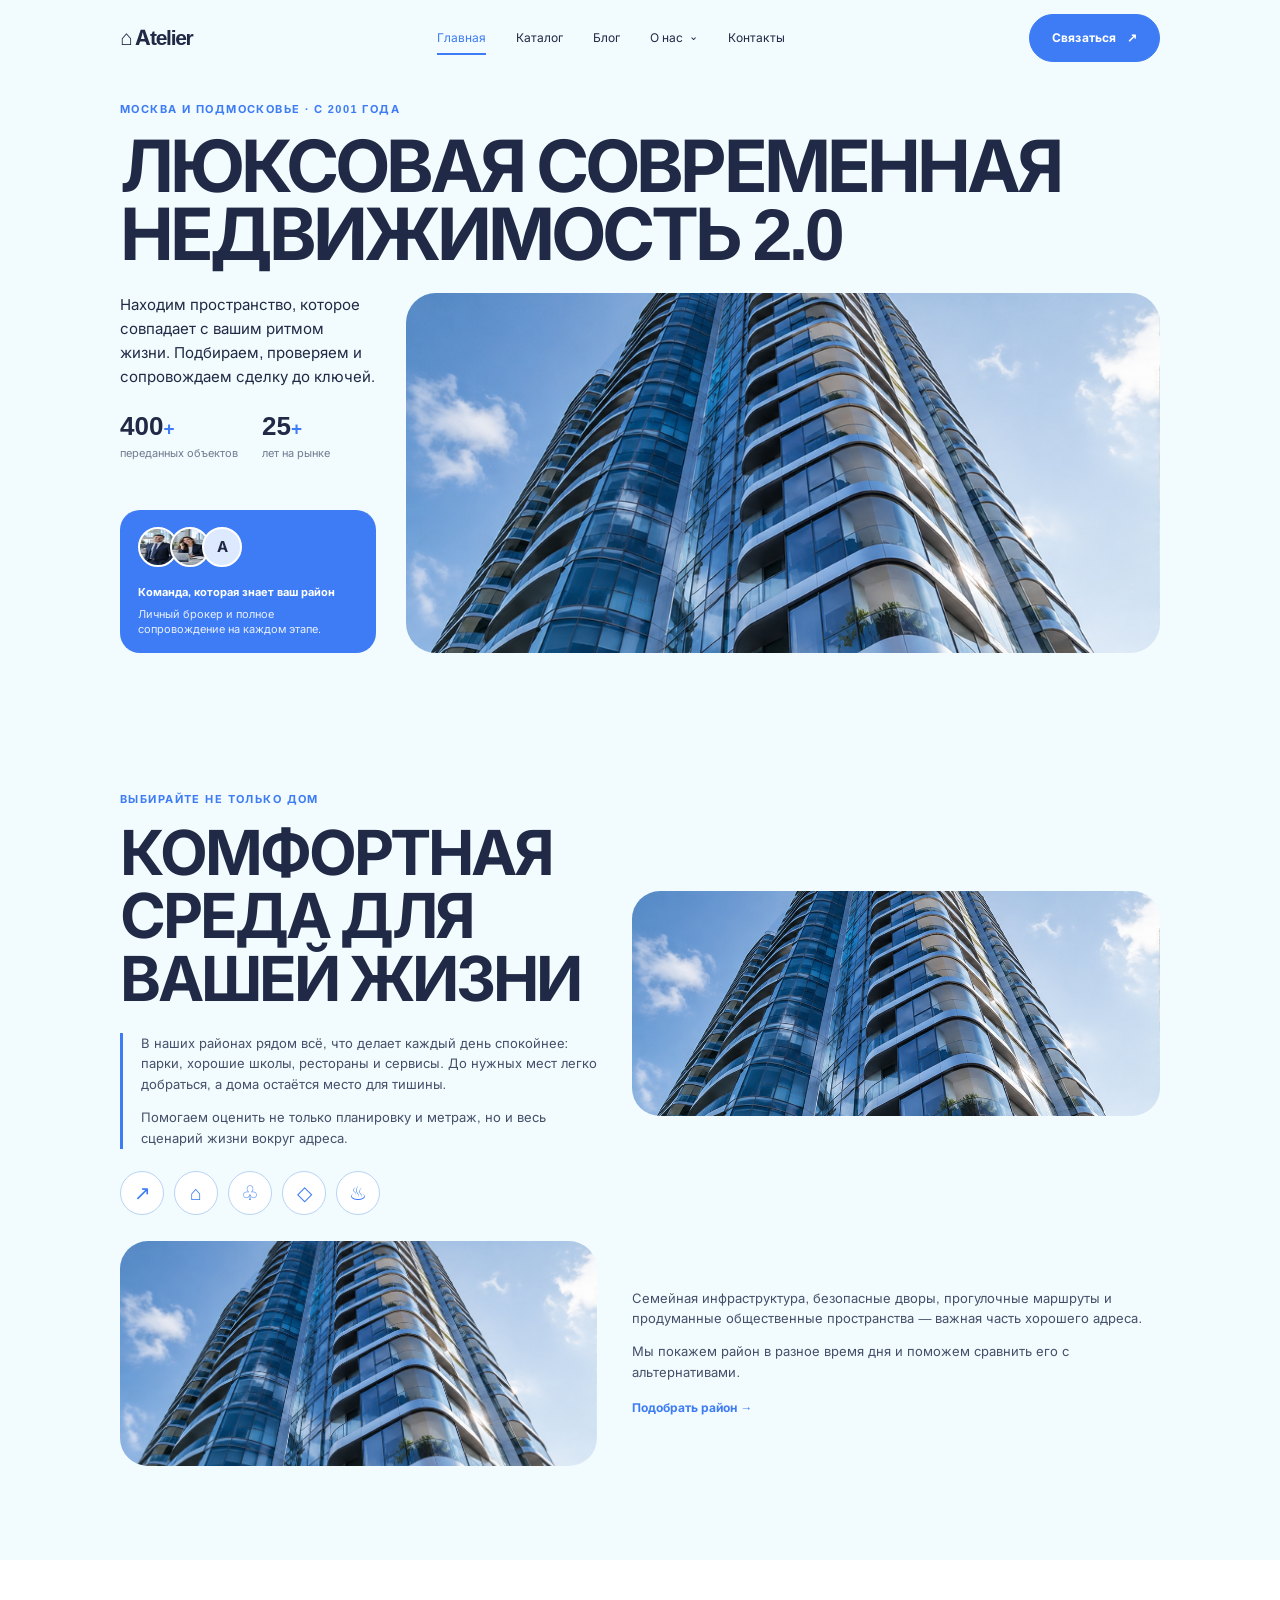
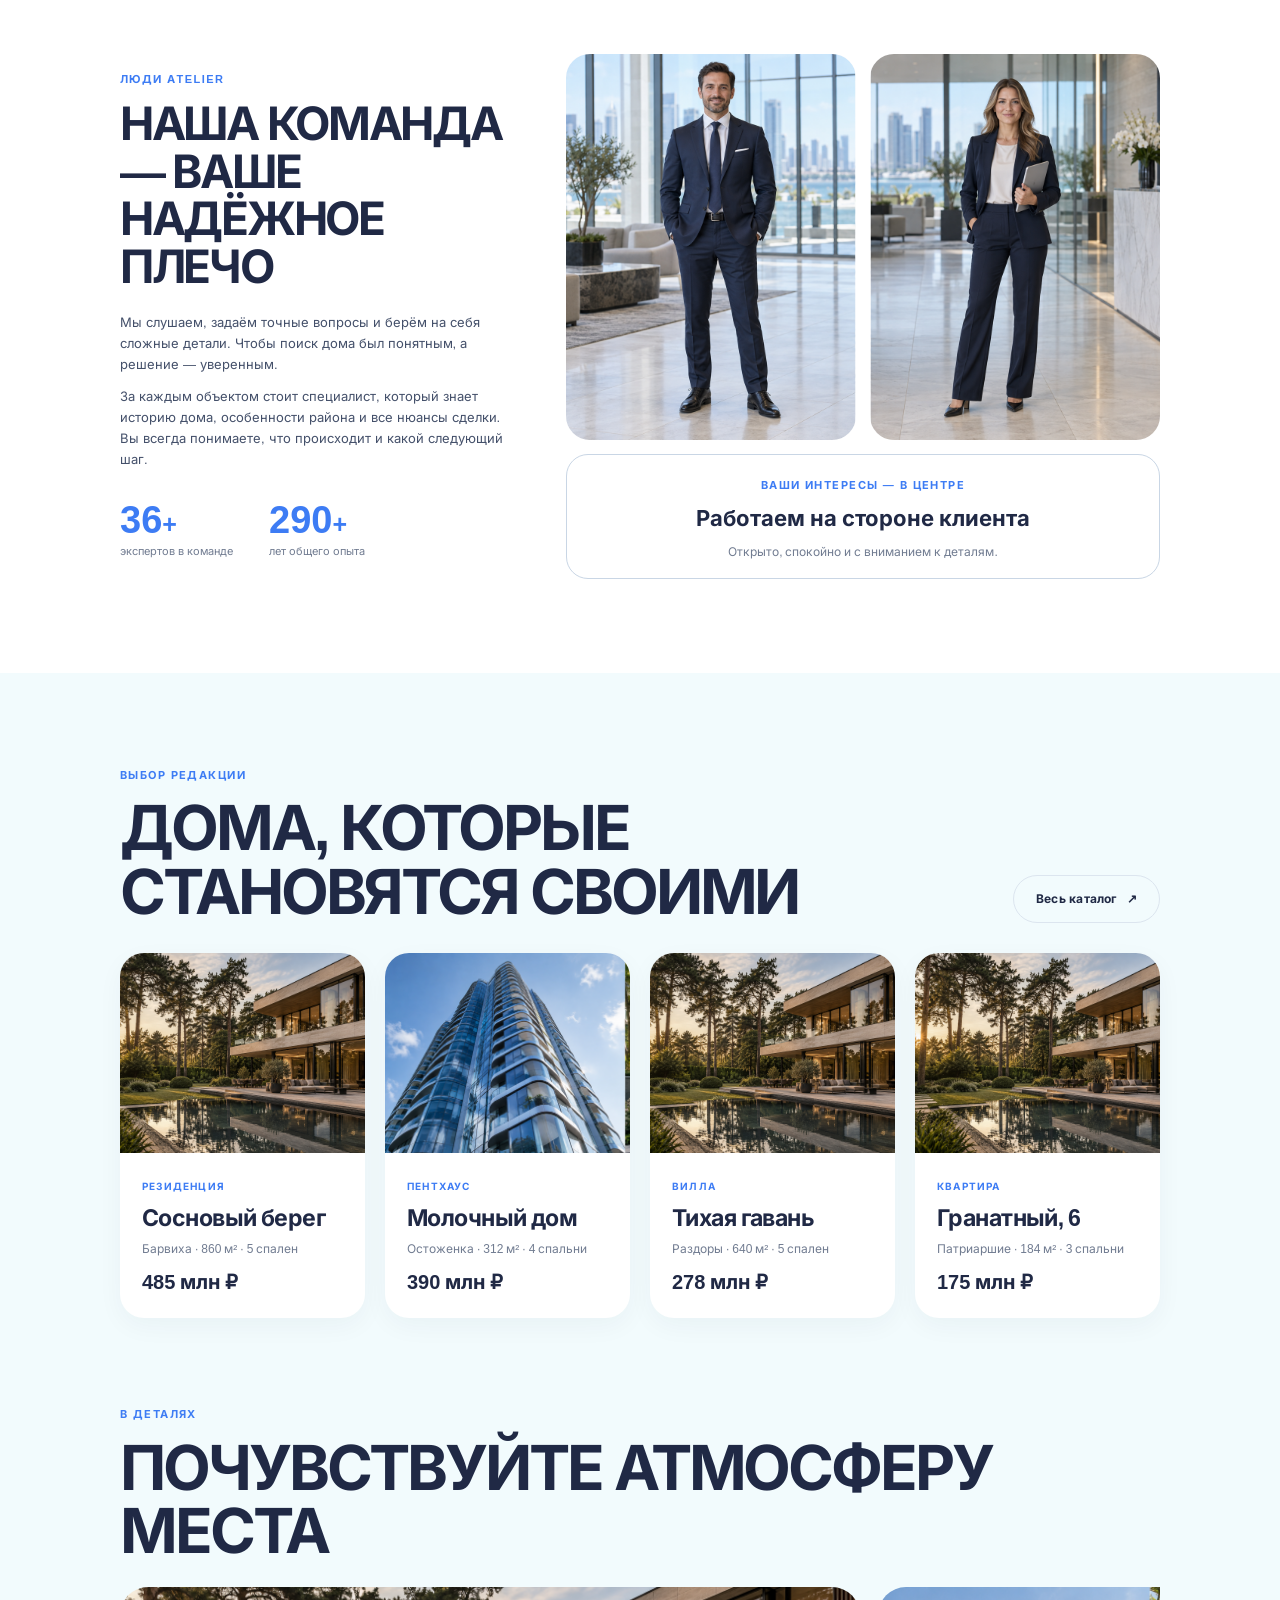
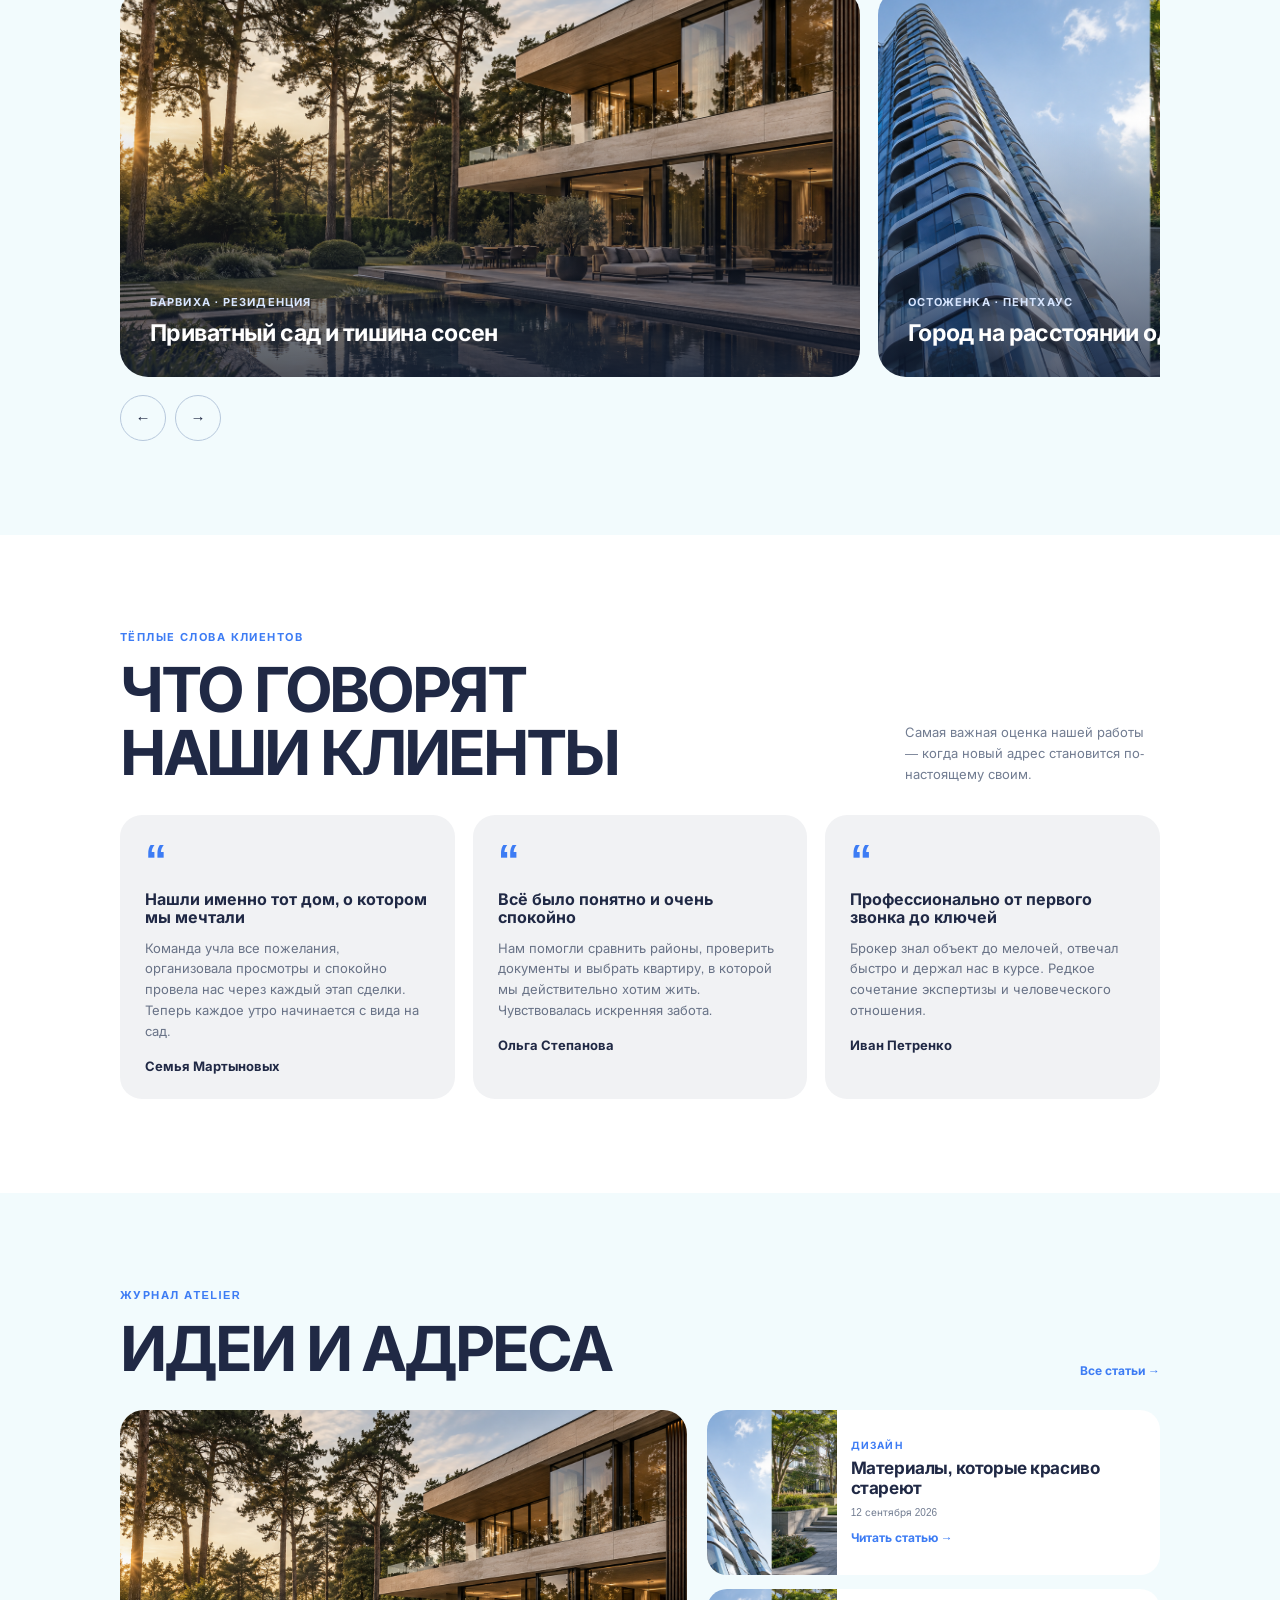
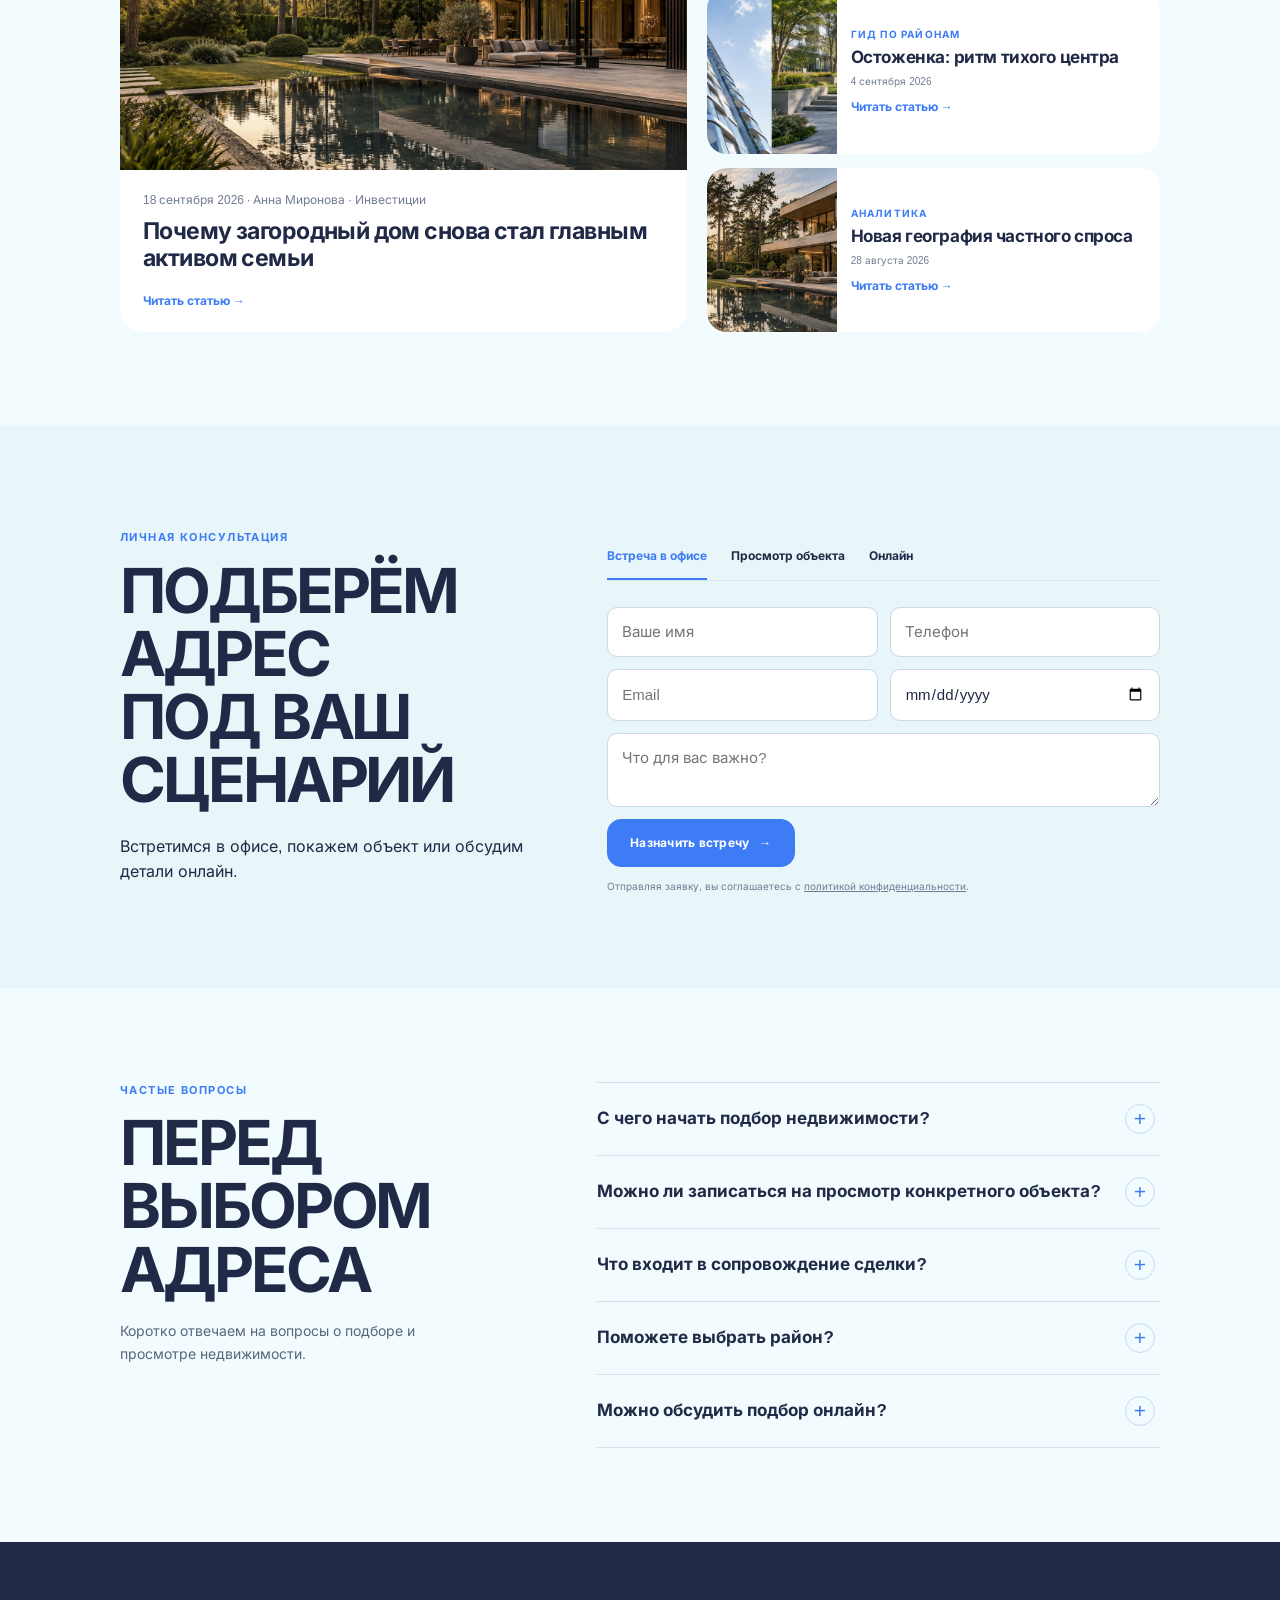
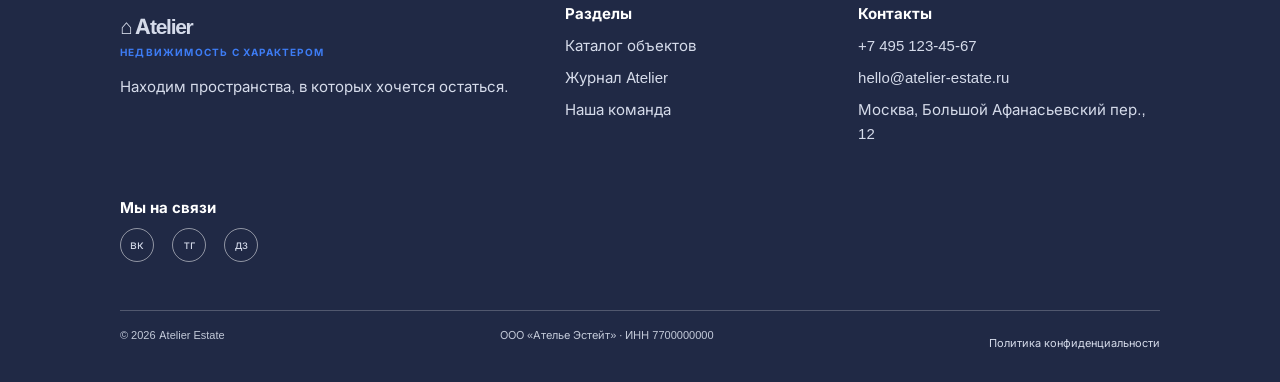
==== index.html @ c1a1514a "Upload Atelier Estate website" ====
<!doctype html>
<html lang="ru">
<head>
  <meta charset="utf-8">
  <meta name="viewport" content="width=device-width, initial-scale=1">
  <meta name="theme-color" content="#f2fbfd">
  <title>Atelier Estate — недвижимость нового уровня</title>
  <link rel="stylesheet" href="css/main.css">
  <link rel="stylesheet" href="css/page.css">
</head>
<body>
  <header class="header container">
    <a class="logo" href="index.html" aria-label="Atelier Estate — главная">⌂ Atelier</a>
    <button class="menu-button" type="button" aria-expanded="false" aria-controls="menu">Меню</button>
    <nav class="menu" id="menu" aria-label="Основная навигация">
      <a class="active" href="index.html">Главная</a><a href="catalog.html">Каталог</a><a href="blog.html">Блог</a><details class="menu-group"><summary>О нас</summary><div class="menu-submenu"><a href="index.html#about">О компании</a><a href="index.html#team">Наша команда</a><a href="index.html#reviews">Отзывы</a></div></details><a href="index.html#contacts">Контакты</a>
    </nav>
    <a class="button header__contact" href="#meeting">Связаться <span aria-hidden="true">↗</span></a>
  </header>

  <main>
    <section class="hero container" id="top">
      <div class="hero__heading"><p class="eyebrow">Москва и Подмосковье · с 2001 года</p><h1>Люксовая современная<br>недвижимость 2.0</h1></div>
      <div class="hero__details"><p class="lead">Находим пространство, которое совпадает с вашим ритмом жизни. Подбираем, проверяем и сопровождаем сделку до ключей.</p><div class="hero__stats"><div><strong>400<span>+</span></strong><span>переданных объектов</span></div><div><strong>25<span>+</span></strong><span>лет на рынке</span></div></div><div class="hero__team-card"><div class="hero__avatars"><span class="team-photo team-photo--man"></span><span class="team-photo team-photo--woman"></span><span class="avatar-initial">А</span></div><b>Команда, которая знает ваш район</b><p>Личный брокер и полное сопровождение на каждом этапе.</p></div></div>
      <div class="hero__visual" role="img" aria-label="Современный жилой комплекс из стекла и стали"></div>
    </section>

    <section class="section container amenities" id="about">
      <div><p class="eyebrow">Выбирайте не только дом</p><h2>Комфортная среда для вашей жизни</h2><div class="amenities__copy"><p>В наших районах рядом всё, что делает каждый день спокойнее: парки, хорошие школы, рестораны и сервисы. До нужных мест легко добраться, а дома остаётся место для тишины.</p><p>Помогаем оценить не только планировку и метраж, но и весь сценарий жизни вокруг адреса.</p></div><div class="amenity-icons" aria-label="Преимущества района"><span title="Транспорт">↗</span><span title="Школы">⌂</span><span title="Парки">♧</span><span title="Магазины">◇</span><span title="Кафе">♨</span></div></div>
      <div class="amenities__photo" role="img" aria-label="Зелёный двор и благоустроенная территория жилого квартала"></div>
      <div class="amenities__photo amenities__photo--wide" role="img" aria-label="Современная стеклянная архитектура жилого комплекса"></div>
      <div class="amenities__copy amenities__copy--second"><p>Семейная инфраструктура, безопасные дворы, прогулочные маршруты и продуманные общественные пространства — важная часть хорошего адреса.</p><p>Мы покажем район в разное время дня и поможем сравнить его с альтернативами.</p><a class="link" href="catalog.html">Подобрать район <span>→</span></a></div>
    </section>

    <section class="section team-section" id="team"><div class="container team"><div class="team-copy"><p class="eyebrow">Люди Atelier</p><h2>Наша команда — ваше надёжное плечо</h2><p class="lead">Мы слушаем, задаём точные вопросы и берём на себя сложные детали. Чтобы поиск дома был понятным, а решение — уверенным.</p><p>За каждым объектом стоит специалист, который знает историю дома, особенности района и все нюансы сделки. Вы всегда понимаете, что происходит и какой следующий шаг.</p><div class="team-stats"><div><strong>36<span>+</span></strong><span>экспертов в команде</span></div><div><strong>290<span>+</span></strong><span>лет общего опыта</span></div></div></div><div class="team-gallery"><div class="team-photo team-photo--man" role="img" aria-label="Брокер Atelier Estate в полный рост"></div><div class="team-photo team-photo--woman" role="img" aria-label="Специалист Atelier Estate в полный рост"></div><div class="team-caption"><span class="eyebrow">Ваши интересы — в центре</span><strong>Работаем на стороне клиента</strong><p>Открыто, спокойно и с вниманием к деталям.</p></div></div></div></section>

    <section class="section container properties" id="catalog"><div class="section-heading"><div><p class="eyebrow">Выбор редакции</p><h2>Дома, которые<br>становятся своими</h2></div><a class="button button--ghost" href="catalog.html">Весь каталог <span>↗</span></a></div><div class="grid object-grid"><article class="card property-card"><img src="assets/barvikha-villa.png" alt="Современная резиденция с частным садом в Барвихе"><div class="card__body"><span class="tag">Резиденция</span><h3>Сосновый берег</h3><p class="meta">Барвиха · 860 м² · 5 спален</p><div class="property-card__bottom"><p class="price">485 млн ₽</p><a class="round-arrow" href="object.html" aria-label="Подробнее о Сосновом береге">↗</a></div></div></article><article class="card property-card"><img src="assets/neighborhood-diptych.png" alt="Современная архитектура жилого квартала"><div class="card__body"><span class="tag">Пентхаус</span><h3>Молочный дом</h3><p class="meta">Остоженка · 312 м² · 4 спальни</p><div class="property-card__bottom"><p class="price">390 млн ₽</p><a class="round-arrow" href="object.html" aria-label="Подробнее о пентхаусе">↗</a></div></div></article><article class="card property-card"><img src="assets/barvikha-villa.png" alt="Вилла среди сосен в Раздорах"><div class="card__body"><span class="tag">Вилла</span><h3>Тихая гавань</h3><p class="meta">Раздоры · 640 м² · 5 спален</p><div class="property-card__bottom"><p class="price">278 млн ₽</p><a class="round-arrow" href="object.html" aria-label="Подробнее о вилле">↗</a></div></div></article><article class="card property-card"><img src="assets/barvikha-villa.png" alt="Квартира на Патриарших"><div class="card__body"><span class="tag">Квартира</span><h3>Гранатный, 6</h3><p class="meta">Патриаршие · 184 м² · 3 спальни</p><div class="property-card__bottom"><p class="price">175 млн ₽</p><a class="round-arrow" href="object.html" aria-label="Подробнее о квартире">↗</a></div></div></article></div><div class="property-showcase"><div><p class="eyebrow">В деталях</p><h3>Почувствуйте атмосферу места</h3></div><div class="slider" data-slider><div class="slider__track"><article class="slide"><span>Барвиха · Резиденция</span><h3>Приватный сад и тишина сосен</h3></article><article class="slide"><span>Остоженка · Пентхаус</span><h3>Город на расстоянии одного взгляда</h3></article><article class="slide"><span>Раздоры · Вилла</span><h3>Светлое пространство для семьи</h3></article><article class="slide"><span>Патриаршие · Квартира</span><h3>Исторический центр и камерный ритм</h3></article><article class="slide"><span>Николина Гора · Дом</span><h3>Пространство среди вековых сосен</h3></article></div><div class="slider__controls"><button type="button" data-slider-prev aria-label="Предыдущий объект">←</button><button type="button" data-slider-next aria-label="Следующий объект">→</button></div></div></div></section>

    <section class="section reviews-section" id="reviews"><div class="container"><div class="section-heading"><div><p class="eyebrow">Тёплые слова клиентов</p><h2>Что говорят<br>наши клиенты</h2></div><p class="reviews-intro">Самая важная оценка нашей работы — когда новый адрес становится по-настоящему своим.</p></div><div class="testimonials"><article class="quote-card"><span class="quote-mark">“</span><h3>Нашли именно тот дом, о котором мы мечтали</h3><p>Команда учла все пожелания, организовала просмотры и спокойно провела нас через каждый этап сделки. Теперь каждое утро начинается с вида на сад.</p><strong>Семья Мартыновых</strong></article><article class="quote-card"><span class="quote-mark">“</span><h3>Всё было понятно и очень спокойно</h3><p>Нам помогли сравнить районы, проверить документы и выбрать квартиру, в которой мы действительно хотим жить. Чувствовалась искренняя забота.</p><strong>Ольга Степанова</strong></article><article class="quote-card"><span class="quote-mark">“</span><h3>Профессионально от первого звонка до ключей</h3><p>Брокер знал объект до мелочей, отвечал быстро и держал нас в курсе. Редкое сочетание экспертизы и человеческого отношения.</p><strong>Иван Петренко</strong></article></div></div></section>

    <section class="section container blog-preview"><div class="section-heading"><div><p class="eyebrow">Журнал Atelier</p><h2>Идеи и адреса</h2></div><a class="link" href="blog.html">Все статьи →</a></div><div class="news"><article class="card news-main"><img src="assets/barvikha-villa.png" alt="Загородная резиденция в тёплом вечернем свете"><div class="card__body"><p class="meta">18 сентября 2026 · Анна Миронова · Инвестиции</p><h3>Почему загородный дом снова стал главным активом семьи</h3><a class="link" href="post.html">Читать статью →</a></div></article><div class="news-side"><article class="news-mini"><img src="assets/neighborhood-diptych.png" alt="Современная архитектура"><div><span class="tag">Дизайн</span><h3>Материалы, которые красиво стареют</h3><p class="meta">12 сентября 2026</p><a class="link" href="post.html">Читать статью →</a></div></article><article class="news-mini"><img src="assets/neighborhood-diptych.png" alt="Благоустроенный жилой квартал"><div><span class="tag">Гид по районам</span><h3>Остоженка: ритм тихого центра</h3><p class="meta">4 сентября 2026</p><a class="link" href="post.html">Читать статью →</a></div></article><article class="news-mini"><img src="assets/barvikha-villa.png" alt="Сад загородного дома"><div><span class="tag">Аналитика</span><h3>Новая география частного спроса</h3><p class="meta">28 августа 2026</p><a class="link" href="post.html">Читать статью →</a></div></article></div></div></section>

    <section class="section subscribe-section" id="meeting"><div class="container"><div class="subscribe"><div><p class="eyebrow">Личная консультация</p><h2>Подберём адрес<br>под ваш сценарий</h2><p class="lead">Встретимся в офисе, покажем объект или обсудим детали онлайн.</p></div><div class="booking"><div class="tabs" role="tablist"><button class="tab active" type="button" role="tab" aria-selected="true" data-tab="office">Встреча в офисе</button><button class="tab" type="button" role="tab" aria-selected="false" data-tab="viewing">Просмотр объекта</button><button class="tab" type="button" role="tab" aria-selected="false" data-tab="online">Онлайн</button></div><form class="booking-form active" data-panel="office"><input class="field" name="name" placeholder="Ваше имя" required><input class="field" name="phone" type="tel" placeholder="Телефон" required><input class="field" name="email" type="email" placeholder="Email"><input class="field" name="date" type="date"><textarea class="field" name="comment" placeholder="Что для вас важно?"></textarea><button class="button" type="submit">Назначить встречу <span>→</span></button></form><form class="booking-form" data-panel="viewing" hidden><input class="field" name="name" placeholder="Ваше имя" required><input class="field" name="phone" type="tel" placeholder="Телефон" required><select class="field" name="property"><option value="">Выберите объект</option><option>Сосновый берег</option><option>Молочный дом</option><option>Тихая гавань</option></select><input class="field" name="date" type="date"><textarea class="field" name="comment" placeholder="Удобное время для просмотра"></textarea><button class="button" type="submit">Записаться на просмотр <span>→</span></button></form><form class="booking-form" data-panel="online" hidden><input class="field" name="name" placeholder="Ваше имя" required><input class="field" name="phone" type="tel" placeholder="Телефон или мессенджер" required><input class="field" name="email" type="email" placeholder="Email"><textarea class="field" name="comment" placeholder="Ваш вопрос"></textarea><button class="button" type="submit">Запланировать звонок <span>→</span></button></form><p class="form-note">Отправляя заявку, вы соглашаетесь с <a href="privacy.html">политикой конфиденциальности</a>.</p></div></div></div></section>
    <section class="section faq-section" aria-labelledby="faq-title">
      <div class="container faq-layout">
        <div class="faq-intro">
          <p class="eyebrow">Частые вопросы</p>
          <h2 id="faq-title">Перед выбором адреса</h2>
          <p>Коротко отвечаем на вопросы о подборе и просмотре недвижимости.</p>
        </div>
        <div class="faq-list">
          <details class="faq-item">
            <summary>С чего начать подбор недвижимости?</summary>
            <div class="faq-answer"><p>Расскажите, какой формат жилья вы ищете, какие районы рассматриваете и что важно для вашей семьи. Так мы сможем подобрать варианты под ваш сценарий жизни.</p></div>
          </details>
          <details class="faq-item">
            <summary>Можно ли записаться на просмотр конкретного объекта?</summary>
            <div class="faq-answer"><p>Да. Выберите объект в каталоге и оставьте заявку на просмотр — мы свяжемся с вами, чтобы согласовать удобное время.</p></div>
          </details>
          <details class="faq-item">
            <summary>Что входит в сопровождение сделки?</summary>
            <div class="faq-answer"><p>Помогаем сравнить варианты, разобраться в документах и пройти основные этапы сделки — от выбора объекта до получения ключей.</p></div>
          </details>
          <details class="faq-item">
            <summary>Поможете выбрать район?</summary>
            <div class="faq-answer"><p>Да. Обсудим инфраструктуру, транспорт и повседневные маршруты, чтобы вы могли оценить не только дом, но и окружение.</p></div>
          </details>
          <details class="faq-item">
            <summary>Можно обсудить подбор онлайн?</summary>
            <div class="faq-answer"><p>Да. Выберите вкладку «Онлайн» в форме консультации и оставьте контакты — обсудим ваш запрос дистанционно.</p></div>
          </details>
        </div>
      </div>
    </section>
  </main>

  <footer class="footer" id="contacts"><div class="container"><div class="footer-grid"><div><a class="logo" href="index.html">⌂ Atelier<span>Недвижимость с характером</span></a><p>Находим пространства, в которых хочется остаться.</p></div><div><b>Разделы</b><a href="catalog.html">Каталог объектов</a><a href="blog.html">Журнал Atelier</a><a href="#team">Наша команда</a></div><div><b>Контакты</b><a href="tel:+74951234567">+7 495 123-45-67</a><a href="mailto:hello@atelier-estate.ru">hello@atelier-estate.ru</a><a>Москва, Большой Афанасьевский пер., 12</a></div><div><b>Мы на связи</b><div class="socials"><a href="#contacts" aria-label="ВКонтакте">вк</a><a href="#contacts" aria-label="Телеграм">тг</a><a href="#contacts" aria-label="Дзен">дз</a></div></div></div><div class="footer-bottom"><span>© 2026 Atelier Estate</span><span>ООО «Ателье Эстейт» · ИНН 7700000000</span><a href="privacy.html">Политика конфиденциальности</a></div></div></footer>
  <script src="js/main.js" defer></script><script src="js/slider.js" defer></script>
</body>
</html>
---- css/main.css ----
@font-face{font-family:Site;src:url('../fonts/site.woff2') format('woff2');font-style:normal;font-weight:400;font-display:swap}
@font-face{font-family:Site;src:url('../fonts/site-bold.woff2') format('woff2');font-style:normal;font-weight:700;font-display:swap}
:root{--ink:#202945;--blue:#3d7cf4;--blue-dark:#2866df;--paper:#f2fbfd;--white:#fff;--soft:#f1f2f4;--line:#dce5ef;--muted:#717c91;--font:'Site',Arial,sans-serif;--radius:28px;--container:1040px}
*,*::before,*::after{box-sizing:border-box}html{scroll-behavior:smooth}body,h1,h2,h3,p,ul,blockquote{margin:0}body{background:var(--paper);color:var(--ink);font:15px/1.6 var(--font);-webkit-font-smoothing:antialiased}a{color:inherit;text-decoration:none}button,input,textarea,select{font:inherit;color:inherit}button{cursor:pointer}img{display:block;max-width:100%;object-fit:cover}h1,h2,h3{font-weight:700;line-height:.98;letter-spacing:-.055em}h1{font-size:clamp(48px,7.4vw,92px);text-transform:uppercase}h2{font-size:clamp(36px,5.1vw,62px);text-transform:uppercase;line-height:1.02;letter-spacing:-.05em}h3{font-size:clamp(19px,1.8vw,25px);letter-spacing:-.025em;line-height:1.15;text-transform:none}.container{width:min(var(--container),calc(100% - 72px));margin-inline:auto}.eyebrow{color:var(--blue);font-size:11px;font-weight:700;letter-spacing:.13em;text-transform:uppercase}.lead{max-width:580px;color:var(--ink);font-size:16px;line-height:1.6}.button{display:inline-flex;min-height:48px;align-items:center;justify-content:center;gap:10px;padding:12px 22px;border:1px solid var(--blue);border-radius:999px;background:var(--blue);color:#fff;font-size:12px;font-weight:700;letter-spacing:.02em;transition:transform .2s,background .2s}.button:hover{transform:translateY(-2px);background:var(--blue-dark)}.button--ghost{background:transparent;color:var(--ink);border-color:var(--line)}.meta{color:var(--muted);font-size:12px}.tag{color:var(--blue);font-size:10px;font-weight:700;letter-spacing:.12em;text-transform:uppercase}.section{padding:94px 0}.grid{display:grid;gap:20px}.card{overflow:hidden;border-radius:24px;background:var(--white)}.card img{width:100%;height:230px}.card__body{padding:20px 22px}.field{width:100%;min-height:48px;padding:12px 15px;border:1px solid var(--line);border-radius:12px;background:var(--white);outline:none}.field:focus{border-color:var(--blue)}
---- css/page.css ----
.header{position:relative;z-index:5;min-height:76px;display:flex;align-items:center;justify-content:space-between;gap:22px}.logo{font-size:21px;font-weight:700;letter-spacing:-.06em}.logo span{display:block;margin-top:1px;color:var(--blue);font-size:10px;letter-spacing:.12em;text-transform:uppercase}.menu{display:flex;align-items:center;gap:30px;font-size:12px}.menu a{position:relative}.menu a:hover,.menu a.active{color:var(--blue)}.menu a.active:after{position:absolute;right:0;bottom:-7px;left:0;height:2px;background:var(--blue);content:''}.menu-button{display:none;border:0;background:transparent}.hero{display:grid;grid-template-columns:1fr 2.05fr;column-gap:28px;align-items:end;min-height:570px;padding-top:18px;padding-bottom:55px}.hero__content{grid-column:1/-1;display:grid;grid-template-columns:1fr auto;align-items:end;gap:26px 36px;margin-bottom:30px}.hero__content .eyebrow{grid-column:1/-1;margin-bottom:-18px}.hero h1{grid-column:1/-1;max-width:970px}.hero .lead{grid-column:1;max-width:265px}.hero__actions{grid-column:1}.hero__image,.hero__visual{grid-column:2;grid-row:3/5;width:100%;height:360px;border-radius:var(--radius);object-fit:cover}.hero__visual{background:url('../assets/neighborhood-diptych.png') left center/200% 100% no-repeat}.hero .button{grid-column:1;justify-self:start}.hero .button--ghost{grid-column:1;grid-row:auto}.hero__content .hero-links{display:flex;gap:10px;align-items:center}.hero__stats{display:flex;gap:28px;margin-top:24px}.hero__stats strong{display:block;font-size:27px;line-height:1}.hero__stats span{display:block;color:var(--muted);font-size:11px;margin-top:6px}.hero__badge{position:absolute;right:calc((100% - var(--container))/2 + 18px);top:170px;width:98px;height:145px;padding:15px 10px;border-radius:55px;background:var(--blue);color:white;text-align:center;font-size:10px;font-weight:700}.hero__badge:before{content:'↓';display:grid;place-items:center;width:68px;height:68px;margin:0 auto 8px;border-radius:50%;background:#fff;color:var(--blue);font-size:32px}.section h2{margin:12px 0 22px}.why{display:grid;grid-template-columns:1fr 1fr;gap:8%;align-items:center}.why>img{height:390px;border-radius:var(--radius)}.ticks{padding:0;list-style:none}.ticks li{padding:12px 0;border-bottom:1px solid var(--line)}.ticks li:before{content:'✦';color:var(--blue);margin-right:12px}.object-grid{grid-template-columns:repeat(4,1fr)}.object-grid .card{box-shadow:0 8px 26px #1828490b;transition:transform .25s}.object-grid .card:hover{transform:translateY(-5px)}.card__body h3{margin:8px 0}.price{font-size:20px;font-weight:700;margin:8px 0 14px}.link{color:var(--blue);font-size:12px;font-weight:700}.news{display:grid;grid-template-columns:1.25fr 1fr;gap:20px}.news-main img{height:360px}.news-main h3{margin-top:9px}.news-side{display:grid;gap:14px}.news-mini{display:grid;grid-template-columns:140px 1fr;overflow:hidden;border-radius:20px;background:#fff}.news-mini img{height:128px}.news-mini div{padding:14px}.section--cream{background:#e9f6fa}.section--dark{background:var(--ink);color:white}.form-grid{display:grid;grid-template-columns:1fr 1fr;gap:14px}.form-grid textarea{min-height:110px;grid-column:1/-1}.tabs{display:flex;gap:24px;border-bottom:1px solid var(--line);margin:26px 0}.tab{padding:0 0 12px;border:0;border-bottom:2px solid transparent;background:none;font-size:12px;font-weight:700}.tab.active{color:var(--blue);border-color:var(--blue)}.slider{overflow:hidden}.slider__track{display:flex;gap:18px;transition:transform .4s ease}.slide{position:relative;display:flex;flex:0 0 calc(72% - 9px);height:390px;flex-direction:column;justify-content:end;overflow:hidden;padding:30px;border-radius:var(--radius);color:#fff;background:linear-gradient(0deg,#111d36b8,transparent 65%),url('../assets/barvikha-villa.png') center/cover}.slide:nth-child(2){background-image:linear-gradient(0deg,#111d36b8,transparent 65%),url('../assets/neighborhood-diptych.png');background-position:center,right}.slide:nth-child(3){background-image:linear-gradient(0deg,#111d36b8,transparent 65%),url('../assets/neighborhood-diptych.png');background-position:center,left}.slide span{margin-bottom:8px;color:#d8e6ff;font-size:11px;font-weight:700;letter-spacing:.1em;text-transform:uppercase}.slider__controls{display:flex;gap:9px;margin-top:18px}.slider__controls button{width:46px;height:46px;border:1px solid #b7c8dc;border-radius:50%;background:transparent;color:inherit}.footer{padding:60px 0 22px;background:var(--ink);color:#fff}.footer-grid{display:grid;grid-template-columns:1.6fr 1fr 1.2fr;gap:42px}.footer a{display:block;margin:8px 0;color:#d5dbea}.footer p{color:#d5dbea;margin-top:15px}.footer-bottom{display:flex;justify-content:space-between;margin-top:40px;padding-top:16px;border-top:1px solid #ffffff38;color:#c2c9d8;font-size:11px}.crumbs{padding:24px 0;color:var(--muted);font-size:12px}.page-title{padding:30px 0 52px;border-bottom:1px solid var(--line)}.page-title h1{margin:10px 0}.filters{display:flex;gap:9px;flex-wrap:wrap;padding:22px 0 34px}.filter{padding:10px 15px;border:1px solid #d6e2ee;border-radius:999px;background:#fff;font-size:12px}.two{grid-template-columns:repeat(2,1fr)}.three{grid-template-columns:repeat(3,1fr)}.pagination{display:flex;justify-content:center;gap:7px;margin:40px 0}.pagination a{min-width:39px;padding:9px 12px;border:1px solid var(--line);border-radius:12px;text-align:center}.pagination .current{background:var(--blue);border-color:var(--blue);color:white}.article{max-width:800px;margin:auto}.article>img{height:440px;margin:20px 0 36px;border-radius:var(--radius)}.article p,.article li{font-size:16px}.article h1{font-size:clamp(38px,6vw,64px);margin:12px 0}.article h2{margin:42px 0 16px}.article>img~img{height:390px}.note{margin:26px 0;padding:22px 26px;border-left:3px solid var(--blue);border-radius:0 16px 16px 0;background:#e9f6fa;font-size:18px;font-weight:700}.gallery>img{height:520px;border-radius:var(--radius)}.thumbs{display:grid;grid-template-columns:repeat(4,1fr);gap:10px;margin-top:10px}.thumbs img{height:105px;border-radius:16px}.object-head{display:grid;grid-template-columns:1.4fr 1fr;gap:55px;padding:50px 0}.object-head .price{font-size:32px}.specs{display:grid;grid-template-columns:1fr 1fr;border-top:1px solid var(--line)}.specs div{padding:14px 0;border-bottom:1px solid var(--line)}.specs span{display:block;color:var(--muted);font-size:10px;letter-spacing:.08em;text-transform:uppercase}.map{display:grid;height:320px;place-items:center;border-radius:var(--radius);background:linear-gradient(135deg,#ddecf3,#c8deea);color:#334260;font-size:24px;font-weight:700}.formbox{margin:65px 0;padding:42px;border-radius:var(--radius);background:#e4f3f8}.formbox h2{margin:12px 0 22px}.policy{max-width:850px;padding:24px 0 90px}.policy h2{margin-top:38px;font-size:30px}.policy p{margin-top:10px}.team{display:grid;grid-template-columns:.85fr 1.15fr;gap:50px;align-items:center}.team-copy .lead{margin:20px 0}.team-gallery{display:grid;grid-template-columns:1fr 1fr;grid-template-rows:190px 190px;gap:14px}.team-photo{border-radius:24px;background-image:url('../assets/advisors-diptych.png');background-size:200% 100%;background-repeat:no-repeat}.team-photo--man{background-position:left center}.team-photo--woman{background-position:right center}.team-photo--large{grid-column:1/-1;background-image:url('../assets/neighborhood-diptych.png');background-position:right center}.team-stats{display:flex;gap:36px;margin-top:30px}.team-stats strong{display:block;color:var(--blue);font-size:38px;line-height:1}.team-stats span{font-size:11px;color:var(--muted)}.amenities{display:grid;grid-template-columns:1fr 1.2fr;gap:38px;align-items:center}.amenities__photo{height:270px;border-radius:var(--radius);background:url('../assets/neighborhood-diptych.png') left center/200% 100%}.amenity-icons{display:flex;gap:12px;margin-top:22px}.amenity-icons span{display:grid;width:48px;height:48px;place-items:center;border:1px solid #b8d4f5;border-radius:50%;color:var(--blue);font-size:20px}.testimonials{display:grid;grid-template-columns:repeat(3,1fr);gap:18px}.quote-card{padding:25px;border-radius:22px;background:#f0f1f3}.quote-card .quote-mark{color:var(--blue);font-size:36px;line-height:1}.quote-card h3{font-size:16px;letter-spacing:0;margin:8px 0}.quote-card p{color:#687286;font-size:13px}.quote-card strong{display:block;margin-top:14px;font-size:13px}.subscribe{display:grid;grid-template-columns:1.4fr 1fr;gap:35px;align-items:center}.subscribe form{display:flex;border-bottom:1px solid #abb9ce}.subscribe .field{border:0;background:transparent}.subscribe .button{border-radius:12px 12px 0 0}.socials{display:flex;gap:18px}.socials a{display:grid;width:34px;height:34px;place-items:center;border:1px solid #ffffff80;border-radius:50%;font-size:12px}@media(max-width:900px){.object-grid{grid-template-columns:repeat(2,1fr)}.hero{min-height:500px}.hero__image,.hero__visual{height:330px}.hero__badge{right:8%;top:190px}.team{grid-template-columns:1fr}.team-gallery{grid-template-rows:170px 200px}.footer-grid{grid-template-columns:1fr 1fr}.testimonials{grid-template-columns:1fr 1fr}}@media(max-width:640px){.container{width:calc(100% - 36px)}.header{min-height:68px}.header>.button{display:none}.menu-button{display:block;padding:8px 0;color:var(--blue);font-weight:700}.menu{position:absolute;top:62px;right:0;left:0;display:none;align-items:stretch;gap:18px;padding:20px;border:1px solid var(--line);border-radius:18px;background:#fff;box-shadow:0 12px 30px #1c31521c}.menu.is-open{display:flex;flex-direction:column}.menu a.active:after{display:none}.hero{display:flex;min-height:auto;flex-direction:column;align-items:stretch;padding-top:42px;padding-bottom:22px}.hero__content{display:block;margin-bottom:22px}.hero__content .eyebrow{margin-bottom:12px}.hero h1{font-size:clamp(42px,12vw,66px)}.hero .lead{max-width:340px;margin:18px 0}.hero__image,.hero__visual{height:280px}.hero__badge{top:325px;right:10%;transform:scale(.78);transform-origin:top right}.hero__stats{margin:20px 0}.section{padding:65px 0}.why,.amenities,.news,.object-head,.subscribe{grid-template-columns:1fr}.why>img{height:280px}.object-grid,.three,.two,.testimonials,.form-grid,.footer-grid{grid-template-columns:1fr}.slide{flex-basis:100%;height:290px}.form-grid textarea{grid-column:auto}.tabs{gap:16px;overflow:auto}.tab{white-space:nowrap}.gallery>img{height:300px}.thumbs img{height:75px}.article>img{height:280px}.article>img~img{height:270px}.team-gallery{grid-template-rows:140px 170px;gap:9px}.team-stats{gap:24px}.team-stats strong{font-size:30px}.footer-bottom{display:block}.footer-bottom>*{display:block;margin:8px 0}.footer-grid{gap:25px}.news-mini{grid-template-columns:115px 1fr}.news-mini img{height:120px}.page-title{padding:25px 0 38px}.page-title h1{font-size:clamp(42px,11vw,62px)}.formbox{padding:25px}.filters{gap:7px}.filter{padding:9px 12px}}
.hero{position:relative;grid-template-columns:minmax(205px,.34fr) minmax(0,1fr);grid-template-rows:auto 360px;gap:0 30px;align-items:stretch;min-height:0;padding:10px 0 44px}.hero__heading{grid-column:1/-1;padding:15px 0 25px}.hero__heading .eyebrow{margin-bottom:13px}.hero__heading h1{max-width:100%;font-size:clamp(48px,7.1vw,88px);line-height:.91}.hero__details{grid-column:1;grid-row:2;display:flex;flex-direction:column;align-items:flex-start;padding-top:0}.hero__details .lead{font-size:15px}.hero__stats{gap:24px;margin:24px 0}.hero__stats strong{font-size:26px}.hero__stats strong span{display:inline;color:var(--blue);font-size:19px}.hero__stats div>span{font-size:11px;color:var(--muted)}.hero__team-card{width:100%;margin-top:auto;padding:17px 18px;border-radius:20px;background:var(--blue);color:#fff}.hero__avatars{display:flex;align-items:center;margin-bottom:12px}.hero__avatars .team-photo,.avatar-initial{width:40px;height:40px;margin-right:-8px;border:2px solid #fff;border-radius:50%;background-size:200% 100%}.hero__avatars .team-photo--woman{background-position:right}.avatar-initial{display:grid;place-items:center;background:#dce9ff;color:var(--ink);font-weight:700}.hero__team-card b{font-size:11px}.hero__team-card p{font-size:11px;line-height:1.35;color:#e8efff;margin-top:4px}.hero__visual{grid-column:2;grid-row:2;width:100%;height:360px;border-radius:30px;background:url('../assets/neighborhood-diptych.png') left center/200% 100% no-repeat}.hero__badge{right:8%;top:160px;z-index:2;display:flex;flex-direction:column;align-items:center;justify-content:center;height:143px}.hero__badge:before{display:none}.download-icon{display:grid;width:68px;height:68px;place-items:center;margin-bottom:7px;border-radius:50%;background:#fff;color:var(--blue);font-size:34px}.amenities{grid-template-columns:.95fr 1.05fr;gap:26px 35px;align-items:center}.amenities h2,.team h2,.properties h2,.reviews-section h2,.subscribe h2{margin:12px 0 22px}.amenities__copy{padding-left:18px;border-left:3px solid var(--blue)}.amenities__copy p,.team-copy>p:not(.eyebrow),.amenities__copy--second p{font-size:13px;color:#44506a;margin:0 0 12px}.amenities__photo{height:225px}.amenities__photo--wide{height:225px}.amenity-icons{gap:10px}.amenity-icons span{width:44px;height:44px;background:#fff}.amenities__copy--second{padding:0;border:0}.team-section{background:#fff}.team{grid-template-columns:.8fr 1.2fr}.team-gallery{grid-template-rows:180px 210px}.team-photo{min-height:0}.team-photo--man{background-position:left center}.team-photo--woman{background-position:right center}.team-photo--large{background-position:right center}.team-caption{grid-column:1/-1;padding:17px 20px;border:1px solid #c9d6e5;border-radius:22px;text-align:center}.team-caption strong{display:block;margin:5px 0;font-size:22px}.team-caption p{color:var(--muted);font-size:12px}.team-stats strong span{display:inline;color:var(--blue);font-size:25px}.section-heading{display:flex;align-items:end;justify-content:space-between;gap:20px;margin-bottom:30px}.section-heading h2{margin-bottom:0}.object-grid{grid-template-columns:repeat(4,minmax(0,1fr))}.property-card img{height:200px}.property-card:nth-child(2) img,.property-card:nth-child(4) img{object-fit:cover;object-position:left center}.property-card__bottom{display:flex;align-items:center;justify-content:space-between}.property-card__bottom .price{margin:8px 0 0}.round-arrow{display:grid;width:38px;height:38px;place-items:center;border:1px solid #bbd1ed;border-radius:50%;color:var(--blue)}.round-arrow:hover{background:var(--blue);color:#fff}.reviews-section{background:#fff}.reviews-intro{max-width:255px;color:var(--muted);font-size:13px}.quote-card{padding:23px 25px;background:#f1f2f4}.quote-card .quote-mark{display:block;font-size:44px;font-weight:700}.quote-card h3{min-height:40px}.blog-preview .news-main .card__body{padding:20px 23px}.news-main .link{display:inline-block;margin-top:12px}.news-mini h3{font-size:17px;margin:6px 0}.news-mini .meta{font-size:10px}.subscribe-section{background:#e8f6fa}.subscribe{grid-template-columns:.9fr 1.1fr}.booking{width:100%}.booking-form{display:grid;grid-template-columns:1fr 1fr;gap:12px}.booking-form[hidden]{display:none}.booking-form textarea,.booking-form button{grid-column:1/-1}.form-note{margin-top:12px;color:var(--muted);font-size:10px}.form-note a{text-decoration:underline}.sr-only{position:absolute;width:1px;height:1px;padding:0;margin:-1px;overflow:hidden;clip:rect(0,0,0,0);white-space:nowrap;border:0}@media(max-width:900px){.hero{grid-template-columns:220px minmax(0,1fr);grid-template-rows:auto 330px}.hero__heading h1{font-size:clamp(46px,7vw,70px)}.hero__visual{height:330px}.hero__badge{right:6%;top:160px}.amenities{gap:22px}.object-grid{grid-template-columns:repeat(2,minmax(0,1fr))}.team{gap:30px}}@media(max-width:640px){.hero{display:flex;min-height:0;flex-direction:column;padding-top:25px;padding-bottom:20px}.hero__heading{padding:5px 0 18px}.hero__heading .eyebrow{font-size:9px}.hero__heading h1{font-size:clamp(38px,10.5vw,60px);line-height:.94}.hero__details{order:2;padding-top:15px}.hero__details .lead{max-width:340px}.hero__stats{margin:18px 0}.hero__team-card{margin:4px 0 0;max-width:300px}.hero__visual{order:1;height:255px}.hero__badge{top:265px;right:8px;transform:scale(.72);transform-origin:top right}.amenities{grid-template-columns:1fr}.amenities__photo--wide{grid-row:auto}.amenities__copy--second{padding:0}.team{grid-template-columns:1fr}.team-gallery{grid-template-rows:135px 155px}.team-caption{padding:13px}.team-caption strong{font-size:18px}.section-heading{align-items:flex-start;flex-direction:column}.object-grid{grid-template-columns:1fr}.reviews-intro{max-width:none}.testimonials{grid-template-columns:1fr}.quote-card h3{min-height:0}.subscribe{grid-template-columns:1fr}.booking-form{grid-template-columns:1fr}.booking-form textarea,.booking-form button{grid-column:auto}.subscribe h2{font-size:42px}.hero__stats div>span{font-size:10px}}
.hero__heading h1{font-size:clamp(40px,6.1vw,72px);line-height:.95}.news-side{grid-template-rows:repeat(3,minmax(0,1fr));align-self:stretch}.news-mini{height:100%;min-height:0;grid-template-columns:minmax(130px,27%) minmax(0,1fr);align-items:stretch}.news-mini img{width:100%;height:100%;min-height:0;align-self:stretch}.news-mini div{display:flex;min-width:0;flex-direction:column;align-items:flex-start;justify-content:center;padding:14px}.news-mini .link{margin-top:8px}.booking .booking-form{display:grid;grid-template-columns:repeat(2,minmax(0,1fr));gap:12px;border:0}.booking .booking-form[hidden]{display:none}.booking .booking-form .field{width:100%;min-width:0;border:1px solid #cbd9e9;border-radius:10px;background:#fff;padding:12px 14px}.booking .booking-form textarea,.booking .booking-form button{grid-column:1/-1}.booking .booking-form .button{width:auto;justify-self:start;border-radius:14px}.booking .form-note{max-width:100%;line-height:1.5}.hero__badge{display:none}.menu a{white-space:nowrap}@media(max-width:900px){.hero__heading h1{font-size:clamp(42px,6.6vw,66px)}.menu{gap:13px;font-size:11px}.header{gap:14px}.header__contact{min-height:42px;padding:10px 15px;font-size:11px}.subscribe{grid-template-columns:1fr;gap:28px}.booking .booking-form{grid-template-columns:repeat(2,minmax(0,1fr))}}@media(max-width:640px){.hero__heading h1{font-size:clamp(39px,10vw,58px)}.news-side{grid-template-rows:none}.news-mini{min-height:140px}.news-mini img{height:100%;min-height:140px}.news-mini div{padding:12px}.booking .booking-form{grid-template-columns:1fr}.booking .booking-form textarea,.booking .booking-form button{grid-column:auto}}
.hero__visual,.amenities__photo,.team-photo{background-size:200% auto}.team-photo--large{background-size:200% auto}.team h2{font-size:clamp(34px,3.7vw,46px);line-height:1.03}.gallery-main{width:100%;height:520px;border-radius:var(--radius);background-image:url('../assets/object-gallery-grid.png');background-repeat:no-repeat;background-size:auto 200%;background-position:0 0;transition:background-position .3s ease}.gallery-main[data-view="terrace"]{background-position:100% 0}.gallery-main[data-view="living"]{background-position:0 100%}.gallery-main[data-view="spa"]{background-position:100% 100%}.thumbs{display:grid;grid-template-columns:repeat(4,minmax(0,1fr));gap:14px;margin-top:12px}.gallery-tab{padding:0;border:2px solid transparent;border-radius:16px;background:none;overflow:hidden;opacity:.72;transition:opacity .2s,border-color .2s}.gallery-tab.active,.gallery-tab:hover{border-color:var(--blue);opacity:1}.gallery-tab:focus-visible{outline:3px solid #8db5ff;outline-offset:2px}.gallery-thumb{display:block;width:100%;height:105px;background-image:url('../assets/object-gallery-grid.png');background-size:auto 200%;background-repeat:no-repeat}.gallery-thumb--exterior{background-position:0 0}.gallery-thumb--terrace{background-position:100% 0}.gallery-thumb--living{background-position:0 100%}.gallery-thumb--spa{background-position:100% 100%}.object-description{max-width:820px;padding-bottom:35px}.object-description h2{margin:12px 0 20px}.object-description p:not(.eyebrow){margin:14px 0;color:#44506a;line-height:1.8}.subscribe-block{display:grid;grid-template-columns:1fr 1fr;align-items:center;gap:30px;margin:40px 0 80px;padding:34px;border-radius:24px;background:#e8f6fa}.subscribe-block h2{font-size:clamp(28px,4vw,42px)}.subscribe-form{display:grid;grid-template-columns:minmax(0,1fr) auto;gap:10px}.subscribe-form .form-note{grid-column:1/-1}.catalog-grid{margin-top:10px}.catalog-grid .property-card__bottom{gap:12px;align-items:center}.catalog-grid .property-card .button{padding:10px 14px;min-height:40px;font-size:11px}@media(max-width:900px){.gallery-main{height:440px}.subscribe-block{grid-template-columns:1fr}}@media(max-width:640px){.gallery-main{height:300px}.thumbs{gap:8px}.gallery-thumb{height:72px}.subscribe-block{padding:23px}.subscribe-form{grid-template-columns:1fr}.subscribe-form .form-note{grid-column:auto}}
.gallery-main,.gallery-thumb{background-size:200% auto}.filter.active,.filter:hover{border-color:var(--blue);background:var(--blue);color:#fff}
.team-gallery{grid-template-rows:auto auto}.team-gallery>.team-photo{aspect-ratio:3/4;background-image:url('../assets/advisors-full-length.png');background-size:200% auto}.team-photo--man{background-position:left center}.team-photo--woman{background-position:right center}.property-showcase{margin-top:88px}.property-showcase>div:first-child h3{margin:12px 0 24px;font-size:clamp(36px,5.1vw,62px);font-weight:700;line-height:1.02;letter-spacing:-.05em;text-transform:uppercase}@media(max-width:640px){.property-showcase{margin-top:58px}.property-showcase>div:first-child h3{font-size:clamp(34px,9vw,48px)}.team-gallery{grid-template-rows:auto auto;gap:10px}}
.faq-section{background:#f2fbfd}.faq-layout{display:grid;grid-template-columns:.8fr 1.2fr;gap:clamp(36px,8vw,110px);align-items:start}.faq-intro{max-width:390px}.faq-intro h2{margin:12px 0 18px}.faq-intro>p:last-child{max-width:330px;color:#59657b;font-size:14px;line-height:1.65}.faq-list{border-top:1px solid #d4e1eb}.faq-item{border-bottom:1px solid #d4e1eb}.faq-item summary{position:relative;display:flex;align-items:center;min-height:72px;padding:18px 48px 18px 0;cursor:pointer;list-style:none;font-size:17px;font-weight:700;line-height:1.35}.faq-item summary::-webkit-details-marker{display:none}.faq-item summary::after{position:absolute;right:5px;top:50%;display:grid;width:30px;height:30px;place-items:center;border:1px solid #c5d9f1;border-radius:50%;color:var(--blue);content:'+';font-size:21px;font-weight:400;transform:translateY(-50%);transition:transform .2s,background .2s,color .2s}.faq-item[open] summary::after{background:var(--blue);color:#fff;content:'−'}.faq-item summary:focus-visible{outline:2px solid var(--blue);outline-offset:4px}.faq-answer{padding:0 42px 20px 0;color:#59657b;font-size:14px;line-height:1.7}.faq-answer p{max-width:620px}.faq-item[open] .faq-answer{animation:faq-reveal .22s ease-out}@keyframes faq-reveal{from{opacity:0;transform:translateY(-5px)}to{opacity:1;transform:translateY(0)}}@media(max-width:760px){.faq-layout{grid-template-columns:1fr;gap:28px}.faq-intro{max-width:520px}.faq-item summary{min-height:66px;font-size:16px}.faq-answer{font-size:13px}}
.button--ghost:hover,.button--ghost:hover span{color:#fff}
.properties .property-card{position:relative;cursor:pointer}.properties .property-card .round-arrow{position:absolute;inset:0;z-index:2;width:auto;height:auto;border:0;border-radius:inherit;background:transparent;color:transparent}.properties .property-card .round-arrow:hover{background:transparent;color:transparent}.properties .property-card .round-arrow:focus-visible{outline:3px solid var(--blue);outline-offset:3px}
.menu-group{position:relative}.menu-group>summary{position:relative;padding-right:15px;cursor:pointer;list-style:none;white-space:nowrap}.menu-group>summary::-webkit-details-marker{display:none}.menu-group>summary::after{position:absolute;right:0;top:50%;color:currentColor;content:'⌄';font-size:11px;transform:translateY(-58%);transition:transform .2s}.menu-group[open]>summary::after{transform:translateY(-35%) rotate(180deg)}.menu-group>summary:hover,.menu-group[open]>summary{color:var(--blue)}.menu-submenu{position:absolute;top:calc(100% + 12px);left:-16px;z-index:20;display:grid;min-width:176px;gap:3px;padding:9px;border:1px solid var(--line);border-radius:14px;background:#fff;box-shadow:0 14px 32px #1828491c}.menu-submenu::before{position:absolute;right:0;bottom:100%;left:0;height:14px;content:''}.menu-submenu a{display:block;padding:10px 12px;border-radius:8px;font-size:12px}.menu-submenu a:hover{background:#f2f7fd;color:var(--blue)}@media(max-width:640px){.menu-group{width:100%}.menu-group>summary{padding:0 0 0 1px}.menu-group>summary::after{right:auto;left:70px}.menu-submenu{position:static;min-width:0;margin:8px 0 0 12px;padding:4px 0 4px 10px;border:0;border-left:1px solid var(--line);border-radius:0;background:transparent;box-shadow:none}.menu-submenu::before{display:none}.menu-submenu a{padding:8px 10px}}
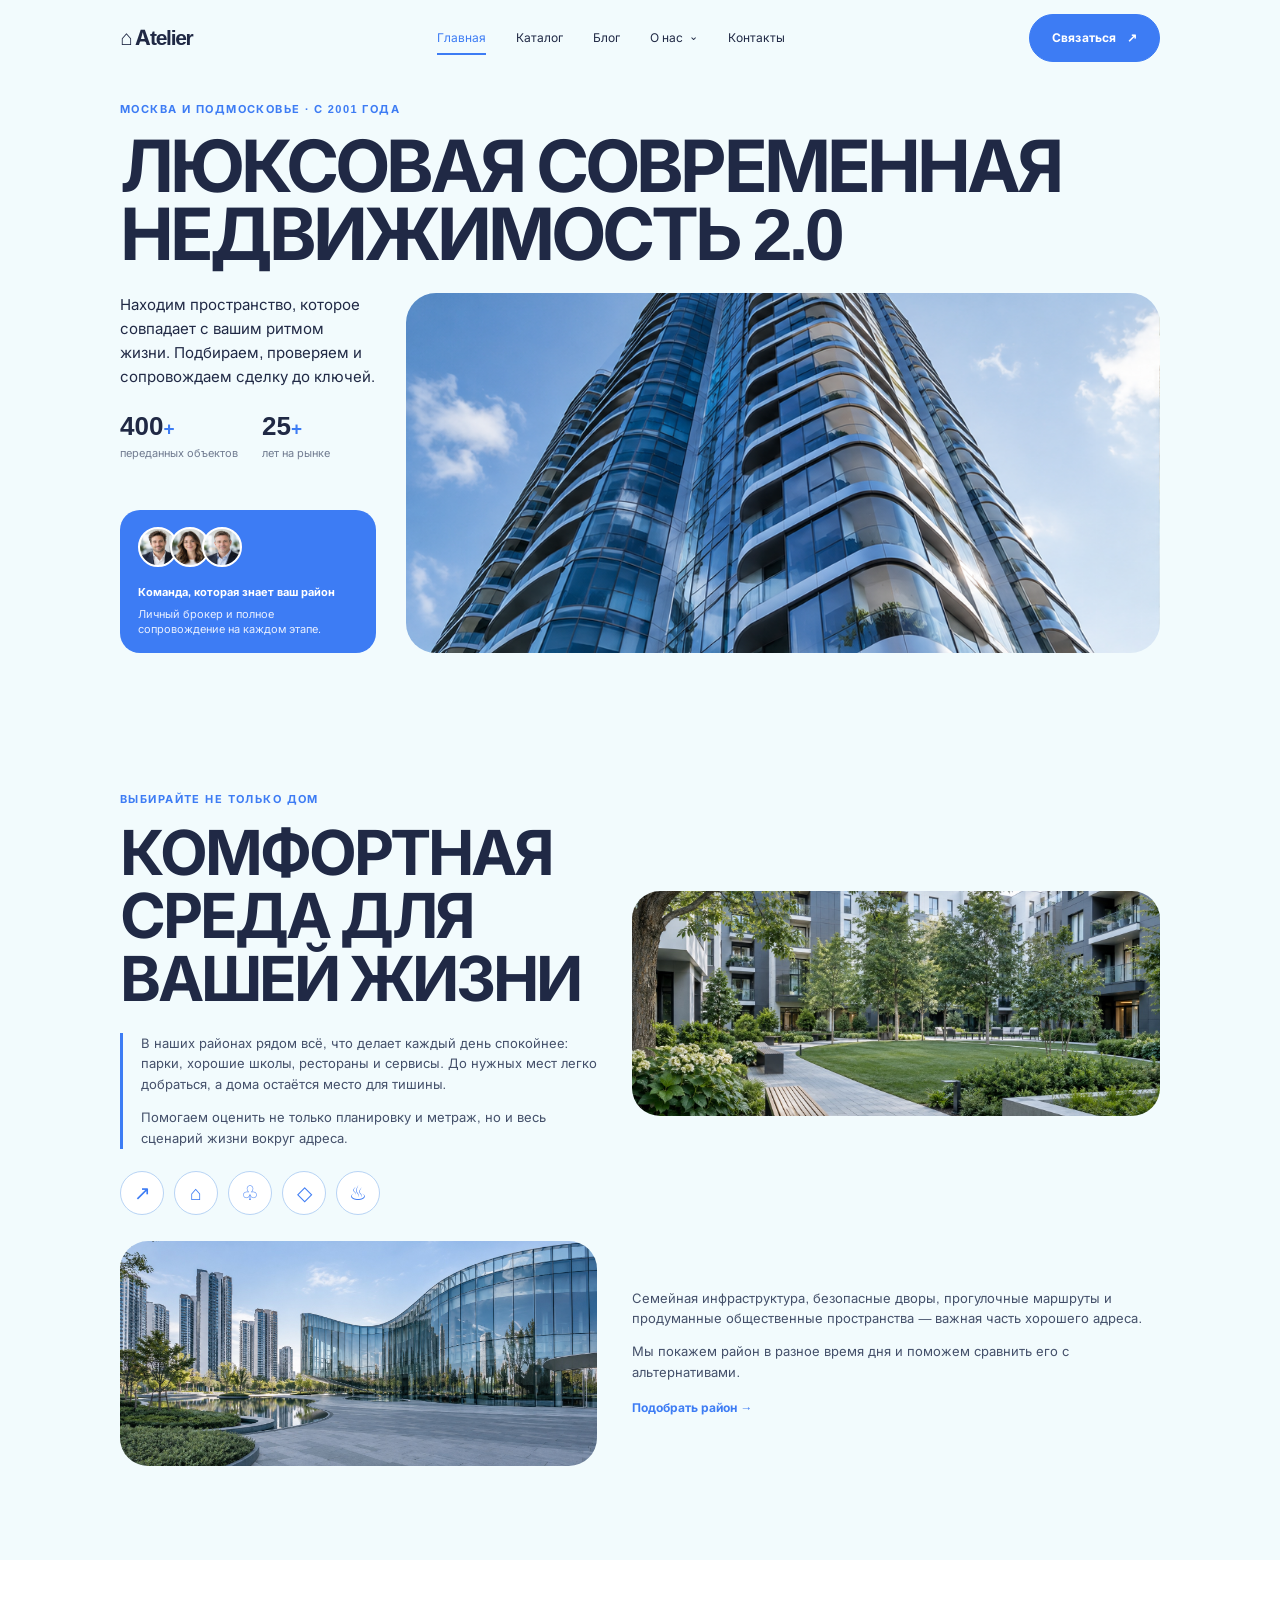
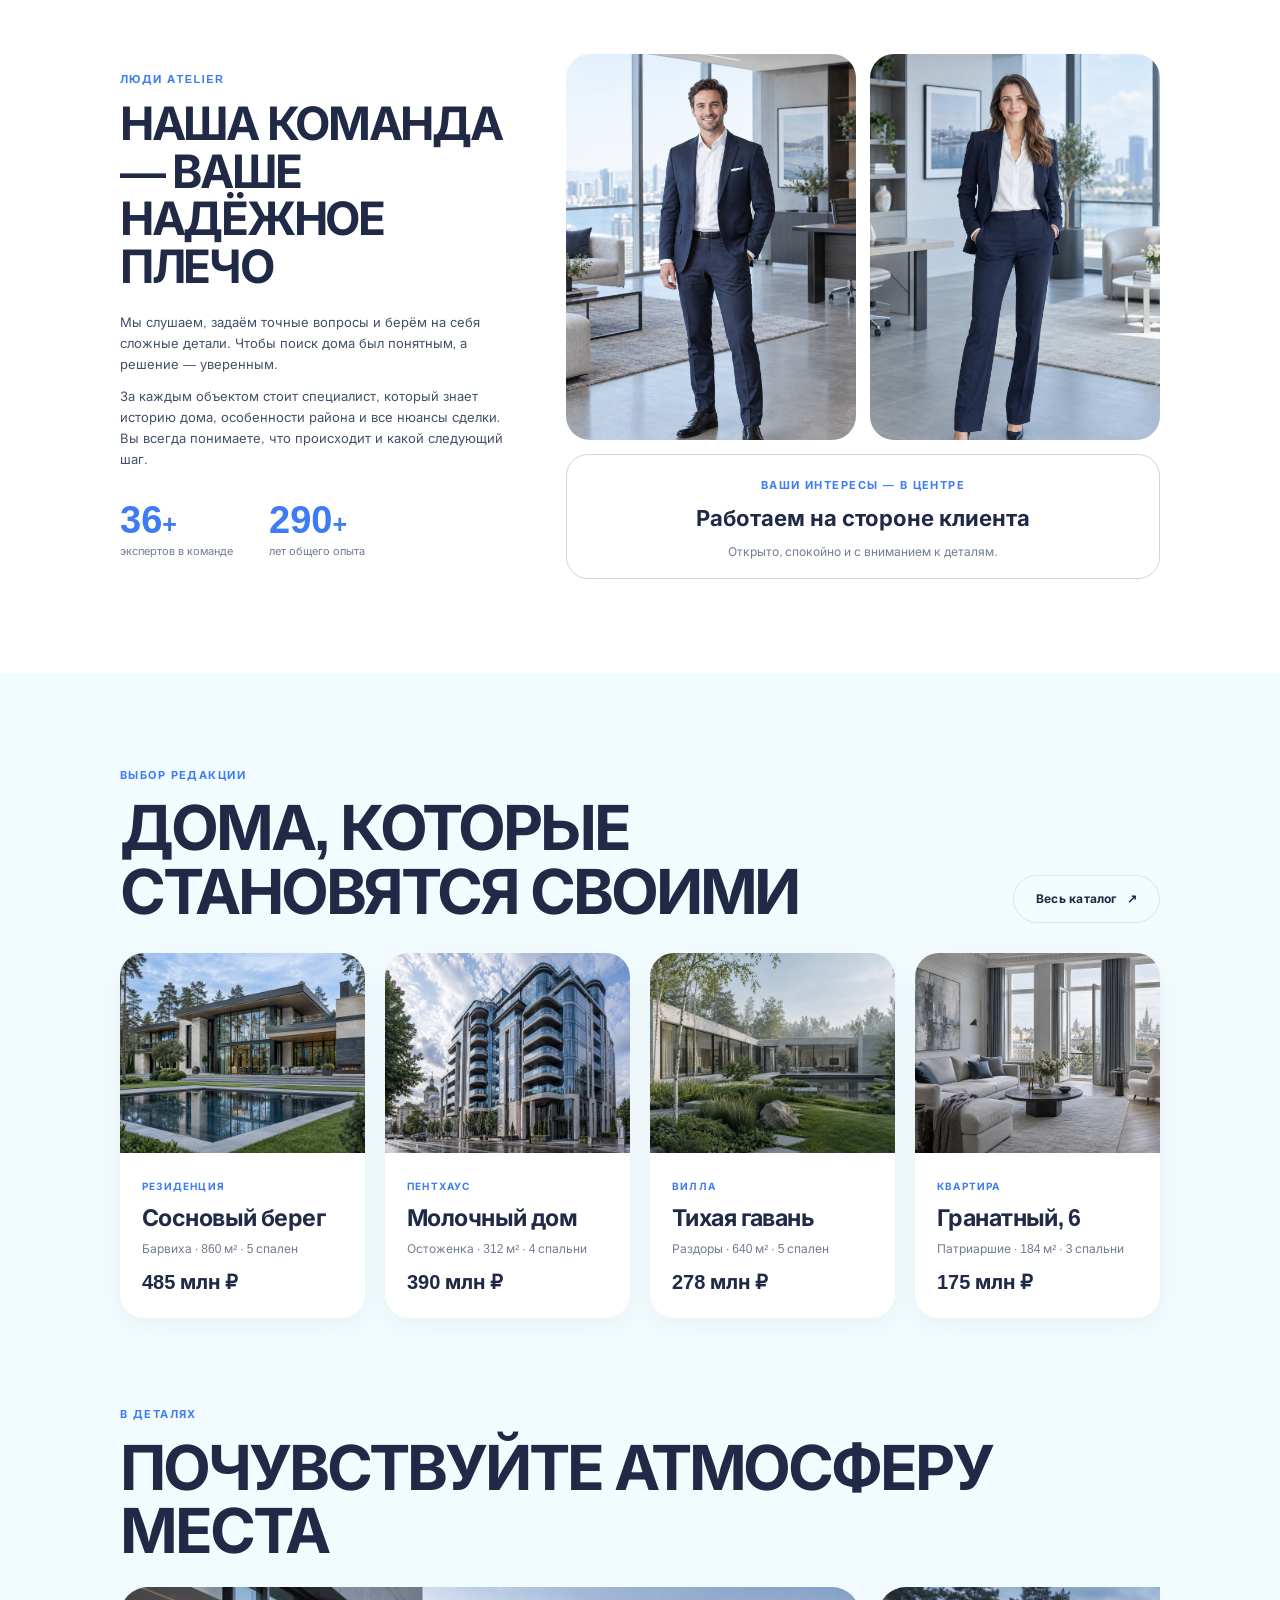
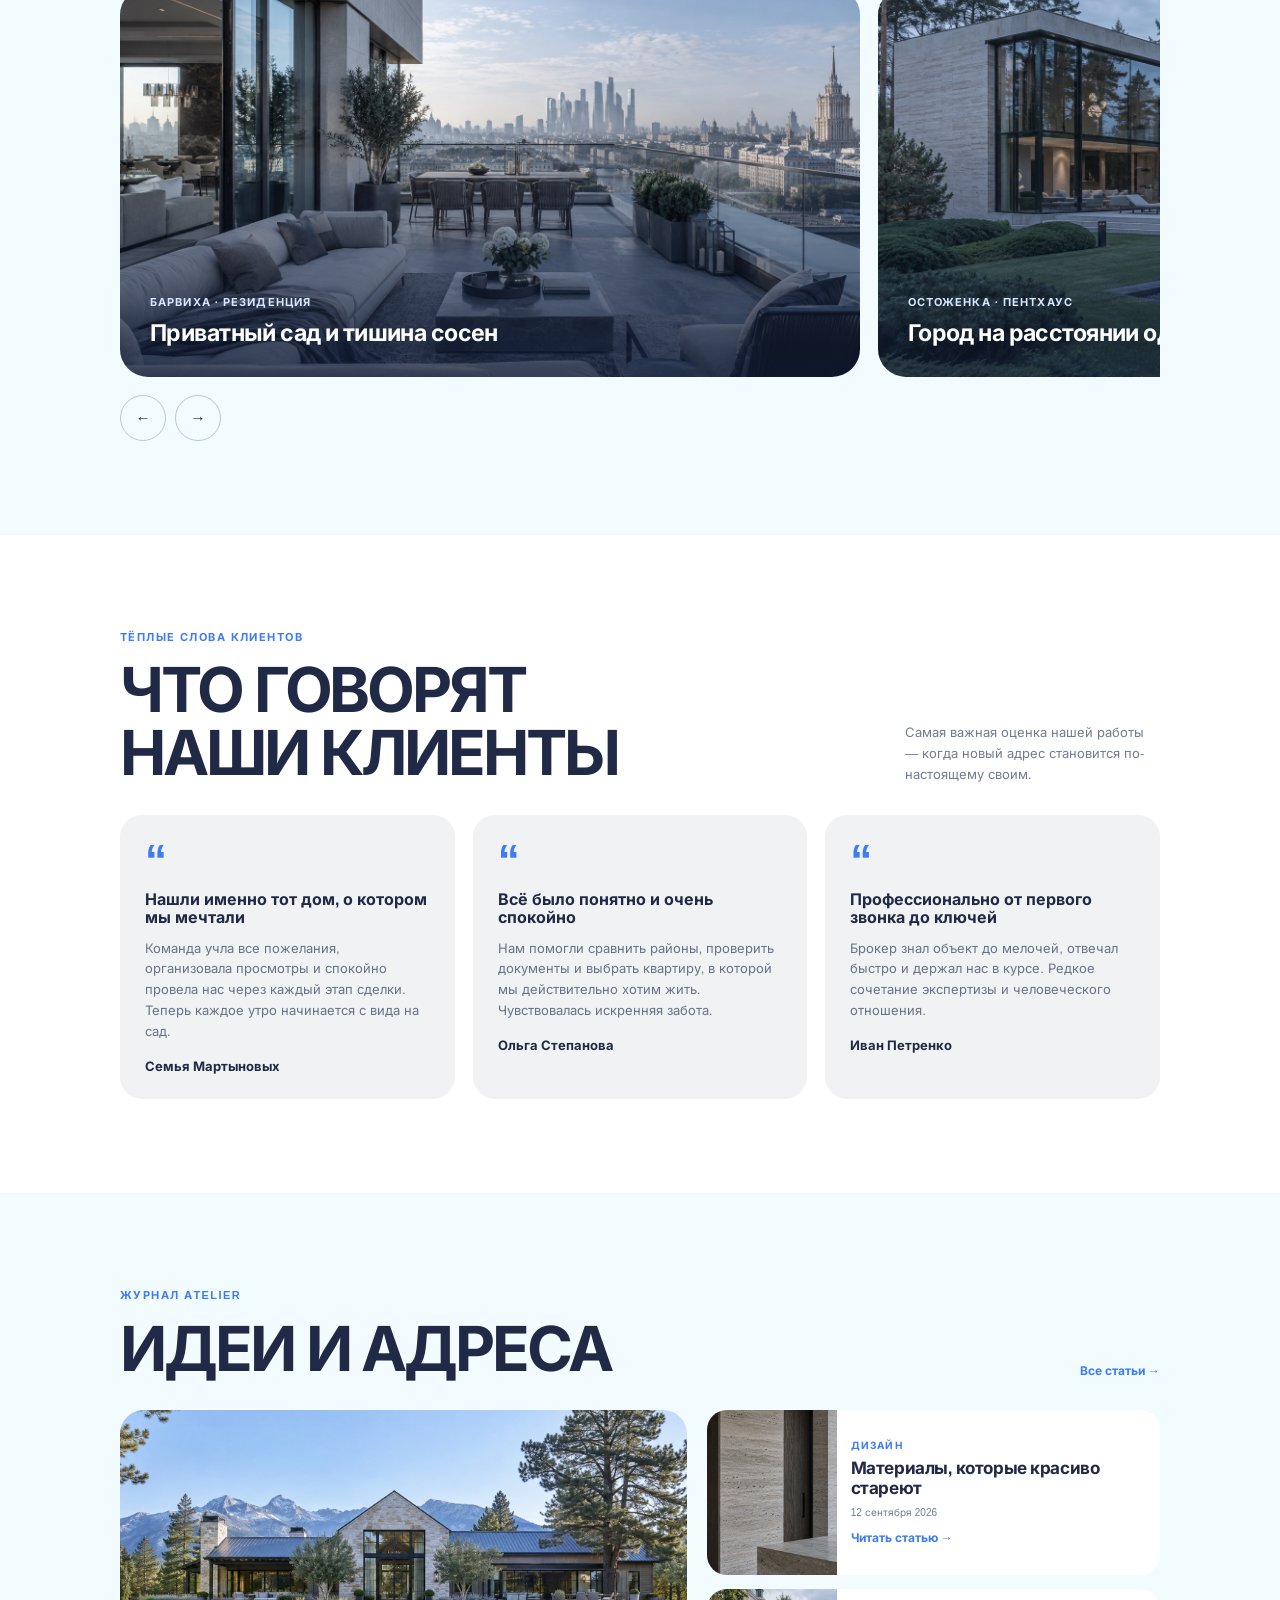
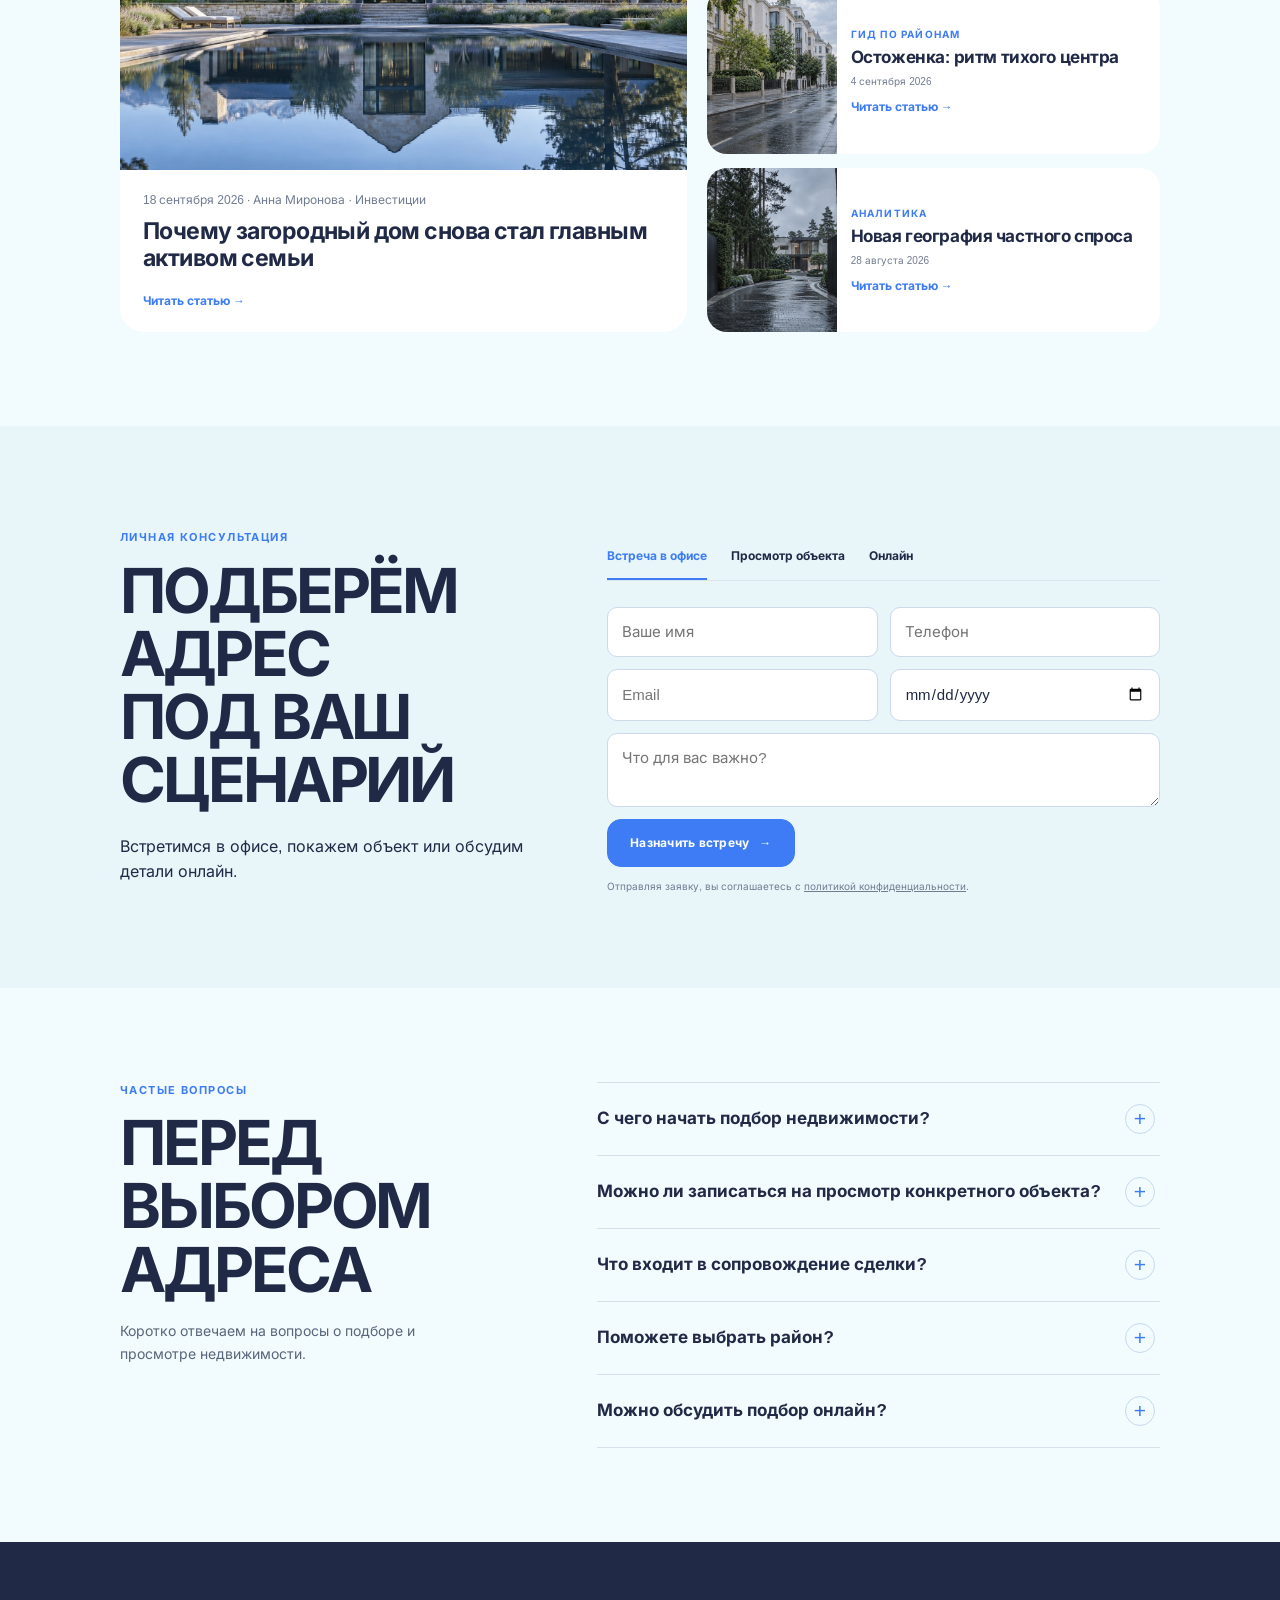
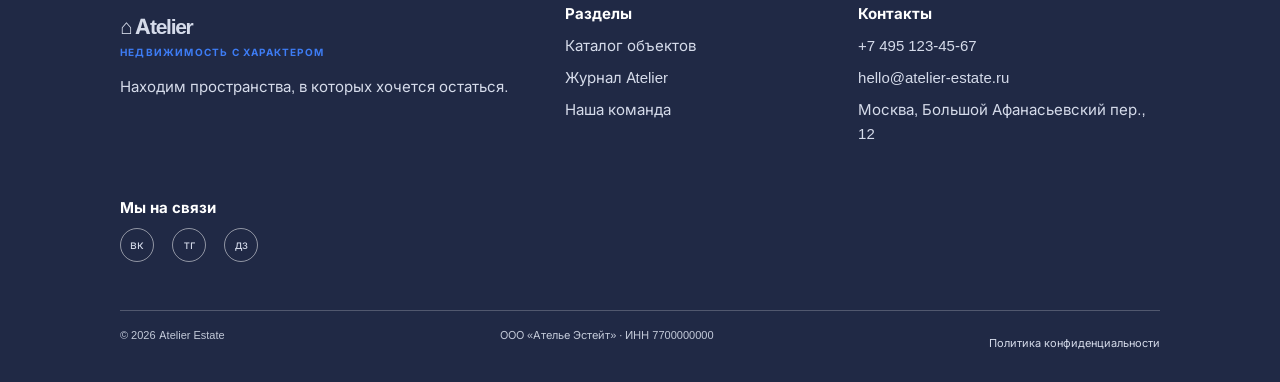
==== commit e7177ffc: "Refresh site photography with cool-tone assets" ====
--- a/index.html
+++ b/index.html
@@ -21,7 +21,7 @@
   <main>
     <section class="hero container" id="top">
       <div class="hero__heading"><p class="eyebrow">Москва и Подмосковье · с 2001 года</p><h1>Люксовая современная<br>недвижимость 2.0</h1></div>
-      <div class="hero__details"><p class="lead">Находим пространство, которое совпадает с вашим ритмом жизни. Подбираем, проверяем и сопровождаем сделку до ключей.</p><div class="hero__stats"><div><strong>400<span>+</span></strong><span>переданных объектов</span></div><div><strong>25<span>+</span></strong><span>лет на рынке</span></div></div><div class="hero__team-card"><div class="hero__avatars"><span class="team-photo team-photo--man"></span><span class="team-photo team-photo--woman"></span><span class="avatar-initial">А</span></div><b>Команда, которая знает ваш район</b><p>Личный брокер и полное сопровождение на каждом этапе.</p></div></div>
+      <div class="hero__details"><p class="lead">Находим пространство, которое совпадает с вашим ритмом жизни. Подбираем, проверяем и сопровождаем сделку до ключей.</p><div class="hero__stats"><div><strong>400<span>+</span></strong><span>переданных объектов</span></div><div><strong>25<span>+</span></strong><span>лет на рынке</span></div></div><div class="hero__team-card"><div class="hero__avatars"><span class="team-photo team-photo--man" aria-hidden="true"></span><span class="team-photo team-photo--woman" aria-hidden="true"></span><span class="team-photo team-photo--last-man" aria-hidden="true"></span></div><b>Команда, которая знает ваш район</b><p>Личный брокер и полное сопровождение на каждом этапе.</p></div></div>
       <div class="hero__visual" role="img" aria-label="Современный жилой комплекс из стекла и стали"></div>
     </section>
 
@@ -34,11 +34,11 @@
 
     <section class="section team-section" id="team"><div class="container team"><div class="team-copy"><p class="eyebrow">Люди Atelier</p><h2>Наша команда — ваше надёжное плечо</h2><p class="lead">Мы слушаем, задаём точные вопросы и берём на себя сложные детали. Чтобы поиск дома был понятным, а решение — уверенным.</p><p>За каждым объектом стоит специалист, который знает историю дома, особенности района и все нюансы сделки. Вы всегда понимаете, что происходит и какой следующий шаг.</p><div class="team-stats"><div><strong>36<span>+</span></strong><span>экспертов в команде</span></div><div><strong>290<span>+</span></strong><span>лет общего опыта</span></div></div></div><div class="team-gallery"><div class="team-photo team-photo--man" role="img" aria-label="Брокер Atelier Estate в полный рост"></div><div class="team-photo team-photo--woman" role="img" aria-label="Специалист Atelier Estate в полный рост"></div><div class="team-caption"><span class="eyebrow">Ваши интересы — в центре</span><strong>Работаем на стороне клиента</strong><p>Открыто, спокойно и с вниманием к деталям.</p></div></div></div></section>
 
-    <section class="section container properties" id="catalog"><div class="section-heading"><div><p class="eyebrow">Выбор редакции</p><h2>Дома, которые<br>становятся своими</h2></div><a class="button button--ghost" href="catalog.html">Весь каталог <span>↗</span></a></div><div class="grid object-grid"><article class="card property-card"><img src="assets/barvikha-villa.png" alt="Современная резиденция с частным садом в Барвихе"><div class="card__body"><span class="tag">Резиденция</span><h3>Сосновый берег</h3><p class="meta">Барвиха · 860 м² · 5 спален</p><div class="property-card__bottom"><p class="price">485 млн ₽</p><a class="round-arrow" href="object.html" aria-label="Подробнее о Сосновом береге">↗</a></div></div></article><article class="card property-card"><img src="assets/neighborhood-diptych.png" alt="Современная архитектура жилого квартала"><div class="card__body"><span class="tag">Пентхаус</span><h3>Молочный дом</h3><p class="meta">Остоженка · 312 м² · 4 спальни</p><div class="property-card__bottom"><p class="price">390 млн ₽</p><a class="round-arrow" href="object.html" aria-label="Подробнее о пентхаусе">↗</a></div></div></article><article class="card property-card"><img src="assets/barvikha-villa.png" alt="Вилла среди сосен в Раздорах"><div class="card__body"><span class="tag">Вилла</span><h3>Тихая гавань</h3><p class="meta">Раздоры · 640 м² · 5 спален</p><div class="property-card__bottom"><p class="price">278 млн ₽</p><a class="round-arrow" href="object.html" aria-label="Подробнее о вилле">↗</a></div></div></article><article class="card property-card"><img src="assets/barvikha-villa.png" alt="Квартира на Патриарших"><div class="card__body"><span class="tag">Квартира</span><h3>Гранатный, 6</h3><p class="meta">Патриаршие · 184 м² · 3 спальни</p><div class="property-card__bottom"><p class="price">175 млн ₽</p><a class="round-arrow" href="object.html" aria-label="Подробнее о квартире">↗</a></div></div></article></div><div class="property-showcase"><div><p class="eyebrow">В деталях</p><h3>Почувствуйте атмосферу места</h3></div><div class="slider" data-slider><div class="slider__track"><article class="slide"><span>Барвиха · Резиденция</span><h3>Приватный сад и тишина сосен</h3></article><article class="slide"><span>Остоженка · Пентхаус</span><h3>Город на расстоянии одного взгляда</h3></article><article class="slide"><span>Раздоры · Вилла</span><h3>Светлое пространство для семьи</h3></article><article class="slide"><span>Патриаршие · Квартира</span><h3>Исторический центр и камерный ритм</h3></article><article class="slide"><span>Николина Гора · Дом</span><h3>Пространство среди вековых сосен</h3></article></div><div class="slider__controls"><button type="button" data-slider-prev aria-label="Предыдущий объект">←</button><button type="button" data-slider-next aria-label="Следующий объект">→</button></div></div></div></section>
+    <section class="section container properties" id="catalog"><div class="section-heading"><div><p class="eyebrow">Выбор редакции</p><h2>Дома, которые<br>становятся своими</h2></div><a class="button button--ghost" href="catalog.html">Весь каталог <span>↗</span></a></div><div class="grid object-grid"><article class="card property-card"><img src="assets/property-barvikha.jpg" alt="Современная резиденция с частным садом в Барвихе"><div class="card__body"><span class="tag">Резиденция</span><h3>Сосновый берег</h3><p class="meta">Барвиха · 860 м² · 5 спален</p><div class="property-card__bottom"><p class="price">485 млн ₽</p><a class="round-arrow" href="object.html" aria-label="Подробнее о Сосновом береге">↗</a></div></div></article><article class="card property-card"><img src="assets/property-ostozhenka.jpg" alt="Современная архитектура жилого квартала"><div class="card__body"><span class="tag">Пентхаус</span><h3>Молочный дом</h3><p class="meta">Остоженка · 312 м² · 4 спальни</p><div class="property-card__bottom"><p class="price">390 млн ₽</p><a class="round-arrow" href="object.html" aria-label="Подробнее о пентхаусе">↗</a></div></div></article><article class="card property-card"><img src="assets/property-razdory.jpg" alt="Вилла среди сосен в Раздорах"><div class="card__body"><span class="tag">Вилла</span><h3>Тихая гавань</h3><p class="meta">Раздоры · 640 м² · 5 спален</p><div class="property-card__bottom"><p class="price">278 млн ₽</p><a class="round-arrow" href="object.html" aria-label="Подробнее о вилле">↗</a></div></div></article><article class="card property-card"><img src="assets/property-patriarchs.jpg" alt="Квартира на Патриарших"><div class="card__body"><span class="tag">Квартира</span><h3>Гранатный, 6</h3><p class="meta">Патриаршие · 184 м² · 3 спальни</p><div class="property-card__bottom"><p class="price">175 млн ₽</p><a class="round-arrow" href="object.html" aria-label="Подробнее о квартире">↗</a></div></div></article></div><div class="property-showcase"><div><p class="eyebrow">В деталях</p><h3>Почувствуйте атмосферу места</h3></div><div class="slider" data-slider><div class="slider__track"><article class="slide"><span>Барвиха · Резиденция</span><h3>Приватный сад и тишина сосен</h3></article><article class="slide"><span>Остоженка · Пентхаус</span><h3>Город на расстоянии одного взгляда</h3></article><article class="slide"><span>Раздоры · Вилла</span><h3>Светлое пространство для семьи</h3></article><article class="slide"><span>Патриаршие · Квартира</span><h3>Исторический центр и камерный ритм</h3></article><article class="slide"><span>Николина Гора · Дом</span><h3>Пространство среди вековых сосен</h3></article></div><div class="slider__controls"><button type="button" data-slider-prev aria-label="Предыдущий объект">←</button><button type="button" data-slider-next aria-label="Следующий объект">→</button></div></div></div></section>
 
     <section class="section reviews-section" id="reviews"><div class="container"><div class="section-heading"><div><p class="eyebrow">Тёплые слова клиентов</p><h2>Что говорят<br>наши клиенты</h2></div><p class="reviews-intro">Самая важная оценка нашей работы — когда новый адрес становится по-настоящему своим.</p></div><div class="testimonials"><article class="quote-card"><span class="quote-mark">“</span><h3>Нашли именно тот дом, о котором мы мечтали</h3><p>Команда учла все пожелания, организовала просмотры и спокойно провела нас через каждый этап сделки. Теперь каждое утро начинается с вида на сад.</p><strong>Семья Мартыновых</strong></article><article class="quote-card"><span class="quote-mark">“</span><h3>Всё было понятно и очень спокойно</h3><p>Нам помогли сравнить районы, проверить документы и выбрать квартиру, в которой мы действительно хотим жить. Чувствовалась искренняя забота.</p><strong>Ольга Степанова</strong></article><article class="quote-card"><span class="quote-mark">“</span><h3>Профессионально от первого звонка до ключей</h3><p>Брокер знал объект до мелочей, отвечал быстро и держал нас в курсе. Редкое сочетание экспертизы и человеческого отношения.</p><strong>Иван Петренко</strong></article></div></div></section>
 
-    <section class="section container blog-preview"><div class="section-heading"><div><p class="eyebrow">Журнал Atelier</p><h2>Идеи и адреса</h2></div><a class="link" href="blog.html">Все статьи →</a></div><div class="news"><article class="card news-main"><img src="assets/barvikha-villa.png" alt="Загородная резиденция в тёплом вечернем свете"><div class="card__body"><p class="meta">18 сентября 2026 · Анна Миронова · Инвестиции</p><h3>Почему загородный дом снова стал главным активом семьи</h3><a class="link" href="post.html">Читать статью →</a></div></article><div class="news-side"><article class="news-mini"><img src="assets/neighborhood-diptych.png" alt="Современная архитектура"><div><span class="tag">Дизайн</span><h3>Материалы, которые красиво стареют</h3><p class="meta">12 сентября 2026</p><a class="link" href="post.html">Читать статью →</a></div></article><article class="news-mini"><img src="assets/neighborhood-diptych.png" alt="Благоустроенный жилой квартал"><div><span class="tag">Гид по районам</span><h3>Остоженка: ритм тихого центра</h3><p class="meta">4 сентября 2026</p><a class="link" href="post.html">Читать статью →</a></div></article><article class="news-mini"><img src="assets/barvikha-villa.png" alt="Сад загородного дома"><div><span class="tag">Аналитика</span><h3>Новая география частного спроса</h3><p class="meta">28 августа 2026</p><a class="link" href="post.html">Читать статью →</a></div></article></div></div></section>
+    <section class="section container blog-preview"><div class="section-heading"><div><p class="eyebrow">Журнал Atelier</p><h2>Идеи и адреса</h2></div><a class="link" href="blog.html">Все статьи →</a></div><div class="news"><article class="card news-main"><img src="assets/blog-family-asset.jpg" alt="Загородная резиденция у отражающего бассейна"><div class="card__body"><p class="meta">18 сентября 2026 · Анна Миронова · Инвестиции</p><h3>Почему загородный дом снова стал главным активом семьи</h3><a class="link" href="post.html">Читать статью →</a></div></article><div class="news-side"><article class="news-mini"><img src="assets/blog-materials.jpg" alt="Материалы в современной архитектуре"><div><span class="tag">Дизайн</span><h3>Материалы, которые красиво стареют</h3><p class="meta">12 сентября 2026</p><a class="link" href="post.html">Читать статью →</a></div></article><article class="news-mini"><img src="assets/blog-ostozhenka.jpg" alt="Тихая улица Остоженки после дождя"><div><span class="tag">Гид по районам</span><h3>Остоженка: ритм тихого центра</h3><p class="meta">4 сентября 2026</p><a class="link" href="post.html">Читать статью →</a></div></article><article class="news-mini"><img src="assets/blog-growth.jpg" alt="Частная резиденция за въездными воротами"><div><span class="tag">Аналитика</span><h3>Новая география частного спроса</h3><p class="meta">28 августа 2026</p><a class="link" href="post.html">Читать статью →</a></div></article></div></div></section>
 
     <section class="section subscribe-section" id="meeting"><div class="container"><div class="subscribe"><div><p class="eyebrow">Личная консультация</p><h2>Подберём адрес<br>под ваш сценарий</h2><p class="lead">Встретимся в офисе, покажем объект или обсудим детали онлайн.</p></div><div class="booking"><div class="tabs" role="tablist"><button class="tab active" type="button" role="tab" aria-selected="true" data-tab="office">Встреча в офисе</button><button class="tab" type="button" role="tab" aria-selected="false" data-tab="viewing">Просмотр объекта</button><button class="tab" type="button" role="tab" aria-selected="false" data-tab="online">Онлайн</button></div><form class="booking-form active" data-panel="office"><input class="field" name="name" placeholder="Ваше имя" required><input class="field" name="phone" type="tel" placeholder="Телефон" required><input class="field" name="email" type="email" placeholder="Email"><input class="field" name="date" type="date"><textarea class="field" name="comment" placeholder="Что для вас важно?"></textarea><button class="button" type="submit">Назначить встречу <span>→</span></button></form><form class="booking-form" data-panel="viewing" hidden><input class="field" name="name" placeholder="Ваше имя" required><input class="field" name="phone" type="tel" placeholder="Телефон" required><select class="field" name="property"><option value="">Выберите объект</option><option>Сосновый берег</option><option>Молочный дом</option><option>Тихая гавань</option></select><input class="field" name="date" type="date"><textarea class="field" name="comment" placeholder="Удобное время для просмотра"></textarea><button class="button" type="submit">Записаться на просмотр <span>→</span></button></form><form class="booking-form" data-panel="online" hidden><input class="field" name="name" placeholder="Ваше имя" required><input class="field" name="phone" type="tel" placeholder="Телефон или мессенджер" required><input class="field" name="email" type="email" placeholder="Email"><textarea class="field" name="comment" placeholder="Ваш вопрос"></textarea><button class="button" type="submit">Запланировать звонок <span>→</span></button></form><p class="form-note">Отправляя заявку, вы соглашаетесь с <a href="privacy.html">политикой конфиденциальности</a>.</p></div></div></div></section>
     <section class="section faq-section" aria-labelledby="faq-title">
--- a/css/page.css
+++ b/css/page.css
@@ -8,3 +8,9 @@
 .button--ghost:hover,.button--ghost:hover span{color:#fff}
 .properties .property-card{position:relative;cursor:pointer}.properties .property-card .round-arrow{position:absolute;inset:0;z-index:2;width:auto;height:auto;border:0;border-radius:inherit;background:transparent;color:transparent}.properties .property-card .round-arrow:hover{background:transparent;color:transparent}.properties .property-card .round-arrow:focus-visible{outline:3px solid var(--blue);outline-offset:3px}
 .menu-group{position:relative}.menu-group>summary{position:relative;padding-right:15px;cursor:pointer;list-style:none;white-space:nowrap}.menu-group>summary::-webkit-details-marker{display:none}.menu-group>summary::after{position:absolute;right:0;top:50%;color:currentColor;content:'⌄';font-size:11px;transform:translateY(-58%);transition:transform .2s}.menu-group[open]>summary::after{transform:translateY(-35%) rotate(180deg)}.menu-group>summary:hover,.menu-group[open]>summary{color:var(--blue)}.menu-submenu{position:absolute;top:calc(100% + 12px);left:-16px;z-index:20;display:grid;min-width:176px;gap:3px;padding:9px;border:1px solid var(--line);border-radius:14px;background:#fff;box-shadow:0 14px 32px #1828491c}.menu-submenu::before{position:absolute;right:0;bottom:100%;left:0;height:14px;content:''}.menu-submenu a{display:block;padding:10px 12px;border-radius:8px;font-size:12px}.menu-submenu a:hover{background:#f2f7fd;color:var(--blue)}@media(max-width:640px){.menu-group{width:100%}.menu-group>summary{padding:0 0 0 1px}.menu-group>summary::after{right:auto;left:70px}.menu-submenu{position:static;min-width:0;margin:8px 0 0 12px;padding:4px 0 4px 10px;border:0;border-left:1px solid var(--line);border-radius:0;background:transparent;box-shadow:none}.menu-submenu::before{display:none}.menu-submenu a{padding:8px 10px}}
+.catalog-filters .filter{min-height:48px;padding:10px 14px;border-radius:12px;transition:color .18s,background-color .18s,border-color .18s}.catalog-filters select.filter{appearance:none;padding-right:38px;background-image:url("data:image/svg+xml,%3Csvg xmlns='http://www.w3.org/2000/svg' viewBox='0 0 12 8'%3E%3Cpath d='m1 1 5 5 5-5' fill='none' stroke='%23202945' stroke-width='1.5' stroke-linecap='round' stroke-linejoin='round'/%3E%3C/svg%3E");background-position:right 14px center;background-repeat:no-repeat;background-size:12px 8px}.catalog-filters .filter:hover,.catalog-filters .filter:focus,.catalog-filters .filter:focus-visible{border-color:var(--blue);background-color:var(--blue);color:#fff;outline:none}.catalog-filters input.filter::placeholder{color:#7b8596;opacity:1;transition:color .18s}.catalog-filters input.filter:hover::placeholder,.catalog-filters input.filter:focus::placeholder{color:#fff;opacity:1}.catalog-filters select.filter:hover,.catalog-filters select.filter:focus{background-image:url("data:image/svg+xml,%3Csvg xmlns='http://www.w3.org/2000/svg' viewBox='0 0 12 8'%3E%3Cpath d='m1 1 5 5 5-5' fill='none' stroke='%23ffffff' stroke-width='1.5' stroke-linecap='round' stroke-linejoin='round'/%3E%3C/svg%3E")}.catalog-filters select.filter option{background:#fff;color:var(--ink)}.catalog-filters .button{border-radius:12px}
+.article>h1{font-size:clamp(38px,5.4vw,64px);line-height:.98;margin:12px 0 16px}.article h2{font-size:clamp(30px,4vw,44px);line-height:1.04;margin:42px 0 16px}.article h3{font-size:clamp(21px,2.5vw,28px);line-height:1.15;margin:28px 0 12px}.article p,.article li{font-size:16px;line-height:1.75}.article-tags{margin-top:36px}.article-tags h2{font-size:clamp(28px,3.2vw,38px);margin-bottom:8px}.article-tags .filters{gap:7px;padding:10px 0 24px}.article-tags .filter{min-height:0;padding:6px 10px;border-color:#e0e7ef;border-radius:999px;background:#f8fbfc;color:#778297;font-size:10px;font-weight:400;letter-spacing:0;line-height:1.35;transition:color .18s,background-color .18s,border-color .18s}.article-tags .filter:hover{border-color:#c7d8f4;background:#edf4ff;color:#53627b}@media(max-width:640px){.article>h1{font-size:clamp(34px,9vw,48px)}.article h2{font-size:clamp(27px,7vw,36px)}.article h3{font-size:clamp(20px,5.5vw,24px)}.article-tags h2{font-size:26px}}
+.booking-form select.field{appearance:none;padding-right:38px;background-image:url("data:image/svg+xml,%3Csvg xmlns='http://www.w3.org/2000/svg' viewBox='0 0 12 8'%3E%3Cpath d='m1 1 5 5 5-5' fill='none' stroke='%23202945' stroke-width='1.5' stroke-linecap='round' stroke-linejoin='round'/%3E%3C/svg%3E");background-position:right 14px center;background-repeat:no-repeat;background-size:12px 8px}
+.hero__avatars .team-photo{background-image:url('../assets/team-avatars-triptych.png');background-size:300% 100%}.hero__avatars .team-photo--man{background-position:left center}.hero__avatars .team-photo--woman{background-position:center center}.hero__avatars .team-photo--last-man{background-position:right center}
+.amenities__photo{background-image:url('../assets/amenity-courtyard.jpg');background-position:center;background-size:cover}.amenities__photo--wide{background-image:url('../assets/amenity-architecture.jpg');background-position:center;background-size:cover}.team-gallery .team-photo{background-image:url('../assets/team-broker.jpg');background-position:center top;background-size:cover}.team-gallery .team-photo--woman{background-image:url('../assets/team-advisor.jpg');background-position:center top}.team-gallery .team-photo--large{background-image:none}.gallery-main{background-image:none;background-color:#e5eff6;object-fit:cover}.gallery-thumb{width:100%;height:105px;background-image:none;object-fit:cover}.slide{background-position:center;background-size:cover}.slide:nth-child(1){background-image:linear-gradient(0deg,#111d36b8,transparent 65%),url('../assets/slider-01.jpg')}.slide:nth-child(2){background-image:linear-gradient(0deg,#111d36b8,transparent 65%),url('../assets/slider-02.jpg')}.slide:nth-child(3){background-image:linear-gradient(0deg,#111d36b8,transparent 65%),url('../assets/slider-03.jpg')}.slide:nth-child(4){background-image:linear-gradient(0deg,#111d36b8,transparent 65%),url('../assets/slider-04.jpg')}.slide:nth-child(5){background-image:linear-gradient(0deg,#111d36b8,transparent 65%),url('../assets/slider-05.jpg')}
+@media(max-width:640px){.gallery-thumb{height:72px}}
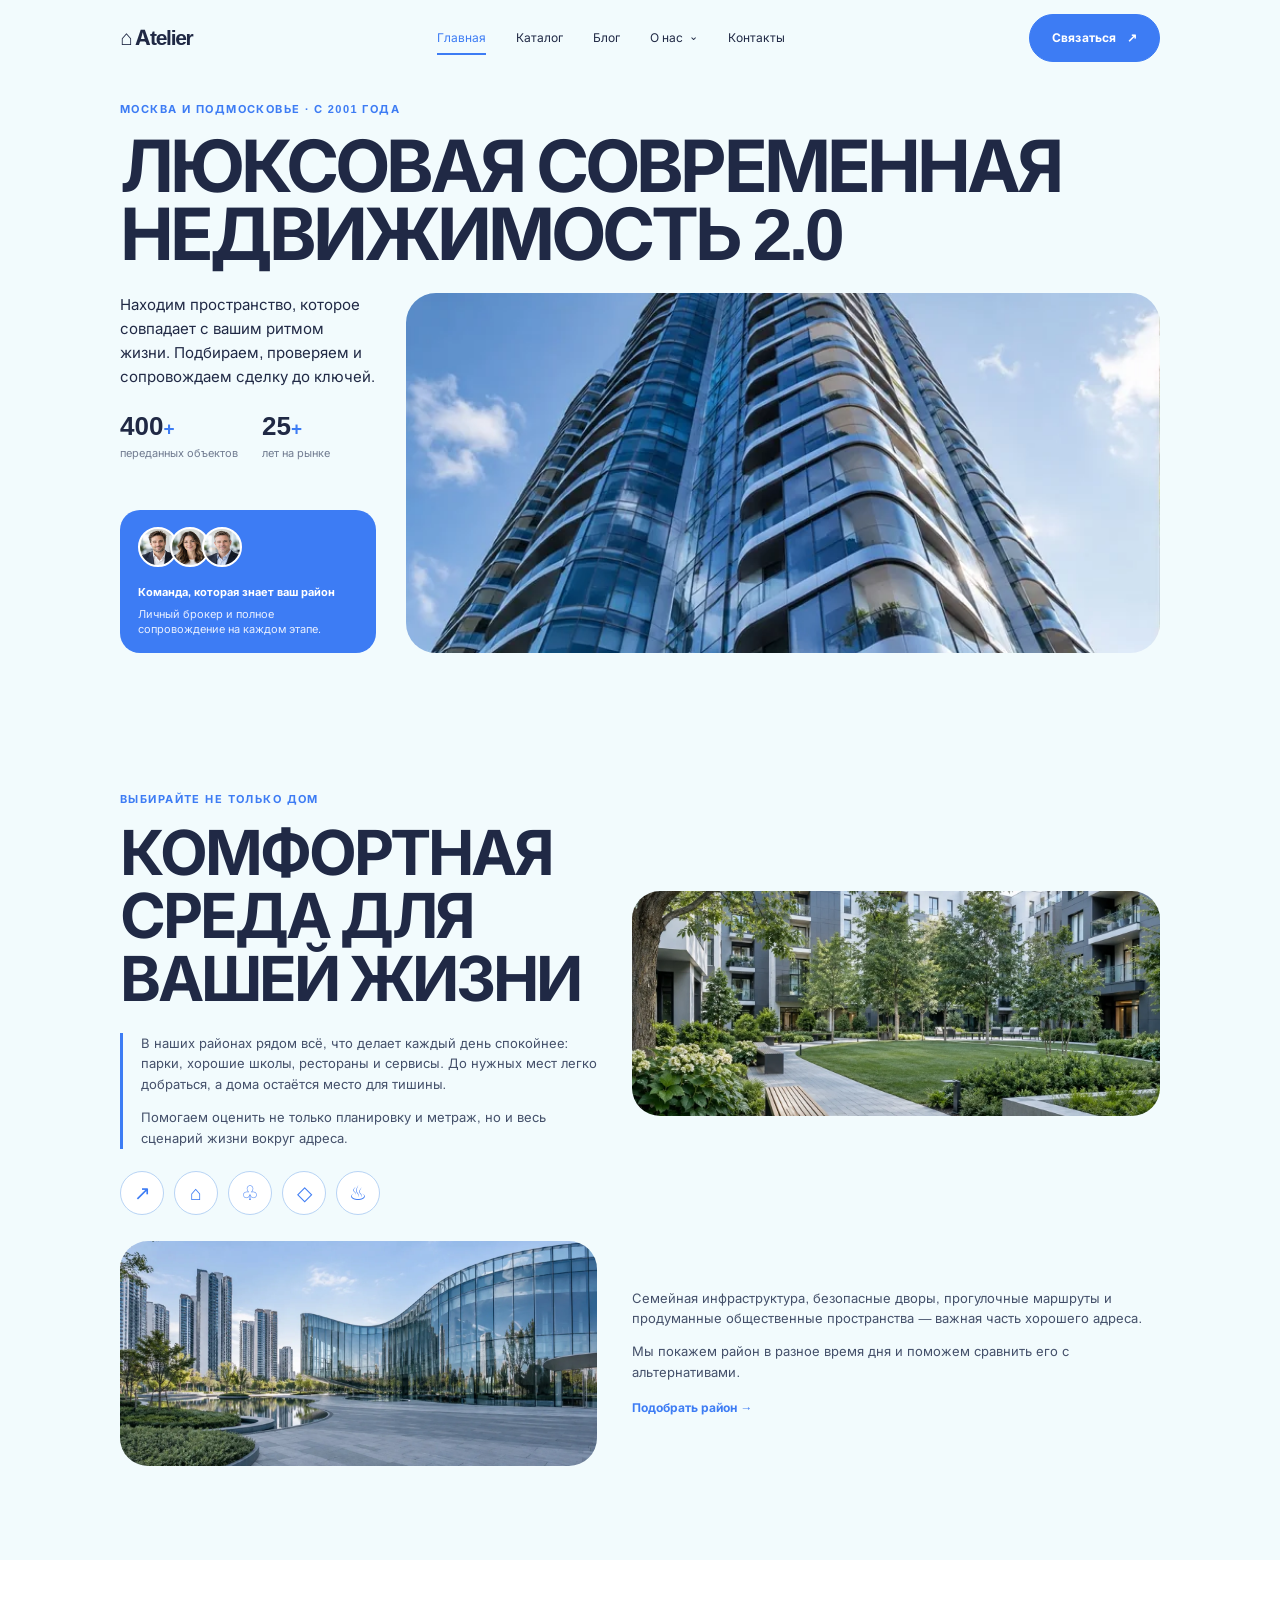
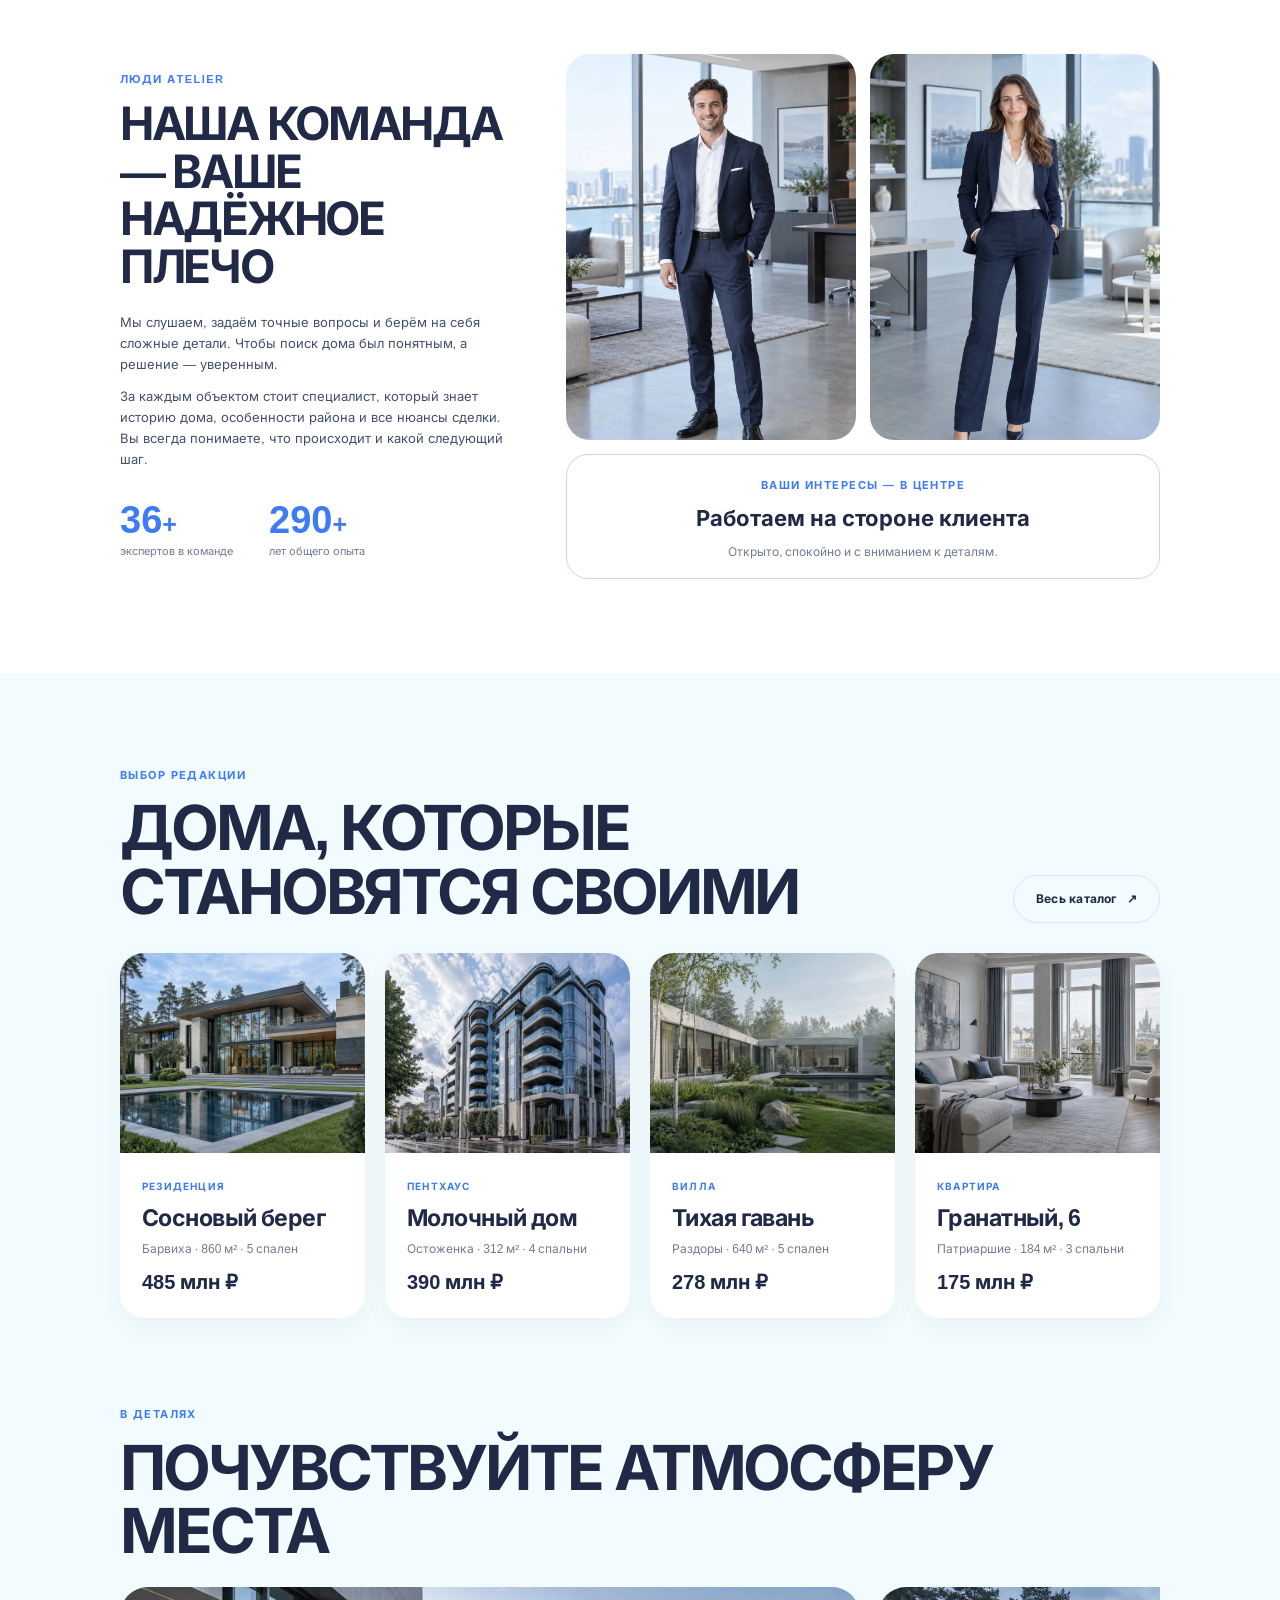
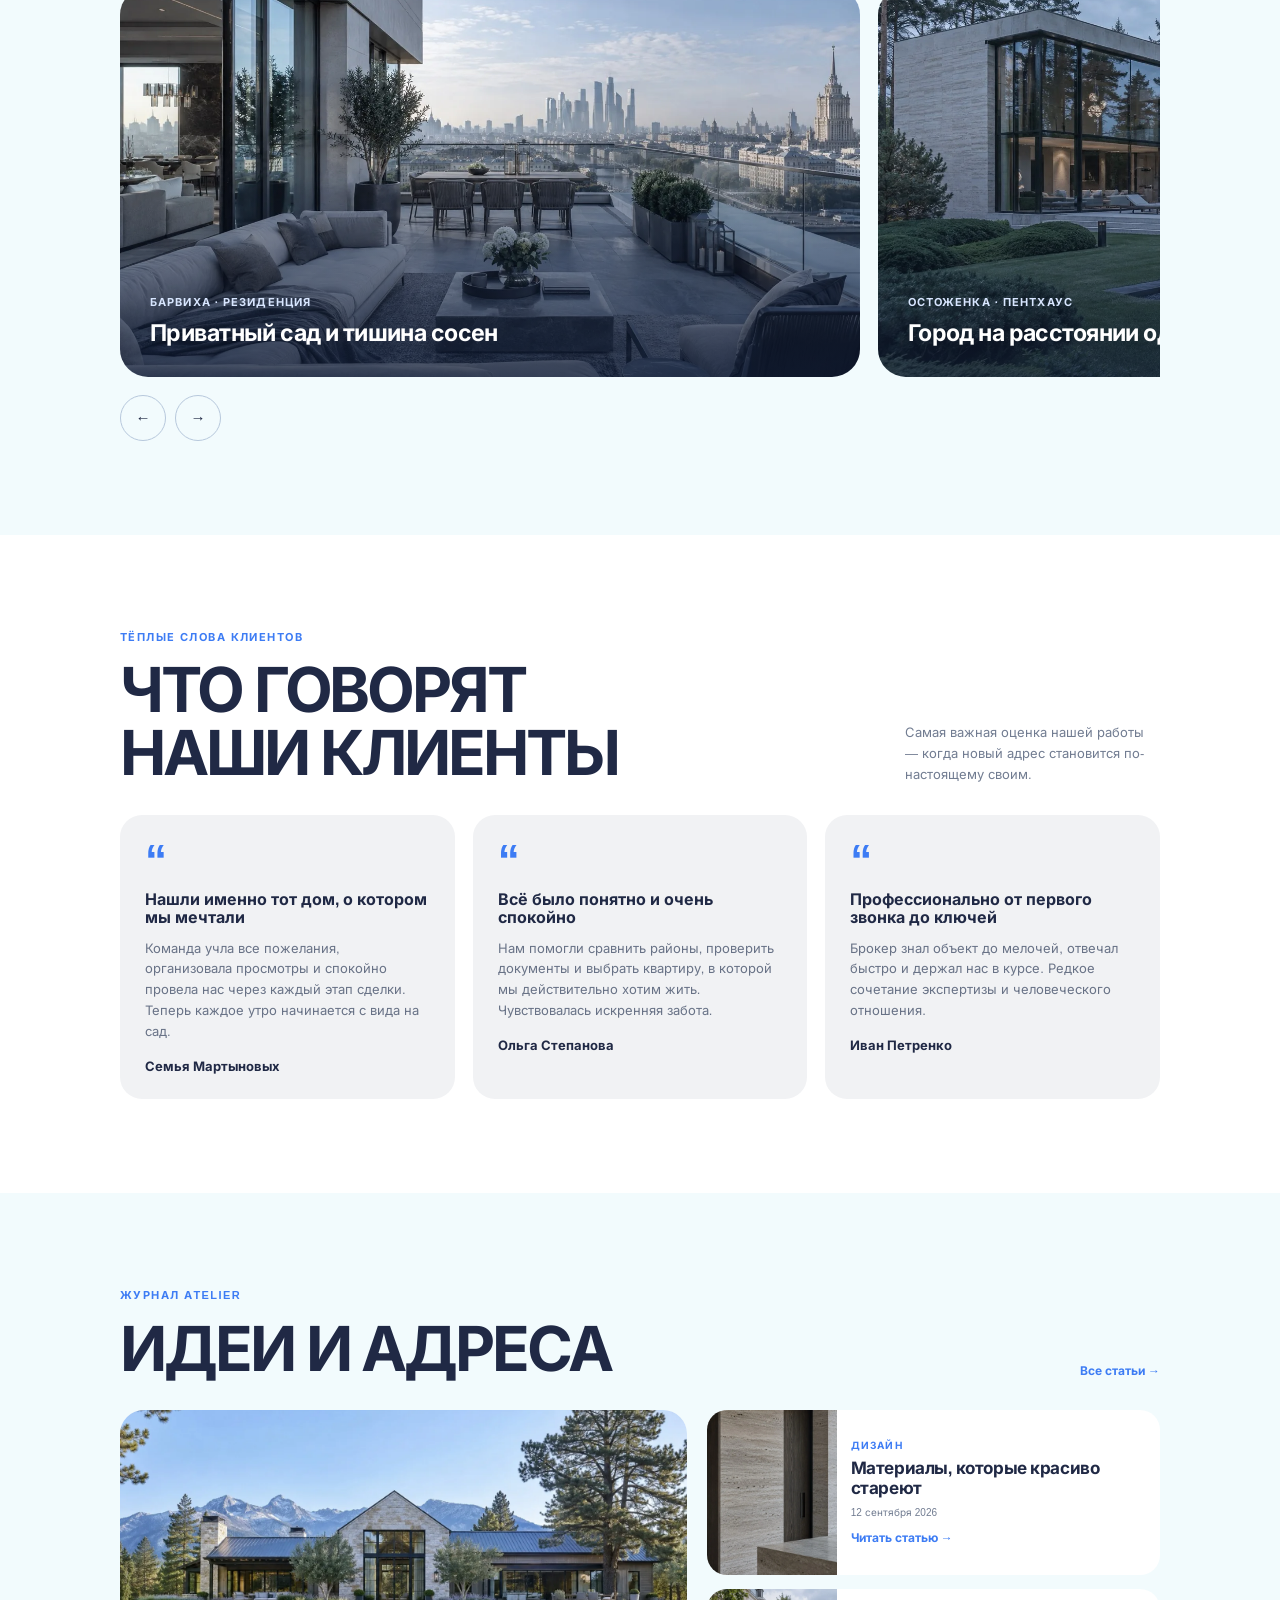
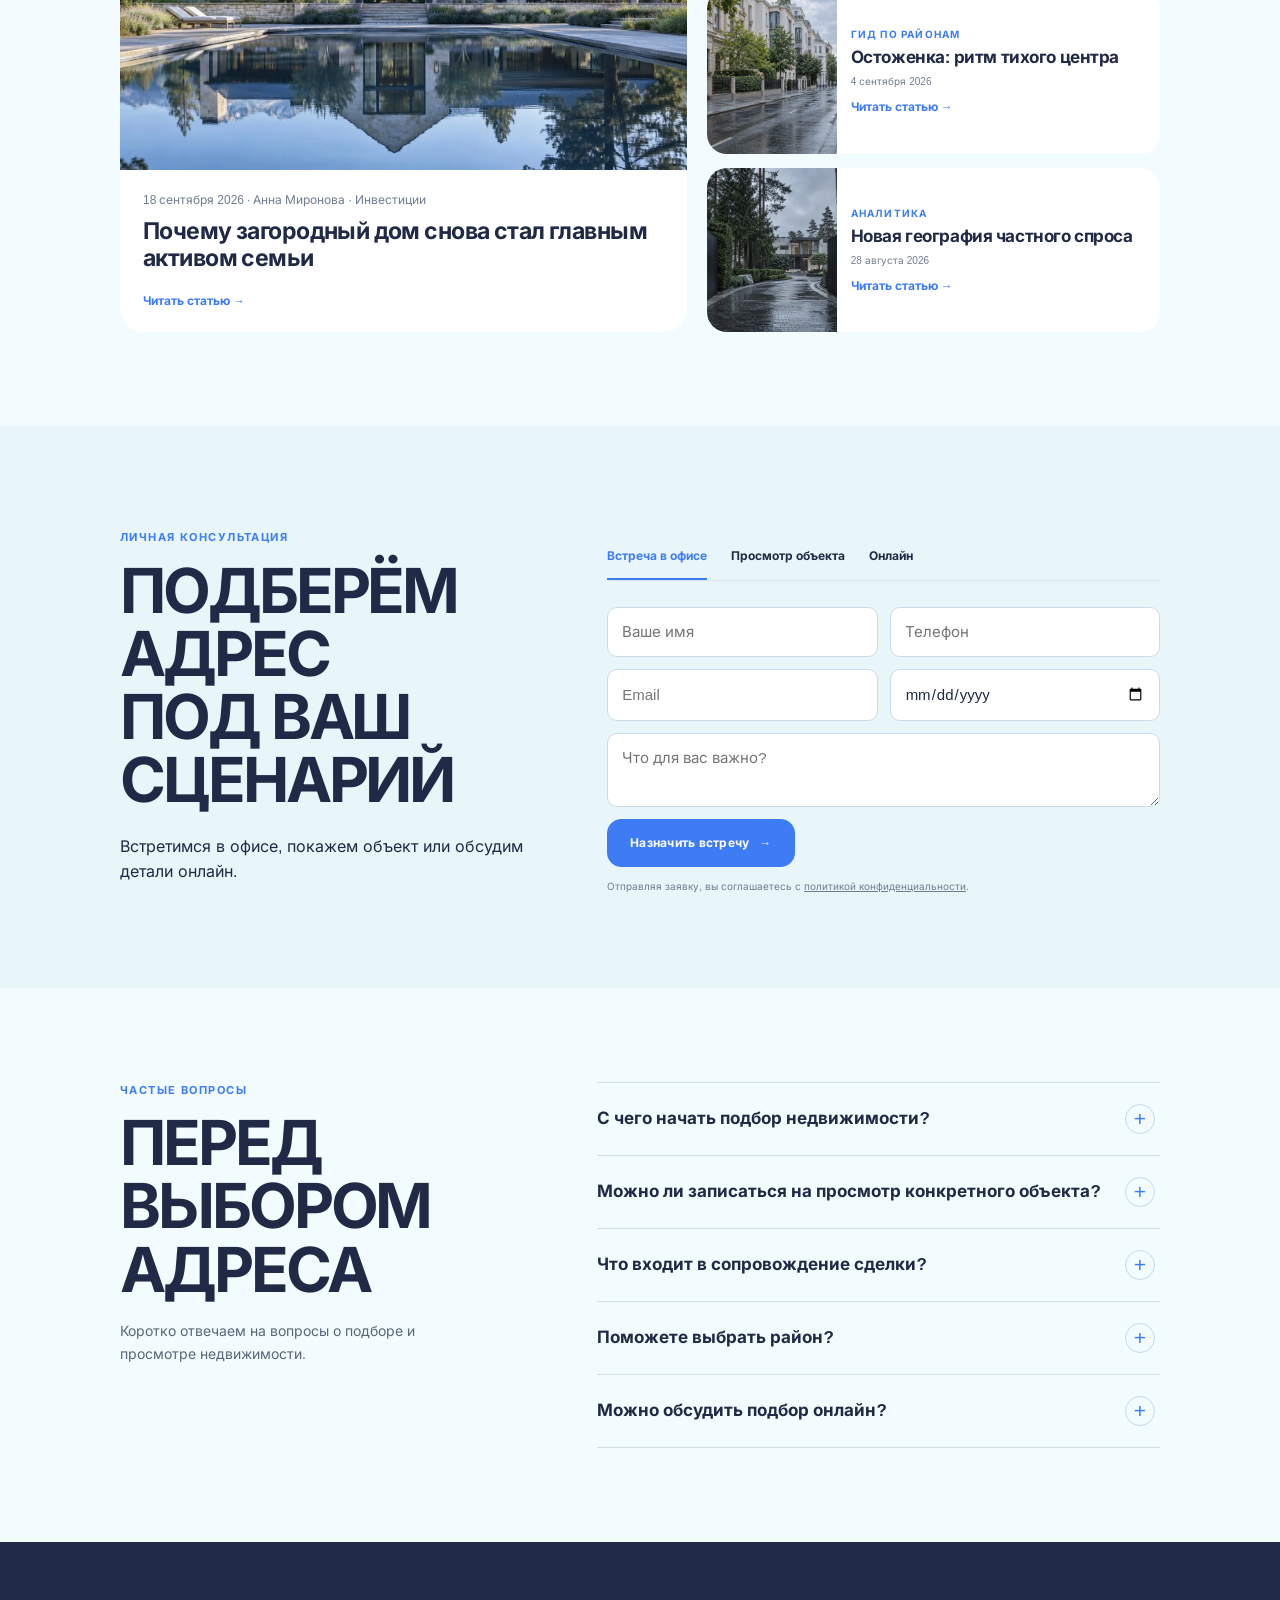
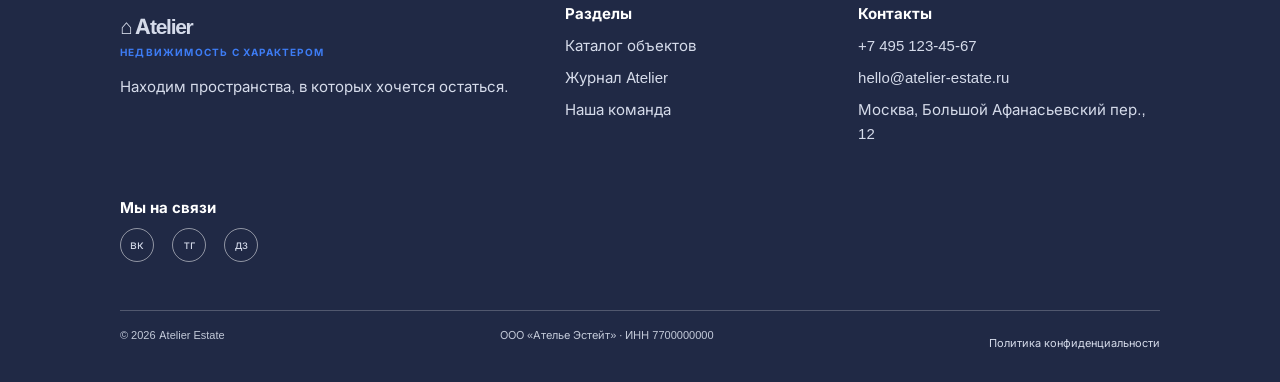
==== commit 8545741f: "Optimize site images for web" ====
--- a/index.html
+++ b/index.html
@@ -20,7 +20,7 @@
 
   <main>
     <section class="hero container" id="top">
-      <div class="hero__heading"><p class="eyebrow">Москва и Подмосковье · с 2001 года</p><h1>Люксовая современная<br>недвижимость 2.0</h1></div>
+      <div class="hero__heading"><p class="eyebrow">Москва и Подмосковье · с 2001 года</p><h1>Люксовая современная недвижимость 2.0</h1></div>
       <div class="hero__details"><p class="lead">Находим пространство, которое совпадает с вашим ритмом жизни. Подбираем, проверяем и сопровождаем сделку до ключей.</p><div class="hero__stats"><div><strong>400<span>+</span></strong><span>переданных объектов</span></div><div><strong>25<span>+</span></strong><span>лет на рынке</span></div></div><div class="hero__team-card"><div class="hero__avatars"><span class="team-photo team-photo--man" aria-hidden="true"></span><span class="team-photo team-photo--woman" aria-hidden="true"></span><span class="team-photo team-photo--last-man" aria-hidden="true"></span></div><b>Команда, которая знает ваш район</b><p>Личный брокер и полное сопровождение на каждом этапе.</p></div></div>
       <div class="hero__visual" role="img" aria-label="Современный жилой комплекс из стекла и стали"></div>
     </section>
@@ -34,11 +34,11 @@
 
     <section class="section team-section" id="team"><div class="container team"><div class="team-copy"><p class="eyebrow">Люди Atelier</p><h2>Наша команда — ваше надёжное плечо</h2><p class="lead">Мы слушаем, задаём точные вопросы и берём на себя сложные детали. Чтобы поиск дома был понятным, а решение — уверенным.</p><p>За каждым объектом стоит специалист, который знает историю дома, особенности района и все нюансы сделки. Вы всегда понимаете, что происходит и какой следующий шаг.</p><div class="team-stats"><div><strong>36<span>+</span></strong><span>экспертов в команде</span></div><div><strong>290<span>+</span></strong><span>лет общего опыта</span></div></div></div><div class="team-gallery"><div class="team-photo team-photo--man" role="img" aria-label="Брокер Atelier Estate в полный рост"></div><div class="team-photo team-photo--woman" role="img" aria-label="Специалист Atelier Estate в полный рост"></div><div class="team-caption"><span class="eyebrow">Ваши интересы — в центре</span><strong>Работаем на стороне клиента</strong><p>Открыто, спокойно и с вниманием к деталям.</p></div></div></div></section>
 
-    <section class="section container properties" id="catalog"><div class="section-heading"><div><p class="eyebrow">Выбор редакции</p><h2>Дома, которые<br>становятся своими</h2></div><a class="button button--ghost" href="catalog.html">Весь каталог <span>↗</span></a></div><div class="grid object-grid"><article class="card property-card"><img src="assets/property-barvikha.jpg" alt="Современная резиденция с частным садом в Барвихе"><div class="card__body"><span class="tag">Резиденция</span><h3>Сосновый берег</h3><p class="meta">Барвиха · 860 м² · 5 спален</p><div class="property-card__bottom"><p class="price">485 млн ₽</p><a class="round-arrow" href="object.html" aria-label="Подробнее о Сосновом береге">↗</a></div></div></article><article class="card property-card"><img src="assets/property-ostozhenka.jpg" alt="Современная архитектура жилого квартала"><div class="card__body"><span class="tag">Пентхаус</span><h3>Молочный дом</h3><p class="meta">Остоженка · 312 м² · 4 спальни</p><div class="property-card__bottom"><p class="price">390 млн ₽</p><a class="round-arrow" href="object.html" aria-label="Подробнее о пентхаусе">↗</a></div></div></article><article class="card property-card"><img src="assets/property-razdory.jpg" alt="Вилла среди сосен в Раздорах"><div class="card__body"><span class="tag">Вилла</span><h3>Тихая гавань</h3><p class="meta">Раздоры · 640 м² · 5 спален</p><div class="property-card__bottom"><p class="price">278 млн ₽</p><a class="round-arrow" href="object.html" aria-label="Подробнее о вилле">↗</a></div></div></article><article class="card property-card"><img src="assets/property-patriarchs.jpg" alt="Квартира на Патриарших"><div class="card__body"><span class="tag">Квартира</span><h3>Гранатный, 6</h3><p class="meta">Патриаршие · 184 м² · 3 спальни</p><div class="property-card__bottom"><p class="price">175 млн ₽</p><a class="round-arrow" href="object.html" aria-label="Подробнее о квартире">↗</a></div></div></article></div><div class="property-showcase"><div><p class="eyebrow">В деталях</p><h3>Почувствуйте атмосферу места</h3></div><div class="slider" data-slider><div class="slider__track"><article class="slide"><span>Барвиха · Резиденция</span><h3>Приватный сад и тишина сосен</h3></article><article class="slide"><span>Остоженка · Пентхаус</span><h3>Город на расстоянии одного взгляда</h3></article><article class="slide"><span>Раздоры · Вилла</span><h3>Светлое пространство для семьи</h3></article><article class="slide"><span>Патриаршие · Квартира</span><h3>Исторический центр и камерный ритм</h3></article><article class="slide"><span>Николина Гора · Дом</span><h3>Пространство среди вековых сосен</h3></article></div><div class="slider__controls"><button type="button" data-slider-prev aria-label="Предыдущий объект">←</button><button type="button" data-slider-next aria-label="Следующий объект">→</button></div></div></div></section>
+    <section class="section container properties" id="catalog"><div class="section-heading"><div><p class="eyebrow">Выбор редакции</p><h2>Дома, которые<br>становятся своими</h2></div><a class="button button--ghost" href="catalog.html">Весь каталог <span>↗</span></a></div><div class="grid object-grid"><article class="card property-card"><img src="assets/property-barvikha.webp" alt="Современная резиденция с частным садом в Барвихе"><div class="card__body"><span class="tag">Резиденция</span><h3>Сосновый берег</h3><p class="meta">Барвиха · 860 м² · 5 спален</p><div class="property-card__bottom"><p class="price">485 млн ₽</p><a class="round-arrow" href="object.html" aria-label="Подробнее о Сосновом береге">↗</a></div></div></article><article class="card property-card"><img src="assets/property-ostozhenka.webp" alt="Современная архитектура жилого квартала"><div class="card__body"><span class="tag">Пентхаус</span><h3>Молочный дом</h3><p class="meta">Остоженка · 312 м² · 4 спальни</p><div class="property-card__bottom"><p class="price">390 млн ₽</p><a class="round-arrow" href="object.html" aria-label="Подробнее о пентхаусе">↗</a></div></div></article><article class="card property-card"><img src="assets/property-razdory.webp" alt="Вилла среди сосен в Раздорах"><div class="card__body"><span class="tag">Вилла</span><h3>Тихая гавань</h3><p class="meta">Раздоры · 640 м² · 5 спален</p><div class="property-card__bottom"><p class="price">278 млн ₽</p><a class="round-arrow" href="object.html" aria-label="Подробнее о вилле">↗</a></div></div></article><article class="card property-card"><img src="assets/property-patriarchs.webp" alt="Квартира на Патриарших"><div class="card__body"><span class="tag">Квартира</span><h3>Гранатный, 6</h3><p class="meta">Патриаршие · 184 м² · 3 спальни</p><div class="property-card__bottom"><p class="price">175 млн ₽</p><a class="round-arrow" href="object.html" aria-label="Подробнее о квартире">↗</a></div></div></article></div><div class="property-showcase"><div><p class="eyebrow">В деталях</p><h3>Почувствуйте атмосферу места</h3></div><div class="slider" data-slider><div class="slider__track"><article class="slide"><span>Барвиха · Резиденция</span><h3>Приватный сад и тишина сосен</h3></article><article class="slide"><span>Остоженка · Пентхаус</span><h3>Город на расстоянии одного взгляда</h3></article><article class="slide"><span>Раздоры · Вилла</span><h3>Светлое пространство для семьи</h3></article><article class="slide"><span>Патриаршие · Квартира</span><h3>Исторический центр и камерный ритм</h3></article><article class="slide"><span>Николина Гора · Дом</span><h3>Пространство среди вековых сосен</h3></article></div><div class="slider__controls"><button type="button" data-slider-prev aria-label="Предыдущий объект">←</button><button type="button" data-slider-next aria-label="Следующий объект">→</button></div></div></div></section>
 
     <section class="section reviews-section" id="reviews"><div class="container"><div class="section-heading"><div><p class="eyebrow">Тёплые слова клиентов</p><h2>Что говорят<br>наши клиенты</h2></div><p class="reviews-intro">Самая важная оценка нашей работы — когда новый адрес становится по-настоящему своим.</p></div><div class="testimonials"><article class="quote-card"><span class="quote-mark">“</span><h3>Нашли именно тот дом, о котором мы мечтали</h3><p>Команда учла все пожелания, организовала просмотры и спокойно провела нас через каждый этап сделки. Теперь каждое утро начинается с вида на сад.</p><strong>Семья Мартыновых</strong></article><article class="quote-card"><span class="quote-mark">“</span><h3>Всё было понятно и очень спокойно</h3><p>Нам помогли сравнить районы, проверить документы и выбрать квартиру, в которой мы действительно хотим жить. Чувствовалась искренняя забота.</p><strong>Ольга Степанова</strong></article><article class="quote-card"><span class="quote-mark">“</span><h3>Профессионально от первого звонка до ключей</h3><p>Брокер знал объект до мелочей, отвечал быстро и держал нас в курсе. Редкое сочетание экспертизы и человеческого отношения.</p><strong>Иван Петренко</strong></article></div></div></section>
 
-    <section class="section container blog-preview"><div class="section-heading"><div><p class="eyebrow">Журнал Atelier</p><h2>Идеи и адреса</h2></div><a class="link" href="blog.html">Все статьи →</a></div><div class="news"><article class="card news-main"><img src="assets/blog-family-asset.jpg" alt="Загородная резиденция у отражающего бассейна"><div class="card__body"><p class="meta">18 сентября 2026 · Анна Миронова · Инвестиции</p><h3>Почему загородный дом снова стал главным активом семьи</h3><a class="link" href="post.html">Читать статью →</a></div></article><div class="news-side"><article class="news-mini"><img src="assets/blog-materials.jpg" alt="Материалы в современной архитектуре"><div><span class="tag">Дизайн</span><h3>Материалы, которые красиво стареют</h3><p class="meta">12 сентября 2026</p><a class="link" href="post.html">Читать статью →</a></div></article><article class="news-mini"><img src="assets/blog-ostozhenka.jpg" alt="Тихая улица Остоженки после дождя"><div><span class="tag">Гид по районам</span><h3>Остоженка: ритм тихого центра</h3><p class="meta">4 сентября 2026</p><a class="link" href="post.html">Читать статью →</a></div></article><article class="news-mini"><img src="assets/blog-growth.jpg" alt="Частная резиденция за въездными воротами"><div><span class="tag">Аналитика</span><h3>Новая география частного спроса</h3><p class="meta">28 августа 2026</p><a class="link" href="post.html">Читать статью →</a></div></article></div></div></section>
+    <section class="section container blog-preview"><div class="section-heading"><div><p class="eyebrow">Журнал Atelier</p><h2>Идеи и адреса</h2></div><a class="link" href="blog.html">Все статьи →</a></div><div class="news"><article class="card news-main"><img src="assets/blog-family-asset.webp" alt="Загородная резиденция у отражающего бассейна"><div class="card__body"><p class="meta">18 сентября 2026 · Анна Миронова · Инвестиции</p><h3>Почему загородный дом снова стал главным активом семьи</h3><a class="link" href="post.html">Читать статью →</a></div></article><div class="news-side"><article class="news-mini"><img src="assets/blog-materials.webp" alt="Материалы в современной архитектуре"><div><span class="tag">Дизайн</span><h3>Материалы, которые красиво стареют</h3><p class="meta">12 сентября 2026</p><a class="link" href="post.html">Читать статью →</a></div></article><article class="news-mini"><img src="assets/blog-ostozhenka.webp" alt="Тихая улица Остоженки после дождя"><div><span class="tag">Гид по районам</span><h3>Остоженка: ритм тихого центра</h3><p class="meta">4 сентября 2026</p><a class="link" href="post.html">Читать статью →</a></div></article><article class="news-mini"><img src="assets/blog-growth.webp" alt="Частная резиденция за въездными воротами"><div><span class="tag">Аналитика</span><h3>Новая география частного спроса</h3><p class="meta">28 августа 2026</p><a class="link" href="post.html">Читать статью →</a></div></article></div></div></section>
 
     <section class="section subscribe-section" id="meeting"><div class="container"><div class="subscribe"><div><p class="eyebrow">Личная консультация</p><h2>Подберём адрес<br>под ваш сценарий</h2><p class="lead">Встретимся в офисе, покажем объект или обсудим детали онлайн.</p></div><div class="booking"><div class="tabs" role="tablist"><button class="tab active" type="button" role="tab" aria-selected="true" data-tab="office">Встреча в офисе</button><button class="tab" type="button" role="tab" aria-selected="false" data-tab="viewing">Просмотр объекта</button><button class="tab" type="button" role="tab" aria-selected="false" data-tab="online">Онлайн</button></div><form class="booking-form active" data-panel="office"><input class="field" name="name" placeholder="Ваше имя" required><input class="field" name="phone" type="tel" placeholder="Телефон" required><input class="field" name="email" type="email" placeholder="Email"><input class="field" name="date" type="date"><textarea class="field" name="comment" placeholder="Что для вас важно?"></textarea><button class="button" type="submit">Назначить встречу <span>→</span></button></form><form class="booking-form" data-panel="viewing" hidden><input class="field" name="name" placeholder="Ваше имя" required><input class="field" name="phone" type="tel" placeholder="Телефон" required><select class="field" name="property"><option value="">Выберите объект</option><option>Сосновый берег</option><option>Молочный дом</option><option>Тихая гавань</option></select><input class="field" name="date" type="date"><textarea class="field" name="comment" placeholder="Удобное время для просмотра"></textarea><button class="button" type="submit">Записаться на просмотр <span>→</span></button></form><form class="booking-form" data-panel="online" hidden><input class="field" name="name" placeholder="Ваше имя" required><input class="field" name="phone" type="tel" placeholder="Телефон или мессенджер" required><input class="field" name="email" type="email" placeholder="Email"><textarea class="field" name="comment" placeholder="Ваш вопрос"></textarea><button class="button" type="submit">Запланировать звонок <span>→</span></button></form><p class="form-note">Отправляя заявку, вы соглашаетесь с <a href="privacy.html">политикой конфиденциальности</a>.</p></div></div></div></section>
     <section class="section faq-section" aria-labelledby="faq-title">
--- a/css/page.css
+++ b/css/page.css
@@ -1,9 +1,9 @@
-.header{position:relative;z-index:5;min-height:76px;display:flex;align-items:center;justify-content:space-between;gap:22px}.logo{font-size:21px;font-weight:700;letter-spacing:-.06em}.logo span{display:block;margin-top:1px;color:var(--blue);font-size:10px;letter-spacing:.12em;text-transform:uppercase}.menu{display:flex;align-items:center;gap:30px;font-size:12px}.menu a{position:relative}.menu a:hover,.menu a.active{color:var(--blue)}.menu a.active:after{position:absolute;right:0;bottom:-7px;left:0;height:2px;background:var(--blue);content:''}.menu-button{display:none;border:0;background:transparent}.hero{display:grid;grid-template-columns:1fr 2.05fr;column-gap:28px;align-items:end;min-height:570px;padding-top:18px;padding-bottom:55px}.hero__content{grid-column:1/-1;display:grid;grid-template-columns:1fr auto;align-items:end;gap:26px 36px;margin-bottom:30px}.hero__content .eyebrow{grid-column:1/-1;margin-bottom:-18px}.hero h1{grid-column:1/-1;max-width:970px}.hero .lead{grid-column:1;max-width:265px}.hero__actions{grid-column:1}.hero__image,.hero__visual{grid-column:2;grid-row:3/5;width:100%;height:360px;border-radius:var(--radius);object-fit:cover}.hero__visual{background:url('../assets/neighborhood-diptych.png') left center/200% 100% no-repeat}.hero .button{grid-column:1;justify-self:start}.hero .button--ghost{grid-column:1;grid-row:auto}.hero__content .hero-links{display:flex;gap:10px;align-items:center}.hero__stats{display:flex;gap:28px;margin-top:24px}.hero__stats strong{display:block;font-size:27px;line-height:1}.hero__stats span{display:block;color:var(--muted);font-size:11px;margin-top:6px}.hero__badge{position:absolute;right:calc((100% - var(--container))/2 + 18px);top:170px;width:98px;height:145px;padding:15px 10px;border-radius:55px;background:var(--blue);color:white;text-align:center;font-size:10px;font-weight:700}.hero__badge:before{content:'↓';display:grid;place-items:center;width:68px;height:68px;margin:0 auto 8px;border-radius:50%;background:#fff;color:var(--blue);font-size:32px}.section h2{margin:12px 0 22px}.why{display:grid;grid-template-columns:1fr 1fr;gap:8%;align-items:center}.why>img{height:390px;border-radius:var(--radius)}.ticks{padding:0;list-style:none}.ticks li{padding:12px 0;border-bottom:1px solid var(--line)}.ticks li:before{content:'✦';color:var(--blue);margin-right:12px}.object-grid{grid-template-columns:repeat(4,1fr)}.object-grid .card{box-shadow:0 8px 26px #1828490b;transition:transform .25s}.object-grid .card:hover{transform:translateY(-5px)}.card__body h3{margin:8px 0}.price{font-size:20px;font-weight:700;margin:8px 0 14px}.link{color:var(--blue);font-size:12px;font-weight:700}.news{display:grid;grid-template-columns:1.25fr 1fr;gap:20px}.news-main img{height:360px}.news-main h3{margin-top:9px}.news-side{display:grid;gap:14px}.news-mini{display:grid;grid-template-columns:140px 1fr;overflow:hidden;border-radius:20px;background:#fff}.news-mini img{height:128px}.news-mini div{padding:14px}.section--cream{background:#e9f6fa}.section--dark{background:var(--ink);color:white}.form-grid{display:grid;grid-template-columns:1fr 1fr;gap:14px}.form-grid textarea{min-height:110px;grid-column:1/-1}.tabs{display:flex;gap:24px;border-bottom:1px solid var(--line);margin:26px 0}.tab{padding:0 0 12px;border:0;border-bottom:2px solid transparent;background:none;font-size:12px;font-weight:700}.tab.active{color:var(--blue);border-color:var(--blue)}.slider{overflow:hidden}.slider__track{display:flex;gap:18px;transition:transform .4s ease}.slide{position:relative;display:flex;flex:0 0 calc(72% - 9px);height:390px;flex-direction:column;justify-content:end;overflow:hidden;padding:30px;border-radius:var(--radius);color:#fff;background:linear-gradient(0deg,#111d36b8,transparent 65%),url('../assets/barvikha-villa.png') center/cover}.slide:nth-child(2){background-image:linear-gradient(0deg,#111d36b8,transparent 65%),url('../assets/neighborhood-diptych.png');background-position:center,right}.slide:nth-child(3){background-image:linear-gradient(0deg,#111d36b8,transparent 65%),url('../assets/neighborhood-diptych.png');background-position:center,left}.slide span{margin-bottom:8px;color:#d8e6ff;font-size:11px;font-weight:700;letter-spacing:.1em;text-transform:uppercase}.slider__controls{display:flex;gap:9px;margin-top:18px}.slider__controls button{width:46px;height:46px;border:1px solid #b7c8dc;border-radius:50%;background:transparent;color:inherit}.footer{padding:60px 0 22px;background:var(--ink);color:#fff}.footer-grid{display:grid;grid-template-columns:1.6fr 1fr 1.2fr;gap:42px}.footer a{display:block;margin:8px 0;color:#d5dbea}.footer p{color:#d5dbea;margin-top:15px}.footer-bottom{display:flex;justify-content:space-between;margin-top:40px;padding-top:16px;border-top:1px solid #ffffff38;color:#c2c9d8;font-size:11px}.crumbs{padding:24px 0;color:var(--muted);font-size:12px}.page-title{padding:30px 0 52px;border-bottom:1px solid var(--line)}.page-title h1{margin:10px 0}.filters{display:flex;gap:9px;flex-wrap:wrap;padding:22px 0 34px}.filter{padding:10px 15px;border:1px solid #d6e2ee;border-radius:999px;background:#fff;font-size:12px}.two{grid-template-columns:repeat(2,1fr)}.three{grid-template-columns:repeat(3,1fr)}.pagination{display:flex;justify-content:center;gap:7px;margin:40px 0}.pagination a{min-width:39px;padding:9px 12px;border:1px solid var(--line);border-radius:12px;text-align:center}.pagination .current{background:var(--blue);border-color:var(--blue);color:white}.article{max-width:800px;margin:auto}.article>img{height:440px;margin:20px 0 36px;border-radius:var(--radius)}.article p,.article li{font-size:16px}.article h1{font-size:clamp(38px,6vw,64px);margin:12px 0}.article h2{margin:42px 0 16px}.article>img~img{height:390px}.note{margin:26px 0;padding:22px 26px;border-left:3px solid var(--blue);border-radius:0 16px 16px 0;background:#e9f6fa;font-size:18px;font-weight:700}.gallery>img{height:520px;border-radius:var(--radius)}.thumbs{display:grid;grid-template-columns:repeat(4,1fr);gap:10px;margin-top:10px}.thumbs img{height:105px;border-radius:16px}.object-head{display:grid;grid-template-columns:1.4fr 1fr;gap:55px;padding:50px 0}.object-head .price{font-size:32px}.specs{display:grid;grid-template-columns:1fr 1fr;border-top:1px solid var(--line)}.specs div{padding:14px 0;border-bottom:1px solid var(--line)}.specs span{display:block;color:var(--muted);font-size:10px;letter-spacing:.08em;text-transform:uppercase}.map{display:grid;height:320px;place-items:center;border-radius:var(--radius);background:linear-gradient(135deg,#ddecf3,#c8deea);color:#334260;font-size:24px;font-weight:700}.formbox{margin:65px 0;padding:42px;border-radius:var(--radius);background:#e4f3f8}.formbox h2{margin:12px 0 22px}.policy{max-width:850px;padding:24px 0 90px}.policy h2{margin-top:38px;font-size:30px}.policy p{margin-top:10px}.team{display:grid;grid-template-columns:.85fr 1.15fr;gap:50px;align-items:center}.team-copy .lead{margin:20px 0}.team-gallery{display:grid;grid-template-columns:1fr 1fr;grid-template-rows:190px 190px;gap:14px}.team-photo{border-radius:24px;background-image:url('../assets/advisors-diptych.png');background-size:200% 100%;background-repeat:no-repeat}.team-photo--man{background-position:left center}.team-photo--woman{background-position:right center}.team-photo--large{grid-column:1/-1;background-image:url('../assets/neighborhood-diptych.png');background-position:right center}.team-stats{display:flex;gap:36px;margin-top:30px}.team-stats strong{display:block;color:var(--blue);font-size:38px;line-height:1}.team-stats span{font-size:11px;color:var(--muted)}.amenities{display:grid;grid-template-columns:1fr 1.2fr;gap:38px;align-items:center}.amenities__photo{height:270px;border-radius:var(--radius);background:url('../assets/neighborhood-diptych.png') left center/200% 100%}.amenity-icons{display:flex;gap:12px;margin-top:22px}.amenity-icons span{display:grid;width:48px;height:48px;place-items:center;border:1px solid #b8d4f5;border-radius:50%;color:var(--blue);font-size:20px}.testimonials{display:grid;grid-template-columns:repeat(3,1fr);gap:18px}.quote-card{padding:25px;border-radius:22px;background:#f0f1f3}.quote-card .quote-mark{color:var(--blue);font-size:36px;line-height:1}.quote-card h3{font-size:16px;letter-spacing:0;margin:8px 0}.quote-card p{color:#687286;font-size:13px}.quote-card strong{display:block;margin-top:14px;font-size:13px}.subscribe{display:grid;grid-template-columns:1.4fr 1fr;gap:35px;align-items:center}.subscribe form{display:flex;border-bottom:1px solid #abb9ce}.subscribe .field{border:0;background:transparent}.subscribe .button{border-radius:12px 12px 0 0}.socials{display:flex;gap:18px}.socials a{display:grid;width:34px;height:34px;place-items:center;border:1px solid #ffffff80;border-radius:50%;font-size:12px}@media(max-width:900px){.object-grid{grid-template-columns:repeat(2,1fr)}.hero{min-height:500px}.hero__image,.hero__visual{height:330px}.hero__badge{right:8%;top:190px}.team{grid-template-columns:1fr}.team-gallery{grid-template-rows:170px 200px}.footer-grid{grid-template-columns:1fr 1fr}.testimonials{grid-template-columns:1fr 1fr}}@media(max-width:640px){.container{width:calc(100% - 36px)}.header{min-height:68px}.header>.button{display:none}.menu-button{display:block;padding:8px 0;color:var(--blue);font-weight:700}.menu{position:absolute;top:62px;right:0;left:0;display:none;align-items:stretch;gap:18px;padding:20px;border:1px solid var(--line);border-radius:18px;background:#fff;box-shadow:0 12px 30px #1c31521c}.menu.is-open{display:flex;flex-direction:column}.menu a.active:after{display:none}.hero{display:flex;min-height:auto;flex-direction:column;align-items:stretch;padding-top:42px;padding-bottom:22px}.hero__content{display:block;margin-bottom:22px}.hero__content .eyebrow{margin-bottom:12px}.hero h1{font-size:clamp(42px,12vw,66px)}.hero .lead{max-width:340px;margin:18px 0}.hero__image,.hero__visual{height:280px}.hero__badge{top:325px;right:10%;transform:scale(.78);transform-origin:top right}.hero__stats{margin:20px 0}.section{padding:65px 0}.why,.amenities,.news,.object-head,.subscribe{grid-template-columns:1fr}.why>img{height:280px}.object-grid,.three,.two,.testimonials,.form-grid,.footer-grid{grid-template-columns:1fr}.slide{flex-basis:100%;height:290px}.form-grid textarea{grid-column:auto}.tabs{gap:16px;overflow:auto}.tab{white-space:nowrap}.gallery>img{height:300px}.thumbs img{height:75px}.article>img{height:280px}.article>img~img{height:270px}.team-gallery{grid-template-rows:140px 170px;gap:9px}.team-stats{gap:24px}.team-stats strong{font-size:30px}.footer-bottom{display:block}.footer-bottom>*{display:block;margin:8px 0}.footer-grid{gap:25px}.news-mini{grid-template-columns:115px 1fr}.news-mini img{height:120px}.page-title{padding:25px 0 38px}.page-title h1{font-size:clamp(42px,11vw,62px)}.formbox{padding:25px}.filters{gap:7px}.filter{padding:9px 12px}}
-.hero{position:relative;grid-template-columns:minmax(205px,.34fr) minmax(0,1fr);grid-template-rows:auto 360px;gap:0 30px;align-items:stretch;min-height:0;padding:10px 0 44px}.hero__heading{grid-column:1/-1;padding:15px 0 25px}.hero__heading .eyebrow{margin-bottom:13px}.hero__heading h1{max-width:100%;font-size:clamp(48px,7.1vw,88px);line-height:.91}.hero__details{grid-column:1;grid-row:2;display:flex;flex-direction:column;align-items:flex-start;padding-top:0}.hero__details .lead{font-size:15px}.hero__stats{gap:24px;margin:24px 0}.hero__stats strong{font-size:26px}.hero__stats strong span{display:inline;color:var(--blue);font-size:19px}.hero__stats div>span{font-size:11px;color:var(--muted)}.hero__team-card{width:100%;margin-top:auto;padding:17px 18px;border-radius:20px;background:var(--blue);color:#fff}.hero__avatars{display:flex;align-items:center;margin-bottom:12px}.hero__avatars .team-photo,.avatar-initial{width:40px;height:40px;margin-right:-8px;border:2px solid #fff;border-radius:50%;background-size:200% 100%}.hero__avatars .team-photo--woman{background-position:right}.avatar-initial{display:grid;place-items:center;background:#dce9ff;color:var(--ink);font-weight:700}.hero__team-card b{font-size:11px}.hero__team-card p{font-size:11px;line-height:1.35;color:#e8efff;margin-top:4px}.hero__visual{grid-column:2;grid-row:2;width:100%;height:360px;border-radius:30px;background:url('../assets/neighborhood-diptych.png') left center/200% 100% no-repeat}.hero__badge{right:8%;top:160px;z-index:2;display:flex;flex-direction:column;align-items:center;justify-content:center;height:143px}.hero__badge:before{display:none}.download-icon{display:grid;width:68px;height:68px;place-items:center;margin-bottom:7px;border-radius:50%;background:#fff;color:var(--blue);font-size:34px}.amenities{grid-template-columns:.95fr 1.05fr;gap:26px 35px;align-items:center}.amenities h2,.team h2,.properties h2,.reviews-section h2,.subscribe h2{margin:12px 0 22px}.amenities__copy{padding-left:18px;border-left:3px solid var(--blue)}.amenities__copy p,.team-copy>p:not(.eyebrow),.amenities__copy--second p{font-size:13px;color:#44506a;margin:0 0 12px}.amenities__photo{height:225px}.amenities__photo--wide{height:225px}.amenity-icons{gap:10px}.amenity-icons span{width:44px;height:44px;background:#fff}.amenities__copy--second{padding:0;border:0}.team-section{background:#fff}.team{grid-template-columns:.8fr 1.2fr}.team-gallery{grid-template-rows:180px 210px}.team-photo{min-height:0}.team-photo--man{background-position:left center}.team-photo--woman{background-position:right center}.team-photo--large{background-position:right center}.team-caption{grid-column:1/-1;padding:17px 20px;border:1px solid #c9d6e5;border-radius:22px;text-align:center}.team-caption strong{display:block;margin:5px 0;font-size:22px}.team-caption p{color:var(--muted);font-size:12px}.team-stats strong span{display:inline;color:var(--blue);font-size:25px}.section-heading{display:flex;align-items:end;justify-content:space-between;gap:20px;margin-bottom:30px}.section-heading h2{margin-bottom:0}.object-grid{grid-template-columns:repeat(4,minmax(0,1fr))}.property-card img{height:200px}.property-card:nth-child(2) img,.property-card:nth-child(4) img{object-fit:cover;object-position:left center}.property-card__bottom{display:flex;align-items:center;justify-content:space-between}.property-card__bottom .price{margin:8px 0 0}.round-arrow{display:grid;width:38px;height:38px;place-items:center;border:1px solid #bbd1ed;border-radius:50%;color:var(--blue)}.round-arrow:hover{background:var(--blue);color:#fff}.reviews-section{background:#fff}.reviews-intro{max-width:255px;color:var(--muted);font-size:13px}.quote-card{padding:23px 25px;background:#f1f2f4}.quote-card .quote-mark{display:block;font-size:44px;font-weight:700}.quote-card h3{min-height:40px}.blog-preview .news-main .card__body{padding:20px 23px}.news-main .link{display:inline-block;margin-top:12px}.news-mini h3{font-size:17px;margin:6px 0}.news-mini .meta{font-size:10px}.subscribe-section{background:#e8f6fa}.subscribe{grid-template-columns:.9fr 1.1fr}.booking{width:100%}.booking-form{display:grid;grid-template-columns:1fr 1fr;gap:12px}.booking-form[hidden]{display:none}.booking-form textarea,.booking-form button{grid-column:1/-1}.form-note{margin-top:12px;color:var(--muted);font-size:10px}.form-note a{text-decoration:underline}.sr-only{position:absolute;width:1px;height:1px;padding:0;margin:-1px;overflow:hidden;clip:rect(0,0,0,0);white-space:nowrap;border:0}@media(max-width:900px){.hero{grid-template-columns:220px minmax(0,1fr);grid-template-rows:auto 330px}.hero__heading h1{font-size:clamp(46px,7vw,70px)}.hero__visual{height:330px}.hero__badge{right:6%;top:160px}.amenities{gap:22px}.object-grid{grid-template-columns:repeat(2,minmax(0,1fr))}.team{gap:30px}}@media(max-width:640px){.hero{display:flex;min-height:0;flex-direction:column;padding-top:25px;padding-bottom:20px}.hero__heading{padding:5px 0 18px}.hero__heading .eyebrow{font-size:9px}.hero__heading h1{font-size:clamp(38px,10.5vw,60px);line-height:.94}.hero__details{order:2;padding-top:15px}.hero__details .lead{max-width:340px}.hero__stats{margin:18px 0}.hero__team-card{margin:4px 0 0;max-width:300px}.hero__visual{order:1;height:255px}.hero__badge{top:265px;right:8px;transform:scale(.72);transform-origin:top right}.amenities{grid-template-columns:1fr}.amenities__photo--wide{grid-row:auto}.amenities__copy--second{padding:0}.team{grid-template-columns:1fr}.team-gallery{grid-template-rows:135px 155px}.team-caption{padding:13px}.team-caption strong{font-size:18px}.section-heading{align-items:flex-start;flex-direction:column}.object-grid{grid-template-columns:1fr}.reviews-intro{max-width:none}.testimonials{grid-template-columns:1fr}.quote-card h3{min-height:0}.subscribe{grid-template-columns:1fr}.booking-form{grid-template-columns:1fr}.booking-form textarea,.booking-form button{grid-column:auto}.subscribe h2{font-size:42px}.hero__stats div>span{font-size:10px}}
+.header{position:relative;z-index:5;min-height:76px;display:flex;align-items:center;justify-content:space-between;gap:22px}.logo{font-size:21px;font-weight:700;letter-spacing:-.06em}.logo span{display:block;margin-top:1px;color:var(--blue);font-size:10px;letter-spacing:.12em;text-transform:uppercase}.menu{display:flex;align-items:center;gap:30px;font-size:12px}.menu a{position:relative}.menu a:hover,.menu a.active{color:var(--blue)}.menu a.active:after{position:absolute;right:0;bottom:-7px;left:0;height:2px;background:var(--blue);content:''}.menu-button{display:none;border:0;background:transparent}.hero{display:grid;grid-template-columns:1fr 2.05fr;column-gap:28px;align-items:end;min-height:570px;padding-top:18px;padding-bottom:55px}.hero__content{grid-column:1/-1;display:grid;grid-template-columns:1fr auto;align-items:end;gap:26px 36px;margin-bottom:30px}.hero__content .eyebrow{grid-column:1/-1;margin-bottom:-18px}.hero h1{grid-column:1/-1;max-width:970px}.hero .lead{grid-column:1;max-width:265px}.hero__actions{grid-column:1}.hero__image,.hero__visual{grid-column:2;grid-row:3/5;width:100%;height:360px;border-radius:var(--radius);object-fit:cover}.hero__visual{background:url('../assets/neighborhood-diptych.webp') left center/200% 100% no-repeat}.hero .button{grid-column:1;justify-self:start}.hero .button--ghost{grid-column:1;grid-row:auto}.hero__content .hero-links{display:flex;gap:10px;align-items:center}.hero__stats{display:flex;gap:28px;margin-top:24px}.hero__stats strong{display:block;font-size:27px;line-height:1}.hero__stats span{display:block;color:var(--muted);font-size:11px;margin-top:6px}.hero__badge{position:absolute;right:calc((100% - var(--container))/2 + 18px);top:170px;width:98px;height:145px;padding:15px 10px;border-radius:55px;background:var(--blue);color:white;text-align:center;font-size:10px;font-weight:700}.hero__badge:before{content:'↓';display:grid;place-items:center;width:68px;height:68px;margin:0 auto 8px;border-radius:50%;background:#fff;color:var(--blue);font-size:32px}.section h2{margin:12px 0 22px}.why{display:grid;grid-template-columns:1fr 1fr;gap:8%;align-items:center}.why>img{height:390px;border-radius:var(--radius)}.ticks{padding:0;list-style:none}.ticks li{padding:12px 0;border-bottom:1px solid var(--line)}.ticks li:before{content:'✦';color:var(--blue);margin-right:12px}.object-grid{grid-template-columns:repeat(4,1fr)}.object-grid .card{box-shadow:0 8px 26px #1828490b;transition:transform .25s}.object-grid .card:hover{transform:translateY(-5px)}.card__body h3{margin:8px 0}.price{font-size:20px;font-weight:700;margin:8px 0 14px}.link{color:var(--blue);font-size:12px;font-weight:700}.news{display:grid;grid-template-columns:1.25fr 1fr;gap:20px}.news-main img{height:360px}.news-main h3{margin-top:9px}.news-side{display:grid;gap:14px}.news-mini{display:grid;grid-template-columns:140px 1fr;overflow:hidden;border-radius:20px;background:#fff}.news-mini img{height:128px}.news-mini div{padding:14px}.section--cream{background:#e9f6fa}.section--dark{background:var(--ink);color:white}.form-grid{display:grid;grid-template-columns:1fr 1fr;gap:14px}.form-grid textarea{min-height:110px;grid-column:1/-1}.tabs{display:flex;gap:24px;border-bottom:1px solid var(--line);margin:26px 0}.tab{padding:0 0 12px;border:0;border-bottom:2px solid transparent;background:none;font-size:12px;font-weight:700}.tab.active{color:var(--blue);border-color:var(--blue)}.slider{overflow:hidden}.slider__track{display:flex;gap:18px;transition:transform .4s ease}.slide{position:relative;display:flex;flex:0 0 calc(72% - 9px);height:390px;flex-direction:column;justify-content:end;overflow:hidden;padding:30px;border-radius:var(--radius);color:#fff;background:linear-gradient(0deg,#111d36b8,transparent 65%),url('../assets/barvikha-villa.webp') center/cover}.slide:nth-child(2){background-image:linear-gradient(0deg,#111d36b8,transparent 65%),url('../assets/neighborhood-diptych.webp');background-position:center,right}.slide:nth-child(3){background-image:linear-gradient(0deg,#111d36b8,transparent 65%),url('../assets/neighborhood-diptych.webp');background-position:center,left}.slide span{margin-bottom:8px;color:#d8e6ff;font-size:11px;font-weight:700;letter-spacing:.1em;text-transform:uppercase}.slider__controls{display:flex;gap:9px;margin-top:18px}.slider__controls button{width:46px;height:46px;border:1px solid #b7c8dc;border-radius:50%;background:transparent;color:inherit}.footer{padding:60px 0 22px;background:var(--ink);color:#fff}.footer-grid{display:grid;grid-template-columns:1.6fr 1fr 1.2fr;gap:42px}.footer a{display:block;margin:8px 0;color:#d5dbea}.footer p{color:#d5dbea;margin-top:15px}.footer-bottom{display:flex;justify-content:space-between;margin-top:40px;padding-top:16px;border-top:1px solid #ffffff38;color:#c2c9d8;font-size:11px}.crumbs{padding:24px 0;color:var(--muted);font-size:12px}.page-title{padding:30px 0 52px;border-bottom:1px solid var(--line)}.page-title h1{margin:10px 0}.filters{display:flex;gap:9px;flex-wrap:wrap;padding:22px 0 34px}.filter{padding:10px 15px;border:1px solid #d6e2ee;border-radius:999px;background:#fff;font-size:12px}.two{grid-template-columns:repeat(2,1fr)}.three{grid-template-columns:repeat(3,1fr)}.pagination{display:flex;justify-content:center;gap:7px;margin:40px 0}.pagination a{min-width:39px;padding:9px 12px;border:1px solid var(--line);border-radius:12px;text-align:center}.pagination .current{background:var(--blue);border-color:var(--blue);color:white}.article{max-width:800px;margin:auto}.article>img{height:440px;margin:20px 0 36px;border-radius:var(--radius)}.article p,.article li{font-size:16px}.article h1{font-size:clamp(38px,6vw,64px);margin:12px 0}.article h2{margin:42px 0 16px}.article>img~img{height:390px}.note{margin:26px 0;padding:22px 26px;border-left:3px solid var(--blue);border-radius:0 16px 16px 0;background:#e9f6fa;font-size:18px;font-weight:700}.gallery>img{height:520px;border-radius:var(--radius)}.thumbs{display:grid;grid-template-columns:repeat(4,1fr);gap:10px;margin-top:10px}.thumbs img{height:105px;border-radius:16px}.object-head{display:grid;grid-template-columns:1.4fr 1fr;gap:55px;padding:50px 0}.object-head .price{font-size:32px}.specs{display:grid;grid-template-columns:1fr 1fr;border-top:1px solid var(--line)}.specs div{padding:14px 0;border-bottom:1px solid var(--line)}.specs span{display:block;color:var(--muted);font-size:10px;letter-spacing:.08em;text-transform:uppercase}.map{display:grid;height:320px;place-items:center;border-radius:var(--radius);background:linear-gradient(135deg,#ddecf3,#c8deea);color:#334260;font-size:24px;font-weight:700}.formbox{margin:65px 0;padding:42px;border-radius:var(--radius);background:#e4f3f8}.formbox h2{margin:12px 0 22px}.policy{max-width:850px;padding:24px 0 90px}.policy h2{margin-top:38px;font-size:30px}.policy p{margin-top:10px}.team{display:grid;grid-template-columns:.85fr 1.15fr;gap:50px;align-items:center}.team-copy .lead{margin:20px 0}.team-gallery{display:grid;grid-template-columns:1fr 1fr;grid-template-rows:190px 190px;gap:14px}.team-photo{border-radius:24px;background-image:url('../assets/advisors-diptych.webp');background-size:200% 100%;background-repeat:no-repeat}.team-photo--man{background-position:left center}.team-photo--woman{background-position:right center}.team-photo--large{grid-column:1/-1;background-image:url('../assets/neighborhood-diptych.webp');background-position:right center}.team-stats{display:flex;gap:36px;margin-top:30px}.team-stats strong{display:block;color:var(--blue);font-size:38px;line-height:1}.team-stats span{font-size:11px;color:var(--muted)}.amenities{display:grid;grid-template-columns:1fr 1.2fr;gap:38px;align-items:center}.amenities__photo{height:270px;border-radius:var(--radius);background:url('../assets/neighborhood-diptych.webp') left center/200% 100%}.amenity-icons{display:flex;gap:12px;margin-top:22px}.amenity-icons span{display:grid;width:48px;height:48px;place-items:center;border:1px solid #b8d4f5;border-radius:50%;color:var(--blue);font-size:20px}.testimonials{display:grid;grid-template-columns:repeat(3,1fr);gap:18px}.quote-card{padding:25px;border-radius:22px;background:#f0f1f3}.quote-card .quote-mark{color:var(--blue);font-size:36px;line-height:1}.quote-card h3{font-size:16px;letter-spacing:0;margin:8px 0}.quote-card p{color:#687286;font-size:13px}.quote-card strong{display:block;margin-top:14px;font-size:13px}.subscribe{display:grid;grid-template-columns:1.4fr 1fr;gap:35px;align-items:center}.subscribe form{display:flex;border-bottom:1px solid #abb9ce}.subscribe .field{border:0;background:transparent}.subscribe .button{border-radius:12px 12px 0 0}.socials{display:flex;gap:18px}.socials a{display:grid;width:34px;height:34px;place-items:center;border:1px solid #ffffff80;border-radius:50%;font-size:12px}@media(max-width:900px){.object-grid{grid-template-columns:repeat(2,1fr)}.hero{min-height:500px}.hero__image,.hero__visual{height:330px}.hero__badge{right:8%;top:190px}.team{grid-template-columns:1fr}.team-gallery{grid-template-rows:170px 200px}.footer-grid{grid-template-columns:1fr 1fr}.testimonials{grid-template-columns:1fr 1fr}}@media(max-width:640px){.container{width:calc(100% - 36px)}.header{min-height:68px}.header>.button{display:none}.menu-button{display:block;padding:8px 0;color:var(--blue);font-weight:700}.menu{position:absolute;top:62px;right:0;left:0;display:none;align-items:stretch;gap:18px;padding:20px;border:1px solid var(--line);border-radius:18px;background:#fff;box-shadow:0 12px 30px #1c31521c}.menu.is-open{display:flex;flex-direction:column}.menu a.active:after{display:none}.hero{display:flex;min-height:auto;flex-direction:column;align-items:stretch;padding-top:42px;padding-bottom:22px}.hero__content{display:block;margin-bottom:22px}.hero__content .eyebrow{margin-bottom:12px}.hero h1{font-size:clamp(42px,12vw,66px)}.hero .lead{max-width:340px;margin:18px 0}.hero__image,.hero__visual{height:280px}.hero__badge{top:325px;right:10%;transform:scale(.78);transform-origin:top right}.hero__stats{margin:20px 0}.section{padding:65px 0}.why,.amenities,.news,.object-head,.subscribe{grid-template-columns:1fr}.why>img{height:280px}.object-grid,.three,.two,.testimonials,.form-grid,.footer-grid{grid-template-columns:1fr}.slide{flex-basis:100%;height:290px}.form-grid textarea{grid-column:auto}.tabs{gap:16px;overflow:auto}.tab{white-space:nowrap}.gallery>img{height:300px}.thumbs img{height:75px}.article>img{height:280px}.article>img~img{height:270px}.team-gallery{grid-template-rows:140px 170px;gap:9px}.team-stats{gap:24px}.team-stats strong{font-size:30px}.footer-bottom{display:block}.footer-bottom>*{display:block;margin:8px 0}.footer-grid{gap:25px}.news-mini{grid-template-columns:115px 1fr}.news-mini img{height:120px}.page-title{padding:25px 0 38px}.page-title h1{font-size:clamp(42px,11vw,62px)}.formbox{padding:25px}.filters{gap:7px}.filter{padding:9px 12px}}
+.hero{position:relative;grid-template-columns:minmax(205px,.34fr) minmax(0,1fr);grid-template-rows:auto 360px;gap:0 30px;align-items:stretch;min-height:0;padding:10px 0 44px}.hero__heading{grid-column:1/-1;padding:15px 0 25px}.hero__heading .eyebrow{margin-bottom:13px}.hero__heading h1{max-width:100%;font-size:clamp(48px,7.1vw,88px);line-height:.91}.hero__details{grid-column:1;grid-row:2;display:flex;flex-direction:column;align-items:flex-start;padding-top:0}.hero__details .lead{font-size:15px}.hero__stats{gap:24px;margin:24px 0}.hero__stats strong{font-size:26px}.hero__stats strong span{display:inline;color:var(--blue);font-size:19px}.hero__stats div>span{font-size:11px;color:var(--muted)}.hero__team-card{width:100%;margin-top:auto;padding:17px 18px;border-radius:20px;background:var(--blue);color:#fff}.hero__avatars{display:flex;align-items:center;margin-bottom:12px}.hero__avatars .team-photo,.avatar-initial{width:40px;height:40px;margin-right:-8px;border:2px solid #fff;border-radius:50%;background-size:200% 100%}.hero__avatars .team-photo--woman{background-position:right}.avatar-initial{display:grid;place-items:center;background:#dce9ff;color:var(--ink);font-weight:700}.hero__team-card b{font-size:11px}.hero__team-card p{font-size:11px;line-height:1.35;color:#e8efff;margin-top:4px}.hero__visual{grid-column:2;grid-row:2;width:100%;height:360px;border-radius:30px;background:url('../assets/neighborhood-diptych.webp') left center/200% 100% no-repeat}.hero__badge{right:8%;top:160px;z-index:2;display:flex;flex-direction:column;align-items:center;justify-content:center;height:143px}.hero__badge:before{display:none}.download-icon{display:grid;width:68px;height:68px;place-items:center;margin-bottom:7px;border-radius:50%;background:#fff;color:var(--blue);font-size:34px}.amenities{grid-template-columns:.95fr 1.05fr;gap:26px 35px;align-items:center}.amenities h2,.team h2,.properties h2,.reviews-section h2,.subscribe h2{margin:12px 0 22px}.amenities__copy{padding-left:18px;border-left:3px solid var(--blue)}.amenities__copy p,.team-copy>p:not(.eyebrow),.amenities__copy--second p{font-size:13px;color:#44506a;margin:0 0 12px}.amenities__photo{height:225px}.amenities__photo--wide{height:225px}.amenity-icons{gap:10px}.amenity-icons span{width:44px;height:44px;background:#fff}.amenities__copy--second{padding:0;border:0}.team-section{background:#fff}.team{grid-template-columns:.8fr 1.2fr}.team-gallery{grid-template-rows:180px 210px}.team-photo{min-height:0}.team-photo--man{background-position:left center}.team-photo--woman{background-position:right center}.team-photo--large{background-position:right center}.team-caption{grid-column:1/-1;padding:17px 20px;border:1px solid #c9d6e5;border-radius:22px;text-align:center}.team-caption strong{display:block;margin:5px 0;font-size:22px}.team-caption p{color:var(--muted);font-size:12px}.team-stats strong span{display:inline;color:var(--blue);font-size:25px}.section-heading{display:flex;align-items:end;justify-content:space-between;gap:20px;margin-bottom:30px}.section-heading h2{margin-bottom:0}.object-grid{grid-template-columns:repeat(4,minmax(0,1fr))}.property-card img{height:200px}.property-card:nth-child(2) img,.property-card:nth-child(4) img{object-fit:cover;object-position:left center}.property-card__bottom{display:flex;align-items:center;justify-content:space-between}.property-card__bottom .price{margin:8px 0 0}.round-arrow{display:grid;width:38px;height:38px;place-items:center;border:1px solid #bbd1ed;border-radius:50%;color:var(--blue)}.round-arrow:hover{background:var(--blue);color:#fff}.reviews-section{background:#fff}.reviews-intro{max-width:255px;color:var(--muted);font-size:13px}.quote-card{padding:23px 25px;background:#f1f2f4}.quote-card .quote-mark{display:block;font-size:44px;font-weight:700}.quote-card h3{min-height:40px}.blog-preview .news-main .card__body{padding:20px 23px}.news-main .link{display:inline-block;margin-top:12px}.news-mini h3{font-size:17px;margin:6px 0}.news-mini .meta{font-size:10px}.subscribe-section{background:#e8f6fa}.subscribe{grid-template-columns:.9fr 1.1fr}.booking{width:100%}.booking-form{display:grid;grid-template-columns:1fr 1fr;gap:12px}.booking-form[hidden]{display:none}.booking-form textarea,.booking-form button{grid-column:1/-1}.form-note{margin-top:12px;color:var(--muted);font-size:10px}.form-note a{text-decoration:underline}.sr-only{position:absolute;width:1px;height:1px;padding:0;margin:-1px;overflow:hidden;clip:rect(0,0,0,0);white-space:nowrap;border:0}@media(max-width:900px){.hero{grid-template-columns:220px minmax(0,1fr);grid-template-rows:auto 330px}.hero__heading h1{font-size:clamp(46px,7vw,70px)}.hero__visual{height:330px}.hero__badge{right:6%;top:160px}.amenities{gap:22px}.object-grid{grid-template-columns:repeat(2,minmax(0,1fr))}.team{gap:30px}}@media(max-width:640px){.hero{display:flex;min-height:0;flex-direction:column;padding-top:25px;padding-bottom:20px}.hero__heading{padding:5px 0 18px}.hero__heading .eyebrow{font-size:9px}.hero__heading h1{font-size:clamp(38px,10.5vw,60px);line-height:.94}.hero__details{order:2;padding-top:15px}.hero__details .lead{max-width:340px}.hero__stats{margin:18px 0}.hero__team-card{margin:4px 0 0;max-width:300px}.hero__visual{order:1;height:255px}.hero__badge{top:265px;right:8px;transform:scale(.72);transform-origin:top right}.amenities{grid-template-columns:1fr}.amenities__photo--wide{grid-row:auto}.amenities__copy--second{padding:0}.team{grid-template-columns:1fr}.team-gallery{grid-template-rows:135px 155px}.team-caption{padding:13px}.team-caption strong{font-size:18px}.section-heading{align-items:flex-start;flex-direction:column}.object-grid{grid-template-columns:1fr}.reviews-intro{max-width:none}.testimonials{grid-template-columns:1fr}.quote-card h3{min-height:0}.subscribe{grid-template-columns:1fr}.booking-form{grid-template-columns:1fr}.booking-form textarea,.booking-form button{grid-column:auto}.subscribe h2{font-size:42px}.hero__stats div>span{font-size:10px}}
 .hero__heading h1{font-size:clamp(40px,6.1vw,72px);line-height:.95}.news-side{grid-template-rows:repeat(3,minmax(0,1fr));align-self:stretch}.news-mini{height:100%;min-height:0;grid-template-columns:minmax(130px,27%) minmax(0,1fr);align-items:stretch}.news-mini img{width:100%;height:100%;min-height:0;align-self:stretch}.news-mini div{display:flex;min-width:0;flex-direction:column;align-items:flex-start;justify-content:center;padding:14px}.news-mini .link{margin-top:8px}.booking .booking-form{display:grid;grid-template-columns:repeat(2,minmax(0,1fr));gap:12px;border:0}.booking .booking-form[hidden]{display:none}.booking .booking-form .field{width:100%;min-width:0;border:1px solid #cbd9e9;border-radius:10px;background:#fff;padding:12px 14px}.booking .booking-form textarea,.booking .booking-form button{grid-column:1/-1}.booking .booking-form .button{width:auto;justify-self:start;border-radius:14px}.booking .form-note{max-width:100%;line-height:1.5}.hero__badge{display:none}.menu a{white-space:nowrap}@media(max-width:900px){.hero__heading h1{font-size:clamp(42px,6.6vw,66px)}.menu{gap:13px;font-size:11px}.header{gap:14px}.header__contact{min-height:42px;padding:10px 15px;font-size:11px}.subscribe{grid-template-columns:1fr;gap:28px}.booking .booking-form{grid-template-columns:repeat(2,minmax(0,1fr))}}@media(max-width:640px){.hero__heading h1{font-size:clamp(39px,10vw,58px)}.news-side{grid-template-rows:none}.news-mini{min-height:140px}.news-mini img{height:100%;min-height:140px}.news-mini div{padding:12px}.booking .booking-form{grid-template-columns:1fr}.booking .booking-form textarea,.booking .booking-form button{grid-column:auto}}
-.hero__visual,.amenities__photo,.team-photo{background-size:200% auto}.team-photo--large{background-size:200% auto}.team h2{font-size:clamp(34px,3.7vw,46px);line-height:1.03}.gallery-main{width:100%;height:520px;border-radius:var(--radius);background-image:url('../assets/object-gallery-grid.png');background-repeat:no-repeat;background-size:auto 200%;background-position:0 0;transition:background-position .3s ease}.gallery-main[data-view="terrace"]{background-position:100% 0}.gallery-main[data-view="living"]{background-position:0 100%}.gallery-main[data-view="spa"]{background-position:100% 100%}.thumbs{display:grid;grid-template-columns:repeat(4,minmax(0,1fr));gap:14px;margin-top:12px}.gallery-tab{padding:0;border:2px solid transparent;border-radius:16px;background:none;overflow:hidden;opacity:.72;transition:opacity .2s,border-color .2s}.gallery-tab.active,.gallery-tab:hover{border-color:var(--blue);opacity:1}.gallery-tab:focus-visible{outline:3px solid #8db5ff;outline-offset:2px}.gallery-thumb{display:block;width:100%;height:105px;background-image:url('../assets/object-gallery-grid.png');background-size:auto 200%;background-repeat:no-repeat}.gallery-thumb--exterior{background-position:0 0}.gallery-thumb--terrace{background-position:100% 0}.gallery-thumb--living{background-position:0 100%}.gallery-thumb--spa{background-position:100% 100%}.object-description{max-width:820px;padding-bottom:35px}.object-description h2{margin:12px 0 20px}.object-description p:not(.eyebrow){margin:14px 0;color:#44506a;line-height:1.8}.subscribe-block{display:grid;grid-template-columns:1fr 1fr;align-items:center;gap:30px;margin:40px 0 80px;padding:34px;border-radius:24px;background:#e8f6fa}.subscribe-block h2{font-size:clamp(28px,4vw,42px)}.subscribe-form{display:grid;grid-template-columns:minmax(0,1fr) auto;gap:10px}.subscribe-form .form-note{grid-column:1/-1}.catalog-grid{margin-top:10px}.catalog-grid .property-card__bottom{gap:12px;align-items:center}.catalog-grid .property-card .button{padding:10px 14px;min-height:40px;font-size:11px}@media(max-width:900px){.gallery-main{height:440px}.subscribe-block{grid-template-columns:1fr}}@media(max-width:640px){.gallery-main{height:300px}.thumbs{gap:8px}.gallery-thumb{height:72px}.subscribe-block{padding:23px}.subscribe-form{grid-template-columns:1fr}.subscribe-form .form-note{grid-column:auto}}
+.hero__visual,.amenities__photo,.team-photo{background-size:200% auto}.team-photo--large{background-size:200% auto}.team h2{font-size:clamp(34px,3.7vw,46px);line-height:1.03}.gallery-main{width:100%;height:520px;border-radius:var(--radius);background-image:url('../assets/object-gallery-grid.webp');background-repeat:no-repeat;background-size:auto 200%;background-position:0 0;transition:background-position .3s ease}.gallery-main[data-view="terrace"]{background-position:100% 0}.gallery-main[data-view="living"]{background-position:0 100%}.gallery-main[data-view="spa"]{background-position:100% 100%}.thumbs{display:grid;grid-template-columns:repeat(4,minmax(0,1fr));gap:14px;margin-top:12px}.gallery-tab{padding:0;border:2px solid transparent;border-radius:16px;background:none;overflow:hidden;opacity:.72;transition:opacity .2s,border-color .2s}.gallery-tab.active,.gallery-tab:hover{border-color:var(--blue);opacity:1}.gallery-tab:focus-visible{outline:3px solid #8db5ff;outline-offset:2px}.gallery-thumb{display:block;width:100%;height:105px;background-image:url('../assets/object-gallery-grid.webp');background-size:auto 200%;background-repeat:no-repeat}.gallery-thumb--exterior{background-position:0 0}.gallery-thumb--terrace{background-position:100% 0}.gallery-thumb--living{background-position:0 100%}.gallery-thumb--spa{background-position:100% 100%}.object-description{max-width:820px;padding-bottom:35px}.object-description h2{margin:12px 0 20px}.object-description p:not(.eyebrow){margin:14px 0;color:#44506a;line-height:1.8}.subscribe-block{display:grid;grid-template-columns:1fr 1fr;align-items:center;gap:30px;margin:40px 0 80px;padding:34px;border-radius:24px;background:#e8f6fa}.subscribe-block h2{font-size:clamp(28px,4vw,42px)}.subscribe-form{display:grid;grid-template-columns:minmax(0,1fr) auto;gap:10px}.subscribe-form .form-note{grid-column:1/-1}.catalog-grid{margin-top:10px}.catalog-grid .property-card__bottom{gap:12px;align-items:center}.catalog-grid .property-card .button{padding:10px 14px;min-height:40px;font-size:11px}@media(max-width:900px){.gallery-main{height:440px}.subscribe-block{grid-template-columns:1fr}}@media(max-width:640px){.gallery-main{height:300px}.thumbs{gap:8px}.gallery-thumb{height:72px}.subscribe-block{padding:23px}.subscribe-form{grid-template-columns:1fr}.subscribe-form .form-note{grid-column:auto}}
 .gallery-main,.gallery-thumb{background-size:200% auto}.filter.active,.filter:hover{border-color:var(--blue);background:var(--blue);color:#fff}
-.team-gallery{grid-template-rows:auto auto}.team-gallery>.team-photo{aspect-ratio:3/4;background-image:url('../assets/advisors-full-length.png');background-size:200% auto}.team-photo--man{background-position:left center}.team-photo--woman{background-position:right center}.property-showcase{margin-top:88px}.property-showcase>div:first-child h3{margin:12px 0 24px;font-size:clamp(36px,5.1vw,62px);font-weight:700;line-height:1.02;letter-spacing:-.05em;text-transform:uppercase}@media(max-width:640px){.property-showcase{margin-top:58px}.property-showcase>div:first-child h3{font-size:clamp(34px,9vw,48px)}.team-gallery{grid-template-rows:auto auto;gap:10px}}
+.team-gallery{grid-template-rows:auto auto}.team-gallery>.team-photo{aspect-ratio:3/4;background-image:url('../assets/advisors-full-length.webp');background-size:200% auto}.team-photo--man{background-position:left center}.team-photo--woman{background-position:right center}.property-showcase{margin-top:88px}.property-showcase>div:first-child h3{margin:12px 0 24px;font-size:clamp(36px,5.1vw,62px);font-weight:700;line-height:1.02;letter-spacing:-.05em;text-transform:uppercase}@media(max-width:640px){.property-showcase{margin-top:58px}.property-showcase>div:first-child h3{font-size:clamp(34px,9vw,48px)}.team-gallery{grid-template-rows:auto auto;gap:10px}}
 .faq-section{background:#f2fbfd}.faq-layout{display:grid;grid-template-columns:.8fr 1.2fr;gap:clamp(36px,8vw,110px);align-items:start}.faq-intro{max-width:390px}.faq-intro h2{margin:12px 0 18px}.faq-intro>p:last-child{max-width:330px;color:#59657b;font-size:14px;line-height:1.65}.faq-list{border-top:1px solid #d4e1eb}.faq-item{border-bottom:1px solid #d4e1eb}.faq-item summary{position:relative;display:flex;align-items:center;min-height:72px;padding:18px 48px 18px 0;cursor:pointer;list-style:none;font-size:17px;font-weight:700;line-height:1.35}.faq-item summary::-webkit-details-marker{display:none}.faq-item summary::after{position:absolute;right:5px;top:50%;display:grid;width:30px;height:30px;place-items:center;border:1px solid #c5d9f1;border-radius:50%;color:var(--blue);content:'+';font-size:21px;font-weight:400;transform:translateY(-50%);transition:transform .2s,background .2s,color .2s}.faq-item[open] summary::after{background:var(--blue);color:#fff;content:'−'}.faq-item summary:focus-visible{outline:2px solid var(--blue);outline-offset:4px}.faq-answer{padding:0 42px 20px 0;color:#59657b;font-size:14px;line-height:1.7}.faq-answer p{max-width:620px}.faq-item[open] .faq-answer{animation:faq-reveal .22s ease-out}@keyframes faq-reveal{from{opacity:0;transform:translateY(-5px)}to{opacity:1;transform:translateY(0)}}@media(max-width:760px){.faq-layout{grid-template-columns:1fr;gap:28px}.faq-intro{max-width:520px}.faq-item summary{min-height:66px;font-size:16px}.faq-answer{font-size:13px}}
 .button--ghost:hover,.button--ghost:hover span{color:#fff}
 .properties .property-card{position:relative;cursor:pointer}.properties .property-card .round-arrow{position:absolute;inset:0;z-index:2;width:auto;height:auto;border:0;border-radius:inherit;background:transparent;color:transparent}.properties .property-card .round-arrow:hover{background:transparent;color:transparent}.properties .property-card .round-arrow:focus-visible{outline:3px solid var(--blue);outline-offset:3px}
@@ -11,6 +11,6 @@
 .catalog-filters .filter{min-height:48px;padding:10px 14px;border-radius:12px;transition:color .18s,background-color .18s,border-color .18s}.catalog-filters select.filter{appearance:none;padding-right:38px;background-image:url("data:image/svg+xml,%3Csvg xmlns='http://www.w3.org/2000/svg' viewBox='0 0 12 8'%3E%3Cpath d='m1 1 5 5 5-5' fill='none' stroke='%23202945' stroke-width='1.5' stroke-linecap='round' stroke-linejoin='round'/%3E%3C/svg%3E");background-position:right 14px center;background-repeat:no-repeat;background-size:12px 8px}.catalog-filters .filter:hover,.catalog-filters .filter:focus,.catalog-filters .filter:focus-visible{border-color:var(--blue);background-color:var(--blue);color:#fff;outline:none}.catalog-filters input.filter::placeholder{color:#7b8596;opacity:1;transition:color .18s}.catalog-filters input.filter:hover::placeholder,.catalog-filters input.filter:focus::placeholder{color:#fff;opacity:1}.catalog-filters select.filter:hover,.catalog-filters select.filter:focus{background-image:url("data:image/svg+xml,%3Csvg xmlns='http://www.w3.org/2000/svg' viewBox='0 0 12 8'%3E%3Cpath d='m1 1 5 5 5-5' fill='none' stroke='%23ffffff' stroke-width='1.5' stroke-linecap='round' stroke-linejoin='round'/%3E%3C/svg%3E")}.catalog-filters select.filter option{background:#fff;color:var(--ink)}.catalog-filters .button{border-radius:12px}
 .article>h1{font-size:clamp(38px,5.4vw,64px);line-height:.98;margin:12px 0 16px}.article h2{font-size:clamp(30px,4vw,44px);line-height:1.04;margin:42px 0 16px}.article h3{font-size:clamp(21px,2.5vw,28px);line-height:1.15;margin:28px 0 12px}.article p,.article li{font-size:16px;line-height:1.75}.article-tags{margin-top:36px}.article-tags h2{font-size:clamp(28px,3.2vw,38px);margin-bottom:8px}.article-tags .filters{gap:7px;padding:10px 0 24px}.article-tags .filter{min-height:0;padding:6px 10px;border-color:#e0e7ef;border-radius:999px;background:#f8fbfc;color:#778297;font-size:10px;font-weight:400;letter-spacing:0;line-height:1.35;transition:color .18s,background-color .18s,border-color .18s}.article-tags .filter:hover{border-color:#c7d8f4;background:#edf4ff;color:#53627b}@media(max-width:640px){.article>h1{font-size:clamp(34px,9vw,48px)}.article h2{font-size:clamp(27px,7vw,36px)}.article h3{font-size:clamp(20px,5.5vw,24px)}.article-tags h2{font-size:26px}}
 .booking-form select.field{appearance:none;padding-right:38px;background-image:url("data:image/svg+xml,%3Csvg xmlns='http://www.w3.org/2000/svg' viewBox='0 0 12 8'%3E%3Cpath d='m1 1 5 5 5-5' fill='none' stroke='%23202945' stroke-width='1.5' stroke-linecap='round' stroke-linejoin='round'/%3E%3C/svg%3E");background-position:right 14px center;background-repeat:no-repeat;background-size:12px 8px}
-.hero__avatars .team-photo{background-image:url('../assets/team-avatars-triptych.png');background-size:300% 100%}.hero__avatars .team-photo--man{background-position:left center}.hero__avatars .team-photo--woman{background-position:center center}.hero__avatars .team-photo--last-man{background-position:right center}
-.amenities__photo{background-image:url('../assets/amenity-courtyard.jpg');background-position:center;background-size:cover}.amenities__photo--wide{background-image:url('../assets/amenity-architecture.jpg');background-position:center;background-size:cover}.team-gallery .team-photo{background-image:url('../assets/team-broker.jpg');background-position:center top;background-size:cover}.team-gallery .team-photo--woman{background-image:url('../assets/team-advisor.jpg');background-position:center top}.team-gallery .team-photo--large{background-image:none}.gallery-main{background-image:none;background-color:#e5eff6;object-fit:cover}.gallery-thumb{width:100%;height:105px;background-image:none;object-fit:cover}.slide{background-position:center;background-size:cover}.slide:nth-child(1){background-image:linear-gradient(0deg,#111d36b8,transparent 65%),url('../assets/slider-01.jpg')}.slide:nth-child(2){background-image:linear-gradient(0deg,#111d36b8,transparent 65%),url('../assets/slider-02.jpg')}.slide:nth-child(3){background-image:linear-gradient(0deg,#111d36b8,transparent 65%),url('../assets/slider-03.jpg')}.slide:nth-child(4){background-image:linear-gradient(0deg,#111d36b8,transparent 65%),url('../assets/slider-04.jpg')}.slide:nth-child(5){background-image:linear-gradient(0deg,#111d36b8,transparent 65%),url('../assets/slider-05.jpg')}
+.hero__avatars .team-photo{background-image:url('../assets/team-avatars-triptych.webp');background-size:300% 100%}.hero__avatars .team-photo--man{background-position:left center}.hero__avatars .team-photo--woman{background-position:center center}.hero__avatars .team-photo--last-man{background-position:right center}
+.amenities__photo{background-image:url('../assets/amenity-courtyard.webp');background-position:center;background-size:cover}.amenities__photo--wide{background-image:url('../assets/amenity-architecture.webp');background-position:center;background-size:cover}.team-gallery .team-photo{background-image:url('../assets/team-broker.webp');background-position:center top;background-size:cover}.team-gallery .team-photo--woman{background-image:url('../assets/team-advisor.webp');background-position:center top}.team-gallery .team-photo--large{background-image:none}.gallery-main{background-image:none;background-color:#e5eff6;object-fit:cover}.gallery-thumb{width:100%;height:105px;background-image:none;object-fit:cover}.slide{background-position:center;background-size:cover}.slide:nth-child(1){background-image:linear-gradient(0deg,#111d36b8,transparent 65%),url('../assets/slider-01.webp')}.slide:nth-child(2){background-image:linear-gradient(0deg,#111d36b8,transparent 65%),url('../assets/slider-02.webp')}.slide:nth-child(3){background-image:linear-gradient(0deg,#111d36b8,transparent 65%),url('../assets/slider-03.webp')}.slide:nth-child(4){background-image:linear-gradient(0deg,#111d36b8,transparent 65%),url('../assets/slider-04.webp')}.slide:nth-child(5){background-image:linear-gradient(0deg,#111d36b8,transparent 65%),url('../assets/slider-05.webp')}
 @media(max-width:640px){.gallery-thumb{height:72px}}
